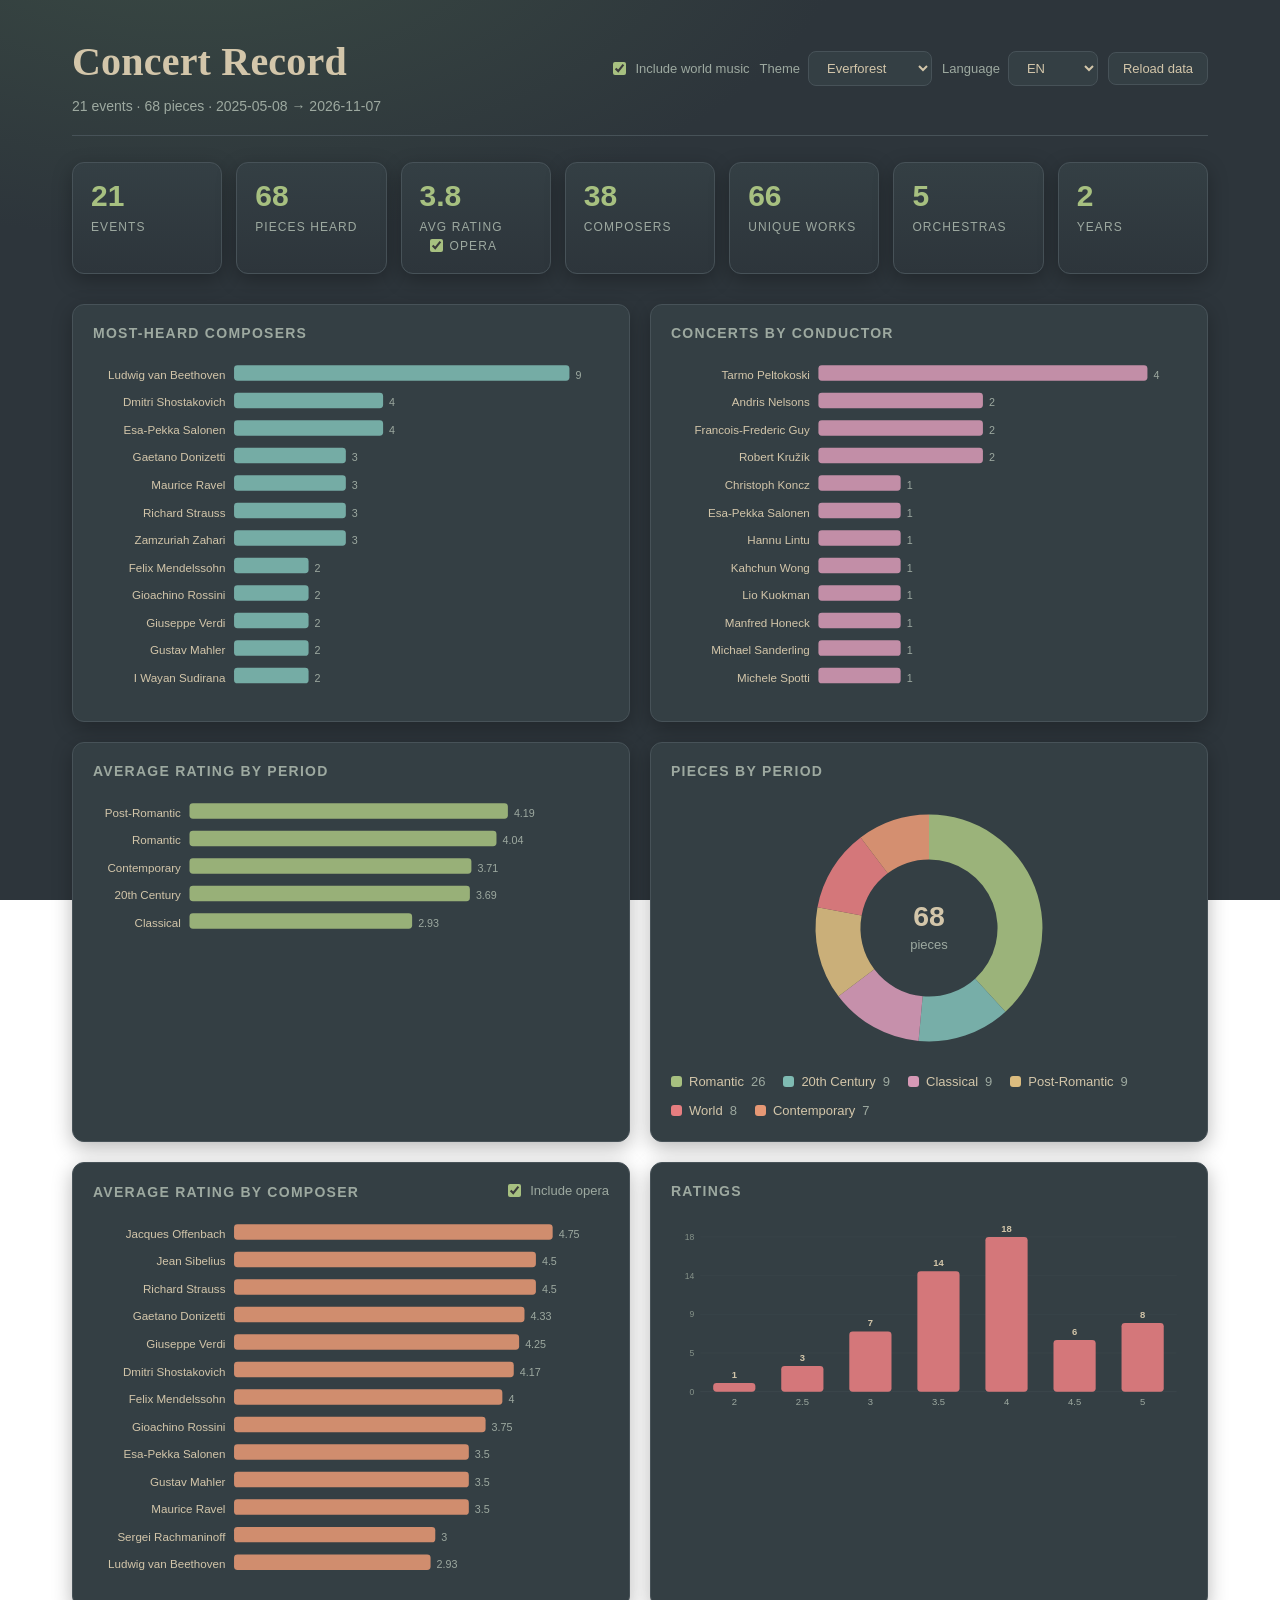
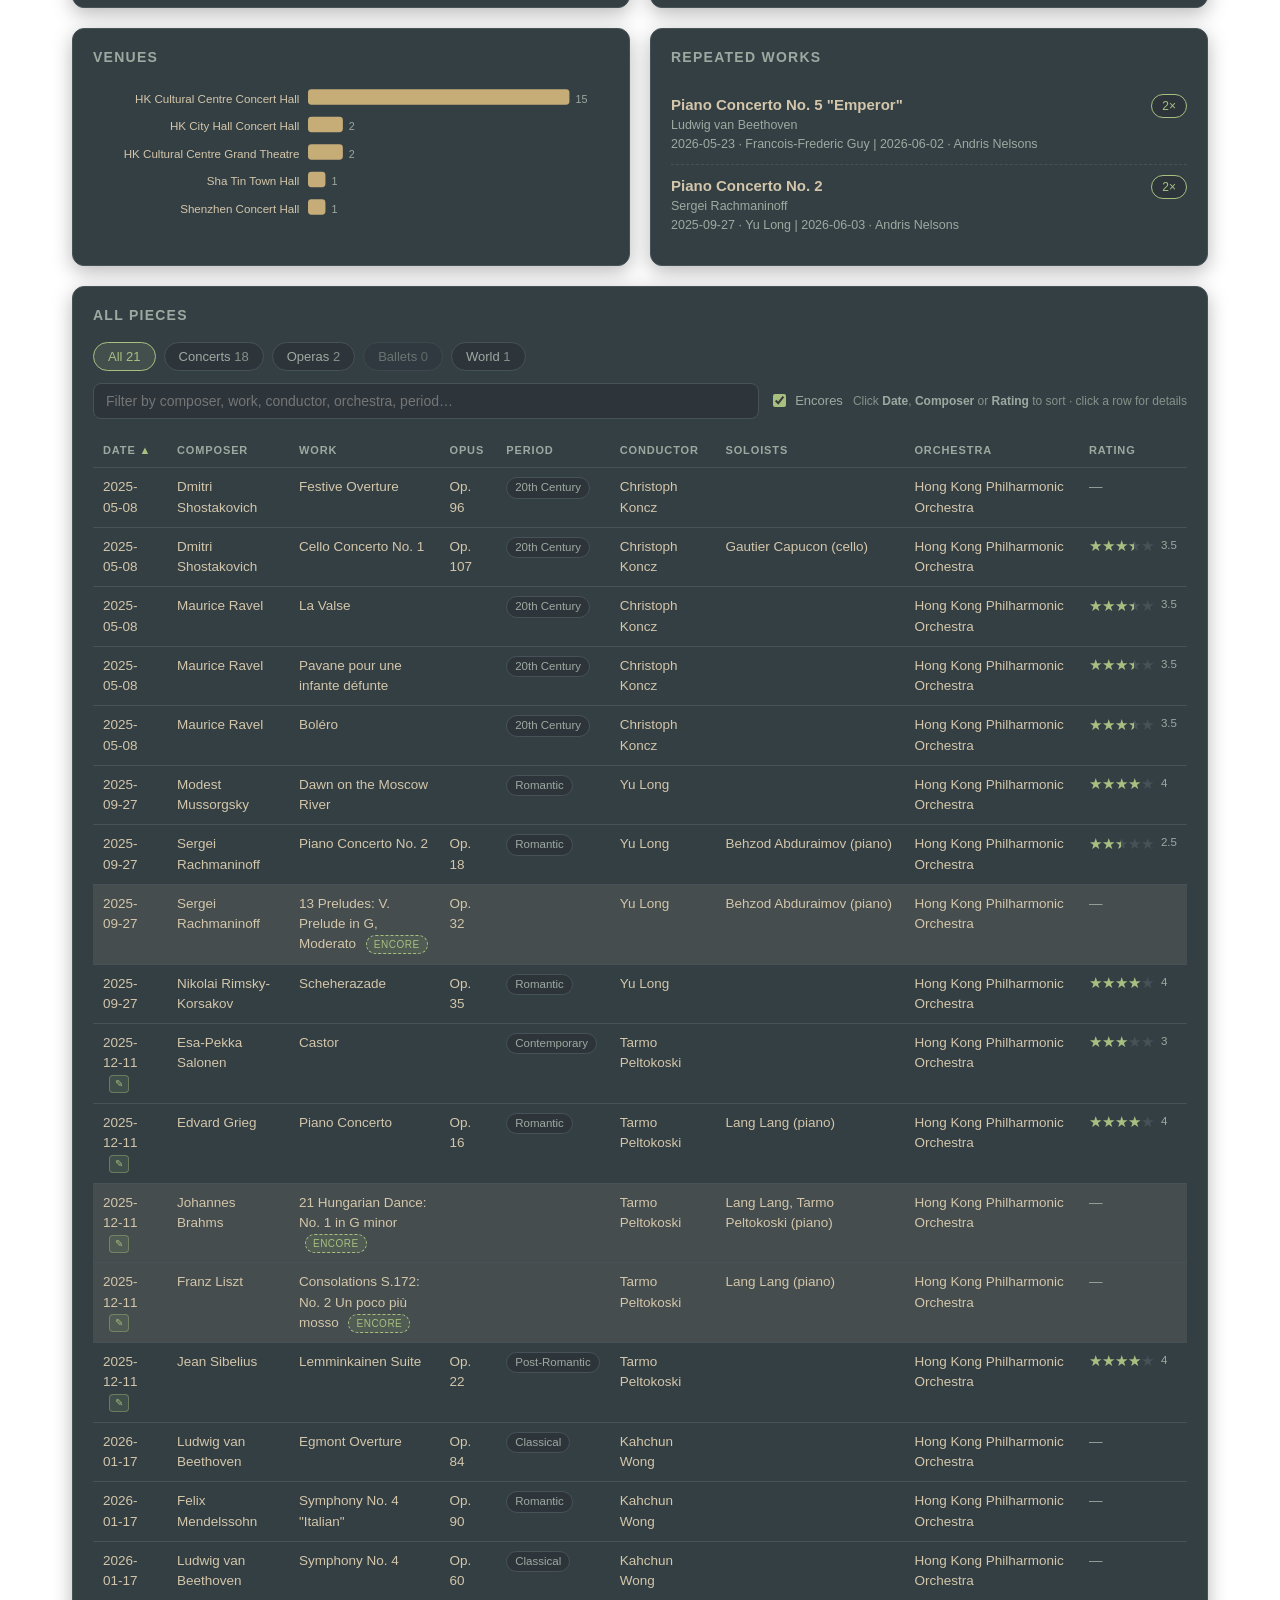
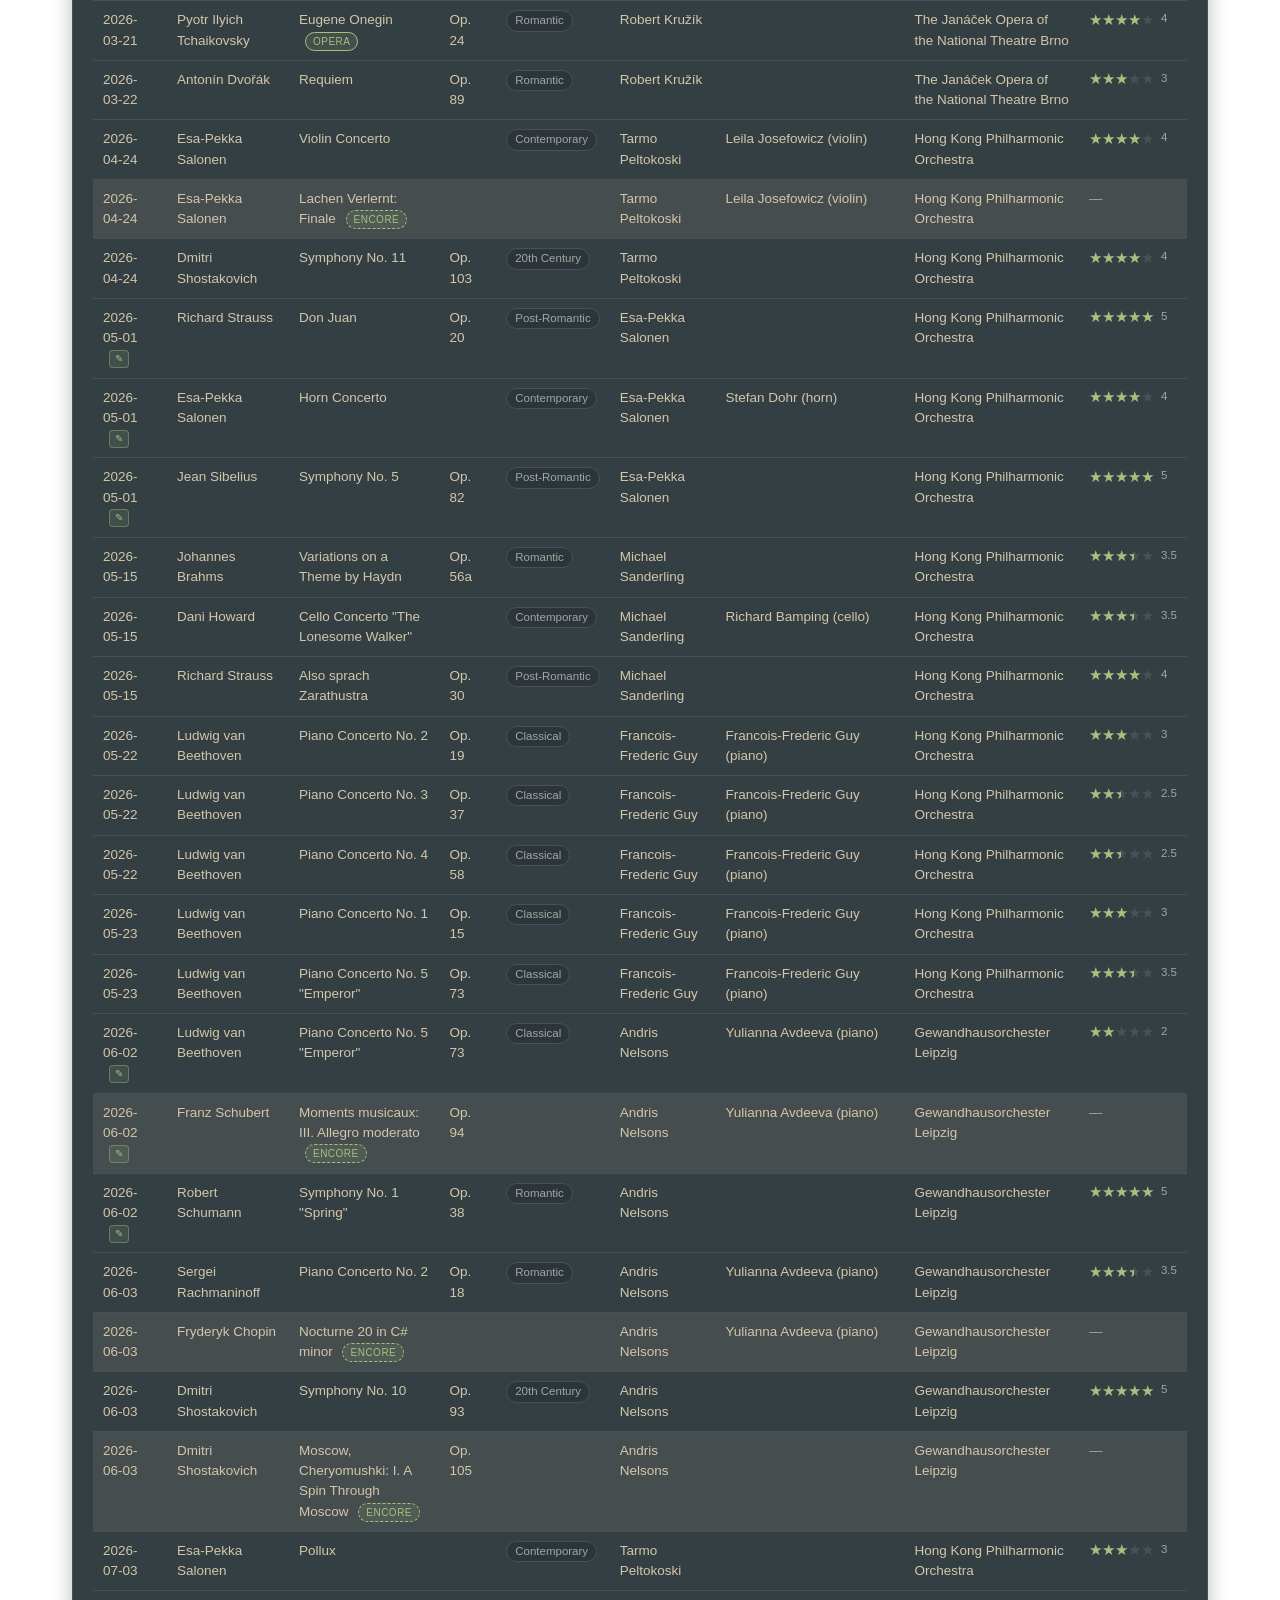
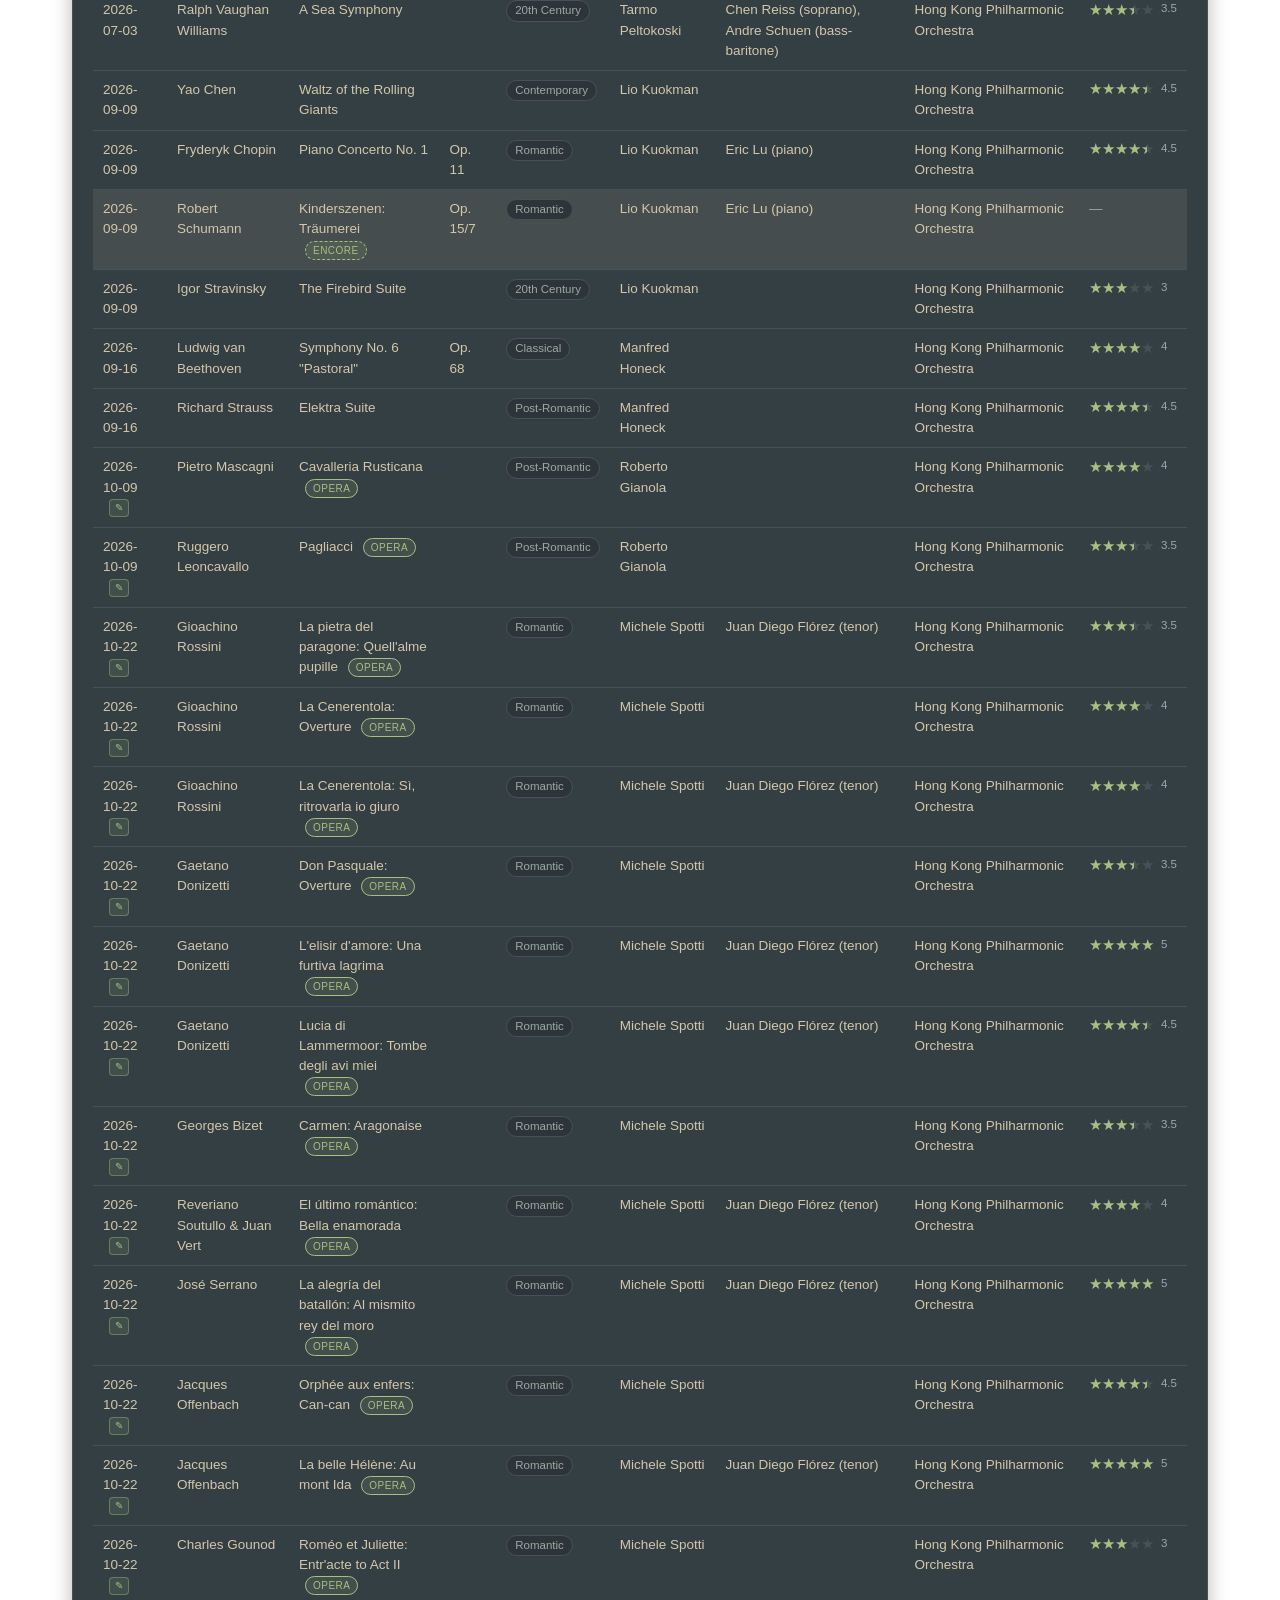
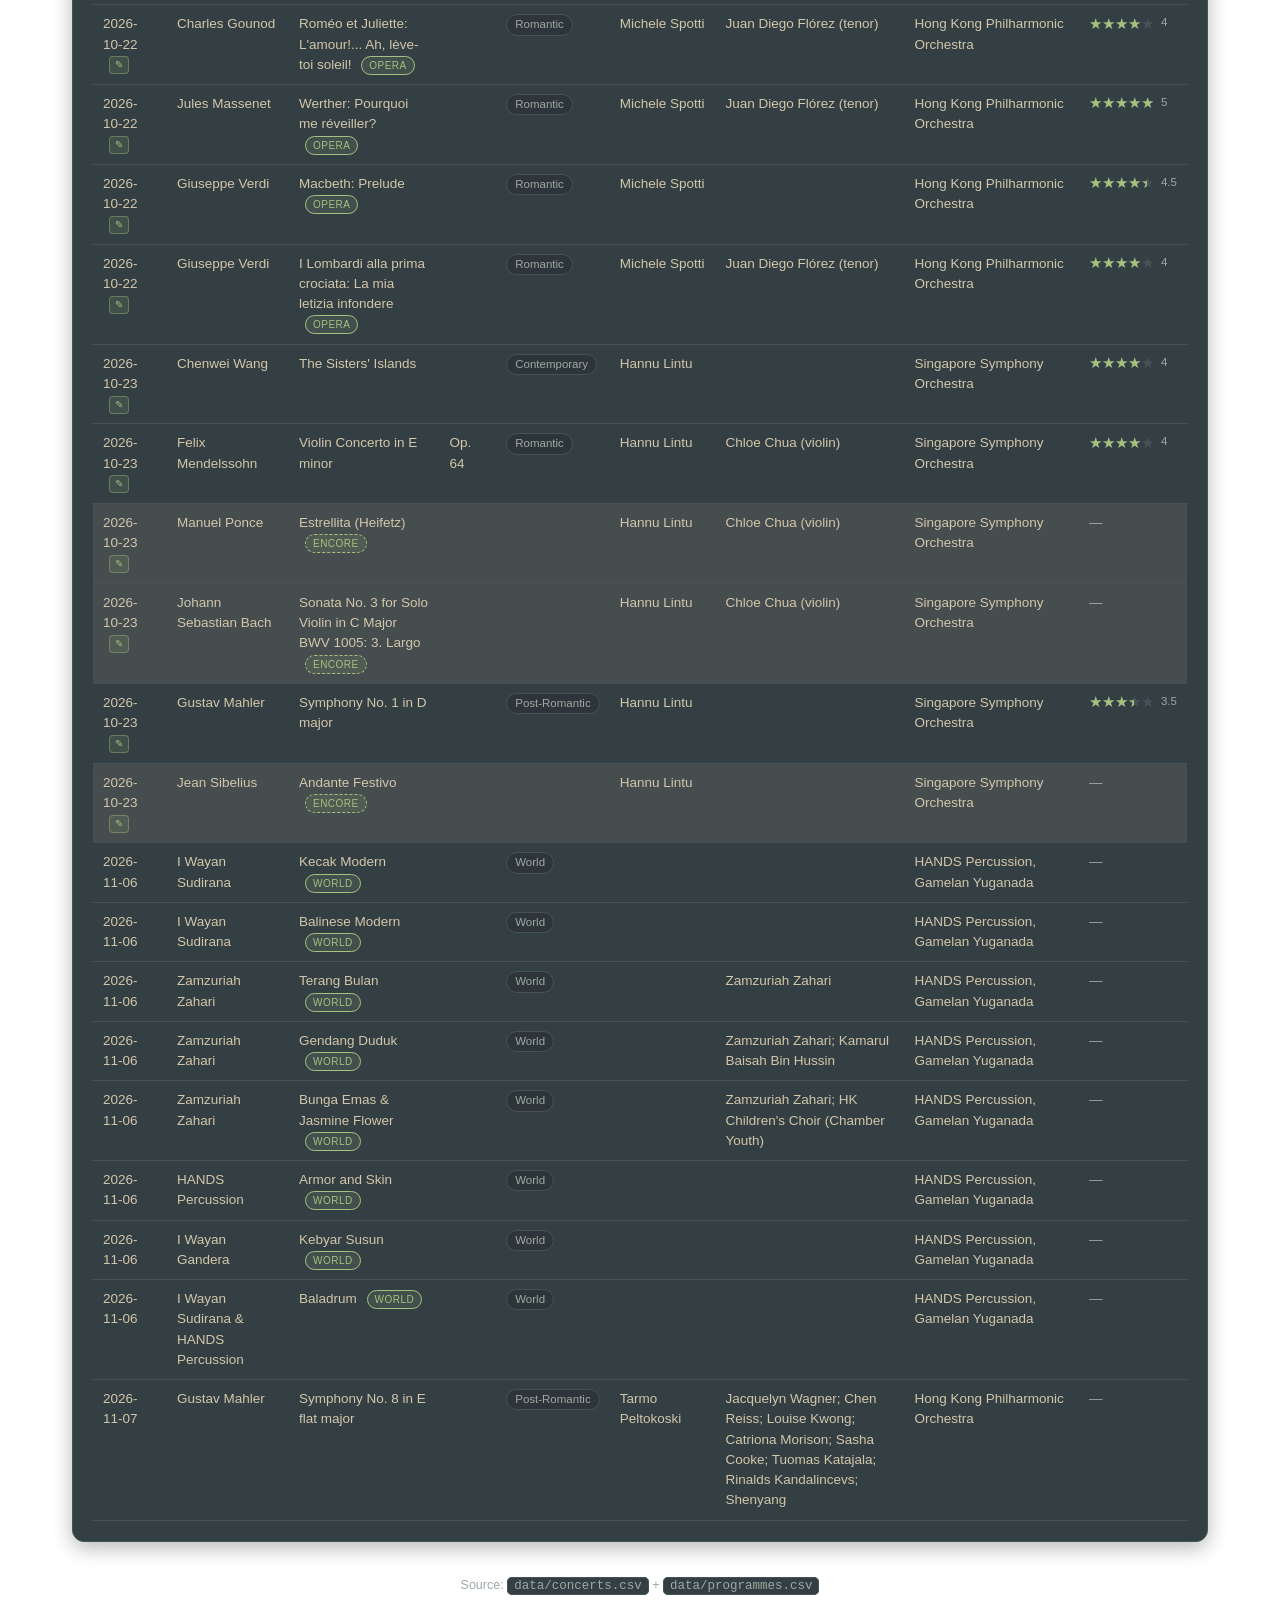
==== docs/index.html @ e2906607 "data: add Mahler 8 (Tarmo Peltokoski) event 21" ====
<!DOCTYPE html>
<html lang="en" data-theme="everforest">
<head>
<meta charset="UTF-8">
<meta name="viewport" content="width=device-width, initial-scale=1.0">
<meta http-equiv="Cache-Control" content="no-cache, no-store, must-revalidate">
<meta http-equiv="Pragma" content="no-cache">
<meta http-equiv="Expires" content="0">
<title>Concert Record</title>
<link rel="stylesheet" href="css/themes.css?v=20261107a">
<link rel="stylesheet" href="css/styles.css?v=20261107a">
</head>
<body>
<div class="wrap">
  <header class="top">
    <div>
      <h1 data-i18n="app.title">Concert Record</h1>
      <div class="sub" id="subtitle" data-i18n="sub.loading">Loading data&hellip;</div>
    </div>
    <div class="toolbar">
      <label class="encore-toggle" data-i18n-title="title.includeWorld" title="Include world-music events in the table and statistics">
        <input type="checkbox" id="includeWorld" checked>
        <span data-i18n="toggle.includeWorld">Include world music</span>
      </label>
      <label class="themebtn">
        <span data-i18n="theme.label">Theme</span>
        <select id="themeSelect" aria-label="Theme">
          <option value="everforest">Everforest</option>
          <option value="light">Light</option>
          <option value="dark">Dark</option>
          <option value="nord">Nord</option>
          <option value="gruvbox">Gruvbox</option>
        </select>
      </label>
      <label class="themebtn">
        <span data-i18n="lang.label">Language</span>
        <select id="langSelect" aria-label="Language">
          <option value="en">EN</option>
          <option value="zh">&#20013;&#25991;</option>
        </select>
      </label>
      <button id="reloadBtn" data-i18n="btn.reload" data-i18n-title="title.reload" title="Re-fetch the dataset">Reload data</button>
    </div>
  </header>

  <section class="stats" id="stats"></section>

  <div class="grid">
    <div class="card reveal"><h2 data-i18n="chart.composers">Most-Heard Composers</h2><div id="chartComposer"></div></div>
    <div class="card reveal"><h2 data-i18n="chart.conductors">Concerts by Conductor</h2><div id="chartConductor"></div></div>
  </div>

  <div class="grid">
    <div class="card reveal"><h2 data-i18n="chart.periodRating">Average Rating by Period</h2><div id="chartPeriodRating"></div></div>
    <div class="card reveal"><h2 data-i18n="chart.period">Pieces by Period</h2><div id="chartPeriod"></div></div>
  </div>

  <div class="grid">
    <div class="card reveal">
      <div class="cardhead">
        <h2 data-i18n="chart.composerRating">Average Rating by Composer</h2>
        <label class="encore-toggle" data-i18n-title="title.includeOpera" title="Include opera works in this calculation"><input type="checkbox" id="composerOpera" checked> <span data-i18n="toggle.includeOpera">Include opera</span></label>
      </div>
      <div id="chartComposerRating"></div>
    </div>
    <div class="card reveal"><h2 data-i18n="chart.ratings">Ratings</h2><div id="chartRating"></div></div>
  </div>

  <div class="grid">
    <div class="card reveal"><h2 data-i18n="chart.venues">Venues</h2><div id="chartVenue"></div></div>
    <div class="card reveal"><h2 data-i18n="chart.repeated">Repeated Works</h2><div id="repeat"></div></div>
  </div>

  <div class="grid wide">
    <div class="card tablecard reveal">
      <h2 data-i18n="chart.allPieces">All Pieces</h2>
      <div class="filters" id="filters"></div>
      <div class="searchrow">
        <input id="search" type="search" data-i18n-placeholder="search.placeholder" placeholder="Filter by composer, work, conductor, orchestra, period&hellip;">
        <label class="encore-toggle" data-i18n-title="title.encores" title="Show or hide encore pieces"><input type="checkbox" id="showEncores" checked> <span data-i18n="toggle.encores">Encores</span></label>
        <span class="sorthint" data-i18n-html="sort.hint">Click <b>Date</b>, <b>Composer</b> or <b>Rating</b> to sort</span>
      </div>
      <div class="tablewrap">
        <table>
          <thead>
            <tr>
              <th data-sort="date" class="sortable" data-i18n="th.date">Date</th>
              <th data-sort="composer" class="sortable" data-i18n="th.composer">Composer</th>
              <th data-i18n="th.work">Work</th><th data-i18n="th.opus">Opus</th>
              <th data-i18n="th.period">Period</th><th data-i18n="th.conductor">Conductor</th><th data-i18n="th.soloists">Soloists</th><th data-i18n="th.orchestra">Orchestra</th>
              <th data-sort="rating" class="sortable" data-i18n="th.rating">Rating</th>
            </tr>
          </thead>
          <tbody id="tbody"></tbody>
        </table>
      </div>
    </div>
  </div>

  <footer>
    <span data-i18n="footer.source">Source</span>: <code>data/concerts.csv</code> + <code>data/programmes.csv</code>
  </footer>
</div>

<div class="overlay" id="overlay">
  <div class="dropbox" id="dropbox">
    <h3 data-i18n="overlay.title">Couldn&rsquo;t load the concert data</h3>
    <p id="overlayMsg" data-i18n="overlay.msg">The dataset could not be fetched.</p>
    <button id="retryBtn" data-i18n="overlay.retry">Retry</button>
    <div class="hint" data-i18n-html="overlay.hint">Start the backend with <code>node server.js</code> (or <code>serve.cmd</code>) and open the URL it prints (usually <code>http://localhost:3000</code>).</div>
  </div>
</div>

<div class="modal" id="detailModal" aria-hidden="true">
  <div class="modal-backdrop" data-close="detail"></div>
  <div class="modal-panel" role="dialog" aria-modal="true">
    <button class="modal-close" id="detailClose" data-i18n-title="detail.close" data-i18n-aria="detail.close" title="Close" aria-label="Close">&times;</button>
    <div id="detailBody"></div>
  </div>
</div>

<script src="js/charts.js?v=20261107a"></script>
<script src="js/i18n.js?v=20261107a"></script>
<script src="js/i18n-data.js?v=20261107a"></script>
<script src="js/app.js?v=20261107a"></script>
</body>
</html>
---- docs/css/themes.css ----
/* =====================================================================
   THEMES
   ---------------------------------------------------------------------
   Each theme is a block of CSS custom properties. To add a new theme:
     1. Copy an existing block below.
     2. Rename the selector, e.g. [data-theme="mytheme"] { ... }
     3. Change the values.
     4. Add an <option value="mytheme">My Theme</option> in index.html.

   Semantic variables used by styles.css:
     --bg-page      page background (solid color or gradient)
     --bg-card      card / panel background
     --bg-card-2    secondary card background (gradients)
     --bg-input     input field background
     --bg-hover     hover background
     --text         primary text
     --text-muted   secondary text
     --text-faint   tertiary text / axis labels
     --accent       primary accent (numbers, links, highlights)
     --accent-soft  translucent accent for hovers / pills
     --border       borders and dividers
     --shadow       card shadow
     --grid-line    chart gridline color
     --font-body    body font stack
     --font-heading heading font stack
     --chart-1..8   chart color palette
   ===================================================================== */

:root {
  --radius: 12px;
}

/* ---------------------------------------------------------------------
   Everforest (default) — original dark design
   --------------------------------------------------------------------- */
:root,
[data-theme="everforest"] {
  --bg-page: radial-gradient(1200px 600px at 15% -10%, #3a4a44 0%, #2d353b 55%);
  --bg-card: #343f44;
  --bg-card-2: #2d353b;
  --bg-input: #2d353b;
  --bg-hover: #3d484d;
  --text: #d3c6aa;
  --text-muted: #9da9a0;
  --text-faint: #859289;
  --accent: #a7c080;
  --accent-soft: rgba(167, 192, 128, 0.12);
  --border: #475258;
  --shadow: 0 6px 20px rgba(0, 0, 0, 0.28);
  --grid-line: #475258;
  --font-body: -apple-system, BlinkMacSystemFont, "Segoe UI", Roboto, Helvetica, Arial, sans-serif;
  --font-heading: "Iowan Old Style", "Palatino Linotype", Palatino, Georgia, serif;

  --chart-1: #a7c080;
  --chart-2: #7fbbb3;
  --chart-3: #d699b6;
  --chart-4: #dbbc7f;
  --chart-5: #e67e80;
  --chart-6: #e69875;
  --chart-7: #83c092;
  --chart-8: #859289;
}

/* ---------------------------------------------------------------------
   Light — clean minimal
   --------------------------------------------------------------------- */
[data-theme="light"] {
  --bg-page: #f7f8fa;
  --bg-card: #ffffff;
  --bg-card-2: #ffffff;
  --bg-input: #ffffff;
  --bg-hover: #f2f4f7;
  --text: #1f2933;
  --text-muted: #6b7280;
  --text-faint: #9aa5b1;
  --accent: #3b82f6;
  --accent-soft: rgba(59, 130, 246, 0.10);
  --border: #e5e7eb;
  --shadow: 0 1px 3px rgba(16, 24, 40, 0.06), 0 1px 2px rgba(16, 24, 40, 0.04);
  --grid-line: #e5e7eb;
  --font-body: "Inter", -apple-system, BlinkMacSystemFont, "Segoe UI", Roboto, sans-serif;
  --font-heading: "Inter", -apple-system, BlinkMacSystemFont, "Segoe UI", Roboto, sans-serif;

  --chart-1: #3b82f6;
  --chart-2: #6366f1;
  --chart-3: #0ea5e9;
  --chart-4: #14b8a6;
  --chart-5: #8b5cf6;
  --chart-6: #f59e0b;
  --chart-7: #ef4444;
  --chart-8: #10b981;
}

/* ---------------------------------------------------------------------
   Dark — neutral slate
   --------------------------------------------------------------------- */
[data-theme="dark"] {
  --bg-page: #0f172a;
  --bg-card: #1e293b;
  --bg-card-2: #1e293b;
  --bg-input: #0f172a;
  --bg-hover: #273449;
  --text: #e2e8f0;
  --text-muted: #94a3b8;
  --text-faint: #64748b;
  --accent: #60a5fa;
  --accent-soft: rgba(96, 165, 250, 0.14);
  --border: #334155;
  --shadow: 0 2px 10px rgba(0, 0, 0, 0.35);
  --grid-line: #334155;
  --font-body: "Inter", -apple-system, BlinkMacSystemFont, "Segoe UI", Roboto, sans-serif;
  --font-heading: "Inter", -apple-system, BlinkMacSystemFont, "Segoe UI", Roboto, sans-serif;

  --chart-1: #60a5fa;
  --chart-2: #818cf8;
  --chart-3: #38bdf8;
  --chart-4: #2dd4bf;
  --chart-5: #a78bfa;
  --chart-6: #fbbf24;
  --chart-7: #f87171;
  --chart-8: #34d399;
}

/* ---------------------------------------------------------------------
   Nord
   --------------------------------------------------------------------- */
[data-theme="nord"] {
  --bg-page: #2e3440;
  --bg-card: #3b4252;
  --bg-card-2: #2e3440;
  --bg-input: #2e3440;
  --bg-hover: #434c5e;
  --text: #eceff4;
  --text-muted: #d8dee9;
  --text-faint: #81a1c1;
  --accent: #88c0d0;
  --accent-soft: rgba(136, 192, 208, 0.14);
  --border: #4c566a;
  --shadow: 0 6px 20px rgba(0, 0, 0, 0.30);
  --grid-line: #4c566a;
  --font-body: -apple-system, BlinkMacSystemFont, "Segoe UI", Roboto, Helvetica, Arial, sans-serif;
  --font-heading: "Iowan Old Style", "Palatino Linotype", Palatino, Georgia, serif;

  --chart-1: #88c0d0;
  --chart-2: #81a1c1;
  --chart-3: #5e81ac;
  --chart-4: #a3be8c;
  --chart-5: #ebcb8b;
  --chart-6: #d08770;
  --chart-7: #bf616a;
  --chart-8: #b48ead;
}

/* ---------------------------------------------------------------------
   Gruvbox
   --------------------------------------------------------------------- */
[data-theme="gruvbox"] {
  --bg-page: radial-gradient(1200px 600px at 15% -10%, #3c3836 0%, #282828 55%);
  --bg-card: #32302f;
  --bg-card-2: #282828;
  --bg-input: #282828;
  --bg-hover: #3c3836;
  --text: #ebdbb2;
  --text-muted: #a89984;
  --text-faint: #928374;
  --accent: #b8bb26;
  --accent-soft: rgba(184, 187, 38, 0.14);
  --border: #504945;
  --shadow: 0 6px 20px rgba(0, 0, 0, 0.32);
  --grid-line: #504945;
  --font-body: -apple-system, BlinkMacSystemFont, "Segoe UI", Roboto, Helvetica, Arial, sans-serif;
  --font-heading: "Iowan Old Style", "Palatino Linotype", Palatino, Georgia, serif;

  --chart-1: #b8bb26;
  --chart-2: #83a598;
  --chart-3: #d3869b;
  --chart-4: #fabd2f;
  --chart-5: #fb4934;
  --chart-6: #fe8019;
  --chart-7: #8ec07c;
  --chart-8: #928374;
}
---- docs/css/styles.css ----
/* =====================================================================
   LAYOUT & COMPONENTS
   All colors/fonts come from themes.css. Nothing hardcoded here.
   ===================================================================== */

* { box-sizing: border-box; }

html, body { margin: 0; padding: 0; }

body {
  background: var(--bg-page);
  background-attachment: fixed;
  color: var(--text);
  font-family: var(--font-body);
  font-size: 15px;
  line-height: 1.5;
  -webkit-font-smoothing: antialiased;
  transition: background 0.25s ease, color 0.25s ease;
}

.wrap { max-width: 1180px; margin: 0 auto; padding: 32px 22px 64px; }

/* ---------------- header ---------------- */
header.top {
  display: flex;
  flex-wrap: wrap;
  align-items: baseline;
  justify-content: space-between;
  gap: 12px;
  padding-bottom: 18px;
  border-bottom: 1px solid var(--border);
  margin-bottom: 26px;
}

header.top h1 {
  font-family: var(--font-heading);
  font-size: clamp(26px, 4vw, 40px);
  font-weight: 600;
  letter-spacing: 0.2px;
  margin: 0;
  color: var(--text);
}

header.top .sub { color: var(--text-muted); font-size: 14px; margin-top: 4px; }

.toolbar { display: flex; gap: 10px; align-items: center; flex-wrap: wrap; }

button, .filebtn, select {
  background: var(--bg-card);
  color: var(--text);
  border: 1px solid var(--border);
  border-radius: 8px;
  padding: 8px 14px;
  font-family: inherit;
  font-size: 13px;
  cursor: pointer;
  transition: background 0.15s ease, border-color 0.15s ease, transform 0.05s ease;
}
button:hover, .filebtn:hover, select:hover {
  background: var(--bg-hover);
  border-color: var(--accent);
}
button:active, .filebtn:active { transform: translateY(1px); }

select { padding-right: 28px; }

.themebtn {
  display: inline-flex;
  align-items: center;
  gap: 8px;
  font-size: 13px;
  color: var(--text-muted);
}

/* ---------------- stats ---------------- */
.stats {
  display: grid;
  grid-template-columns: repeat(auto-fit, minmax(150px, 1fr));
  gap: 14px;
  margin-bottom: 30px;
}

.stat {
  background: linear-gradient(180deg, var(--bg-card), var(--bg-card-2));
  border: 1px solid var(--border);
  border-radius: var(--radius);
  padding: 16px 18px;
  box-shadow: var(--shadow);
  transition: transform 0.18s ease, border-color 0.18s ease;
}
.stat:hover { transform: translateY(-2px); border-color: var(--accent); }
.stat .n {
  font-size: 30px;
  font-weight: 700;
  line-height: 1.1;
  color: var(--accent);
  font-variant-numeric: tabular-nums;
}
.stat .l {
  font-size: 12px;
  text-transform: uppercase;
  letter-spacing: 0.09em;
  color: var(--text-muted);
  margin-top: 6px;
}
.stat-toggle { display: inline-flex; align-items: center; gap: 4px; margin-left: 6px; cursor: pointer; }
.stat-toggle input { accent-color: var(--accent); }

/* ---------------- cards / grid ---------------- */
.grid {
  display: grid;
  grid-template-columns: repeat(auto-fit, minmax(340px, 1fr));
  gap: 20px;
  margin-bottom: 20px;
}
.grid.wide { grid-template-columns: 1fr; }

.card {
  background: var(--bg-card);
  border: 1px solid var(--border);
  border-radius: var(--radius);
  padding: 18px 20px 20px;
  box-shadow: var(--shadow);
  min-width: 0;
  transition: border-color 0.18s ease;
}
.card:hover { border-color: var(--accent); }
.card h2 {
  font-size: 14px;
  font-weight: 600;
  text-transform: uppercase;
  letter-spacing: 0.09em;
  color: var(--text-muted);
  margin: 0 0 16px;
}
.cardhead {
  display: flex;
  align-items: baseline;
  justify-content: space-between;
  gap: 10px;
  margin-bottom: 16px;
  flex-wrap: wrap;
}
.cardhead h2 { margin: 0; }

/* ---------------- svg charts ---------------- */
svg { display: block; width: 100%; height: auto; overflow: visible; }
svg text { font-family: inherit; }

.gridline { stroke: var(--grid-line); }
.axis-text { fill: var(--text-faint); font-size: 10px; }
.cat-label { fill: var(--text-muted); font-size: 11px; }
.bar-value { fill: var(--text); font-size: 11px; font-weight: 600; }
.row-label { fill: var(--text); font-size: 13.5px; }
.row-value { fill: var(--text-muted); font-size: 12.5px; }
.donut-total { fill: var(--text); font-size: 24px; font-weight: 700; }
.donut-caption { fill: var(--text-muted); font-size: 11px; }

.legend { display: flex; flex-wrap: wrap; gap: 10px 18px; margin-top: 14px; }
.legend .item { display: flex; align-items: center; gap: 7px; font-size: 13px; }
.legend .dot { width: 11px; height: 11px; border-radius: 3px; flex: none; }
.legend .v { color: var(--text-muted); font-variant-numeric: tabular-nums; }

/* ---------------- repeated works ---------------- */
.repeat-list { list-style: none; margin: 0; padding: 0; }
.repeat-list li {
  display: flex;
  justify-content: space-between;
  gap: 12px;
  padding: 10px 0;
  border-bottom: 1px dashed var(--border);
}
.repeat-list li:last-child { border-bottom: none; }
.repeat-list .work { min-width: 0; }
.repeat-list .work b { color: var(--text); font-weight: 600; }
.repeat-list .work span { display: block; color: var(--text-muted); font-size: 12.5px; }
.badge {
  flex: none;
  align-self: flex-start;
  background: var(--bg-card-2);
  border: 1px solid var(--accent);
  color: var(--accent);
  border-radius: 999px;
  padding: 2px 10px;
  font-size: 12px;
  font-variant-numeric: tabular-nums;
}

/* ---------------- table ---------------- */
.tablecard { overflow: hidden; }
.filters { display: flex; flex-wrap: wrap; gap: 8px; margin-bottom: 12px; }
.filter {
  background: var(--bg-card-2);
  color: var(--text-muted);
  border: 1px solid var(--border);
  border-radius: 999px;
  padding: 6px 14px;
  font-size: 13px;
  cursor: pointer;
  transition: background 0.15s ease, border-color 0.15s ease, color 0.15s ease;
}
.filter:hover { border-color: var(--accent); color: var(--text); }
.filter.active { background: var(--accent-soft); border-color: var(--accent); color: var(--accent); }
.filter.empty { opacity: 0.5; }
.filter .count { color: var(--text-faint); font-variant-numeric: tabular-nums; }
.filter.active .count { color: var(--accent); }
.searchrow { display: flex; gap: 10px; margin-bottom: 14px; flex-wrap: wrap; }
input[type="search"] {
  flex: 1;
  min-width: 200px;
  background: var(--bg-input);
  border: 1px solid var(--border);
  border-radius: 8px;
  color: var(--text);
  padding: 9px 12px;
  font-family: inherit;
  font-size: 14px;
}
input[type="search"]:focus { outline: none; border-color: var(--accent); }

.tablewrap { overflow-x: auto; }
table { width: 100%; border-collapse: collapse; font-size: 13.5px; }
thead th {
  text-align: left;
  font-size: 11px;
  text-transform: uppercase;
  letter-spacing: 0.08em;
  color: var(--text-muted);
  padding: 9px 10px;
  border-bottom: 1px solid var(--border);
  white-space: nowrap;
  position: sticky;
  top: 0;
  background: var(--bg-card);
}
th.sortable { cursor: pointer; user-select: none; }
th.sortable:hover { color: var(--accent); }
th.sorted-asc::after { content: " \25b2"; color: var(--accent); }
th.sorted-desc::after { content: " \25bc"; color: var(--accent); }
.sorthint { align-self: center; color: var(--text-faint); font-size: 12px; }
.sorthint b { color: var(--text-muted); font-weight: 600; }
.encore-toggle {
  display: inline-flex;
  align-items: center;
  gap: 6px;
  font-size: 13px;
  color: var(--text-muted);
  cursor: pointer;
  user-select: none;
  white-space: nowrap;
}
.encore-toggle input { accent-color: var(--accent); cursor: pointer; }
tbody td { padding: 9px 10px; border-bottom: 1px solid var(--border); vertical-align: top; }
tbody tr { transition: background 0.12s ease; }
tbody tr:hover { background: var(--accent-soft); }
tbody tr.encore-row { background: color-mix(in srgb, var(--text) 10%, transparent); }
tbody tr.encore-row:hover { background: var(--accent-soft); }
.review-mark {
  display: inline-block;
  margin-left: 6px;
  padding: 0 5px;
  border-radius: 4px;
  font-size: 10px;
  line-height: 16px;
  color: var(--accent);
  background: var(--accent-soft);
  border: 1px solid color-mix(in srgb, var(--accent) 40%, transparent);
  vertical-align: middle;
}
td.num, th.num { text-align: right; font-variant-numeric: tabular-nums; }
.pill {
  display: inline-block;
  padding: 1px 8px;
  border-radius: 999px;
  font-size: 11.5px;
  border: 1px solid var(--border);
  background: var(--bg-card-2);
  color: var(--text-muted);
  white-space: nowrap;
}

/* star rating: two stacked rows of stars, the top one clipped to --pct */
.stars {
  position: relative;
  display: inline-block;
  white-space: nowrap;
  font-size: 15px;
  line-height: 1;
}
.stars-bg { color: var(--border); }
.stars-fg {
  position: absolute;
  left: 0;
  top: 0;
  width: var(--pct);
  overflow: hidden;
  white-space: nowrap;
  color: var(--accent);
}
.rating-cell { display: inline-flex; align-items: center; gap: 7px; }
.rating-num { color: var(--text-muted); font-size: 11.5px; font-variant-numeric: tabular-nums; }

.type-badge {
  display: inline-block;
  margin-left: 6px;
  padding: 1px 7px;
  border-radius: 999px;
  font-size: 10px;
  text-transform: uppercase;
  letter-spacing: 0.05em;
  border: 1px solid var(--accent);
  background: var(--accent-soft);
  color: var(--accent);
  vertical-align: middle;
}
.type-badge.encore-badge { border-style: dashed; }

.muted { color: var(--text-muted); }
footer { margin-top: 34px; color: var(--text-muted); font-size: 12.5px; text-align: center; }
footer code {
  background: var(--bg-card);
  border: 1px solid var(--border);
  padding: 1px 6px;
  border-radius: 5px;
}

/* ---------------- drop overlay ---------------- */
.overlay {
  position: fixed;
  inset: 0;
  background: color-mix(in srgb, var(--bg-card-2) 90%, transparent);
  display: none;
  align-items: center;
  justify-content: center;
  padding: 24px;
  z-index: 50;
}
.overlay.show { display: flex; }
.dropbox {
  max-width: 460px;
  width: 100%;
  text-align: center;
  background: var(--bg-card);
  border: 2px dashed var(--border);
  border-radius: 16px;
  padding: 36px 28px;
  box-shadow: var(--shadow);
}
.dropbox.drag { border-color: var(--accent); background: var(--bg-hover); }
.dropbox h3 { margin: 0 0 8px; font-size: 18px; }
.dropbox p { margin: 0 0 18px; color: var(--text-muted); font-size: 13.5px; }
.dropbox .hint { font-size: 12px; color: var(--text-faint); margin-top: 16px; }

/* ---------------- detail modal ---------------- */
.modal {
  position: fixed;
  inset: 0;
  z-index: 60;
  display: none;
  overflow: auto;
  padding: 24px;
}
.modal.show { display: block; }
.modal-backdrop {
  position: fixed;
  inset: 0;
  background: color-mix(in srgb, var(--bg-card-2) 82%, transparent);
}
.modal-panel {
  position: relative;
  max-width: 720px;
  margin: 0 auto;
  background: var(--bg-card);
  border: 1px solid var(--border);
  border-radius: 14px;
  box-shadow: var(--shadow);
  padding: 24px 26px;
}
.modal-close {
  position: absolute;
  top: 12px;
  right: 12px;
  width: 32px;
  height: 32px;
  padding: 0;
  border-radius: 8px;
  font-size: 20px;
  line-height: 1;
}
.detail-head { display: flex; align-items: center; gap: 10px; margin-bottom: 14px; padding-right: 40px; }
.detail-date { font-size: 18px; font-weight: 600; }
.detail-meta {
  display: grid;
  grid-template-columns: max-content 1fr;
  gap: 6px 16px;
  margin: 0 0 6px;
  font-size: 13.5px;
}
.detail-meta dt { color: var(--text-muted); }
.detail-meta dd { margin: 0; }
.detail-h {
  font-size: 12px;
  font-weight: 600;
  text-transform: uppercase;
  letter-spacing: 0.08em;
  color: var(--text-muted);
  margin: 20px 0 8px;
}
.detail-pieces { list-style: none; margin: 0; padding: 0; }
.detail-pieces li { padding: 9px 0; border-bottom: 1px dashed var(--border); }
.detail-pieces li:last-child { border-bottom: none; }
.dp-work { font-weight: 600; }
.dp-comp, .dp-solo, .dp-notes { display: block; color: var(--text-muted); font-size: 12.5px; }
.dp-rating { display: block; margin-top: 4px; }
.detail-review { margin: 0; line-height: 1.65; font-size: 14.5px; }
.detail-review p { margin: 0 0 0.9em; }
.detail-review p:last-child { margin-bottom: 0; }
body.modal-open { overflow: hidden; }
tbody tr[data-concert-id] { cursor: pointer; }

/* ---------------- motion ---------------- */
.reveal { opacity: 0; transform: translateY(12px); }
.reveal.in { opacity: 1; transform: none; transition: opacity 0.5s ease, transform 0.5s ease; }

@media (prefers-reduced-motion: reduce) {
  .reveal { opacity: 1; transform: none; }
  .stat, .card, tbody tr { transition: none; }
}
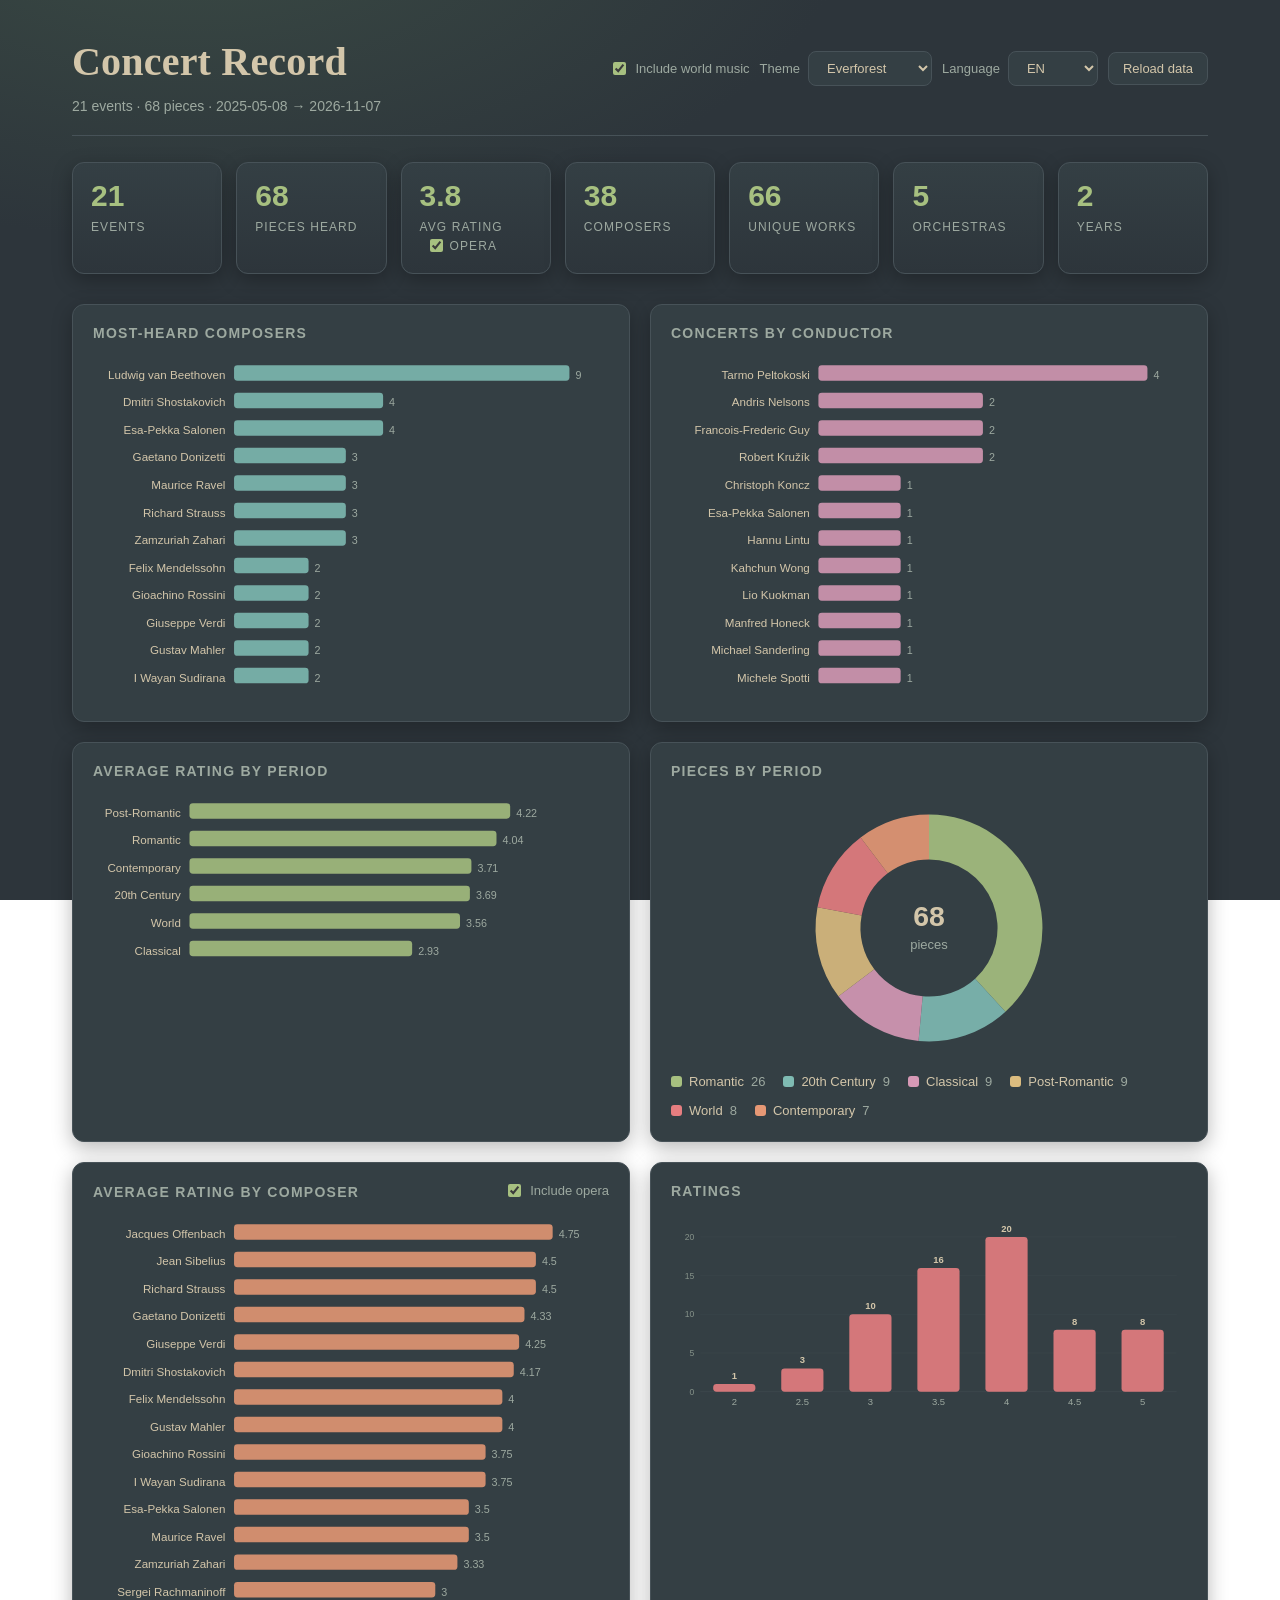
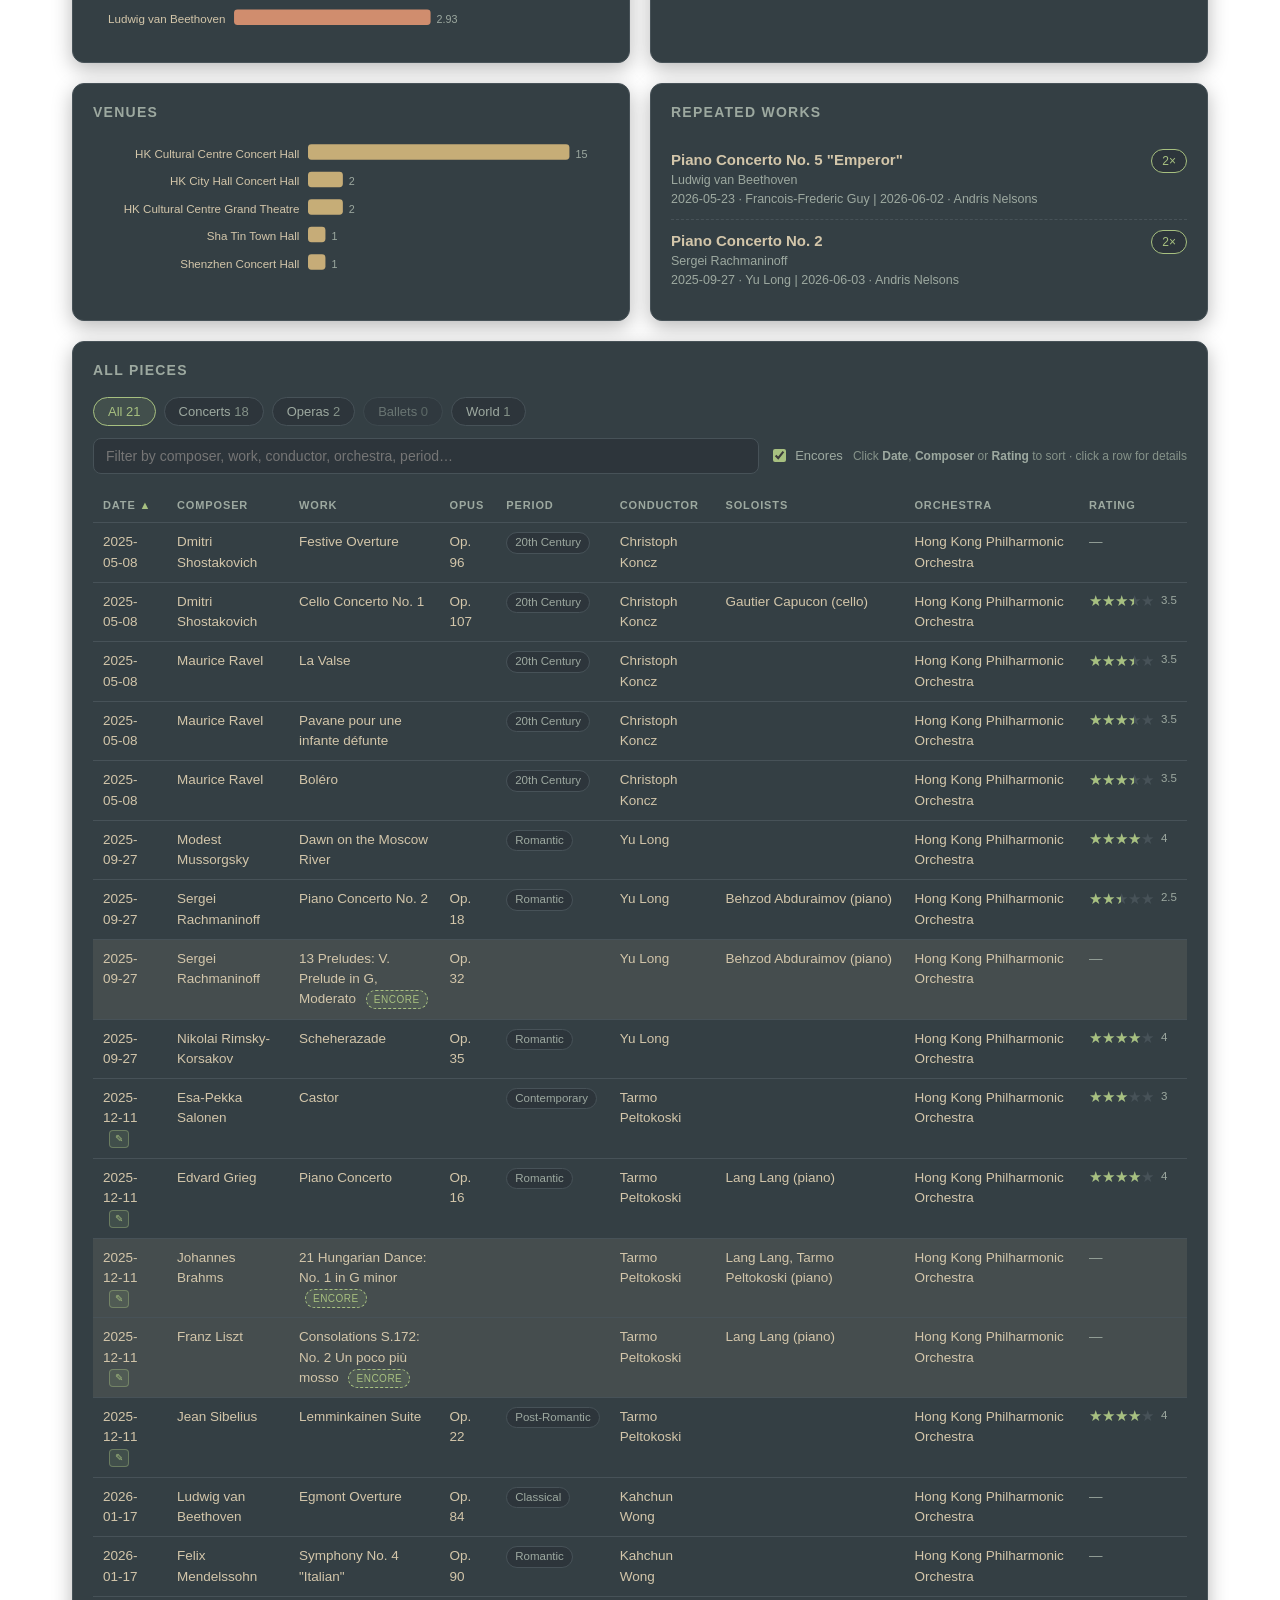
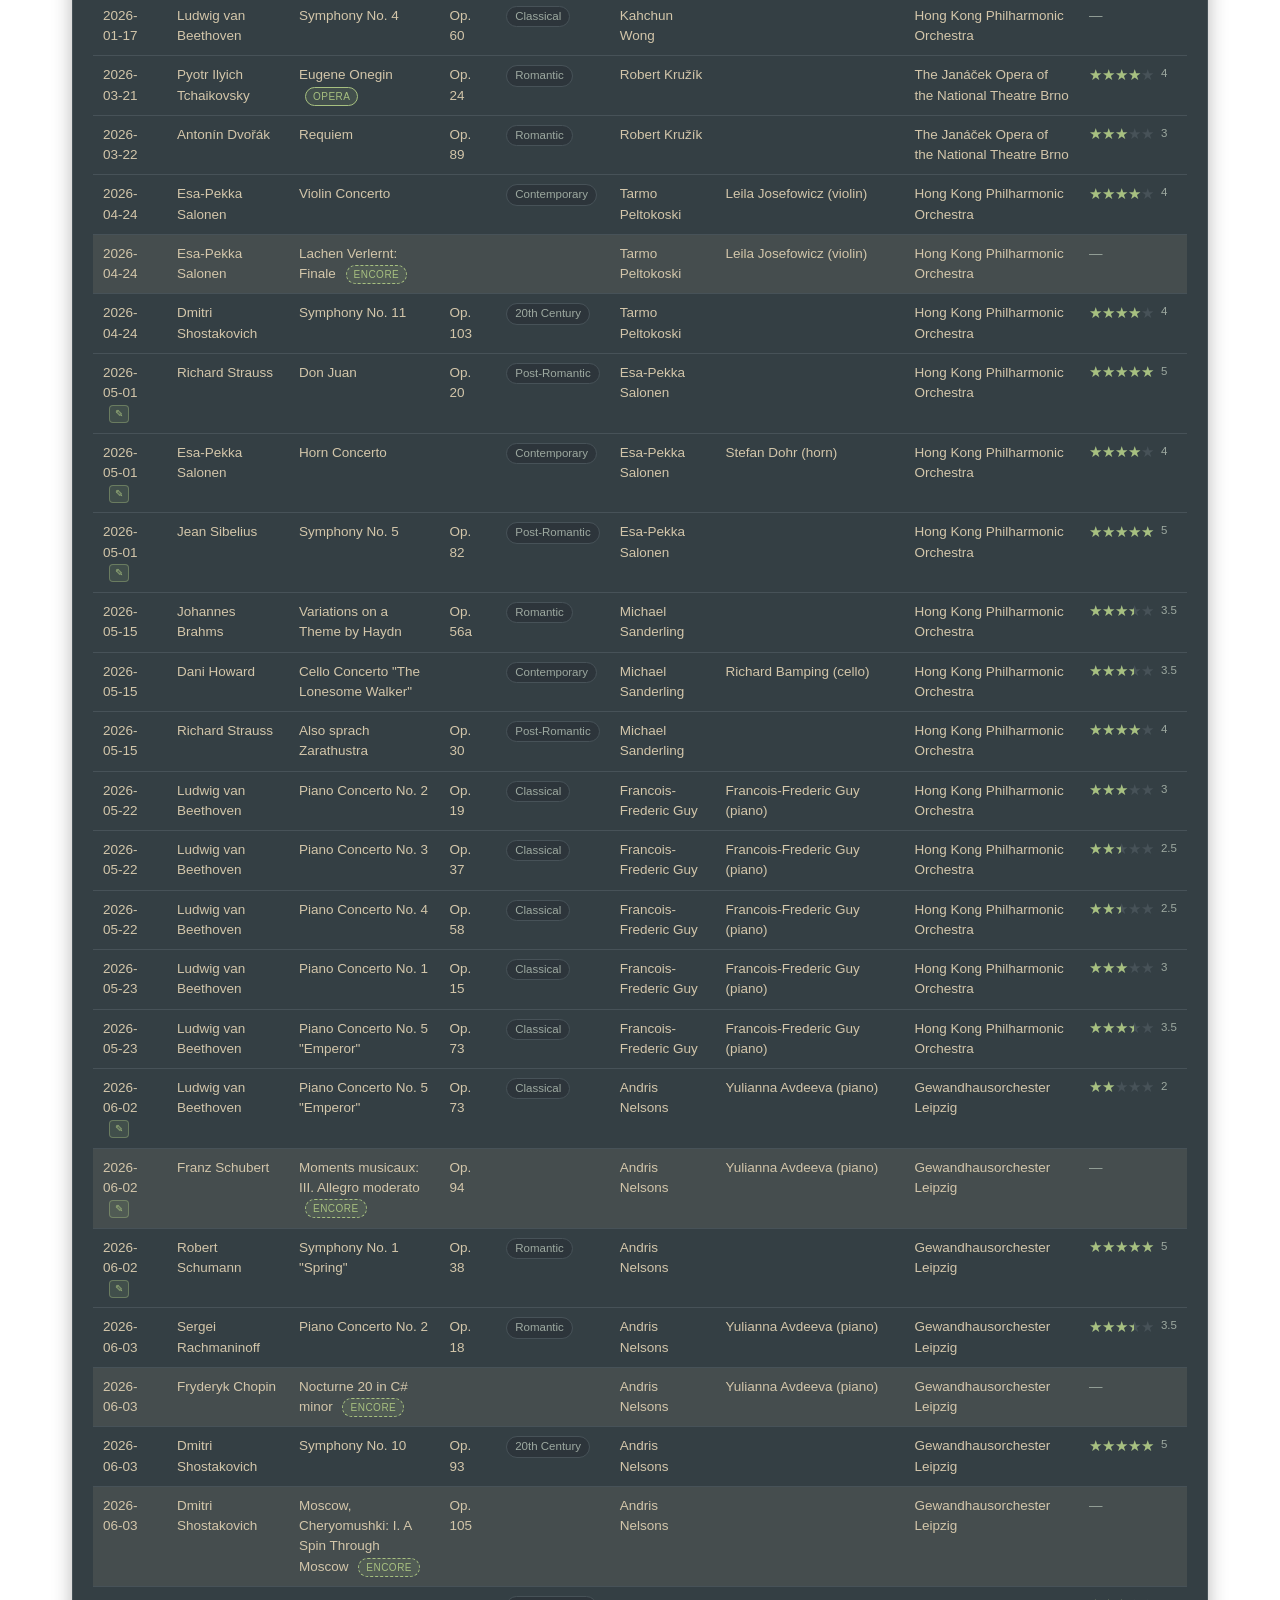
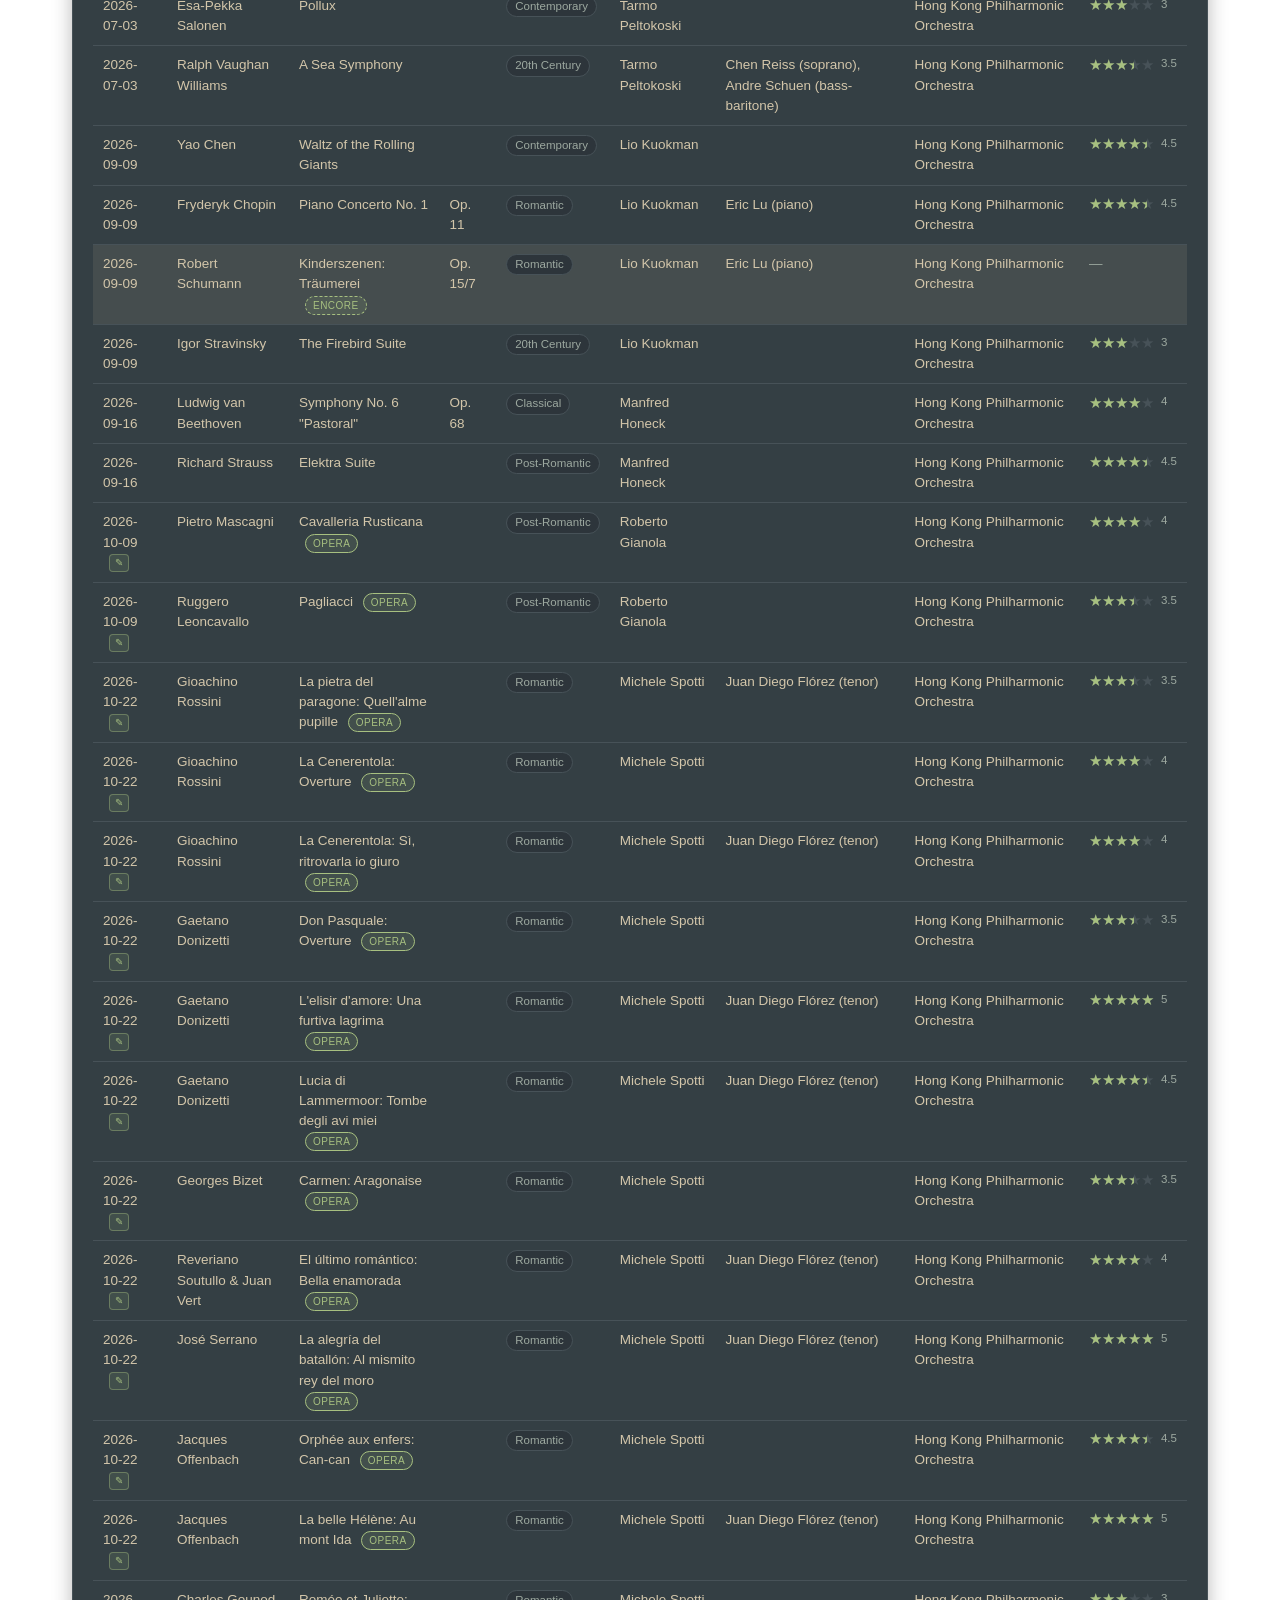
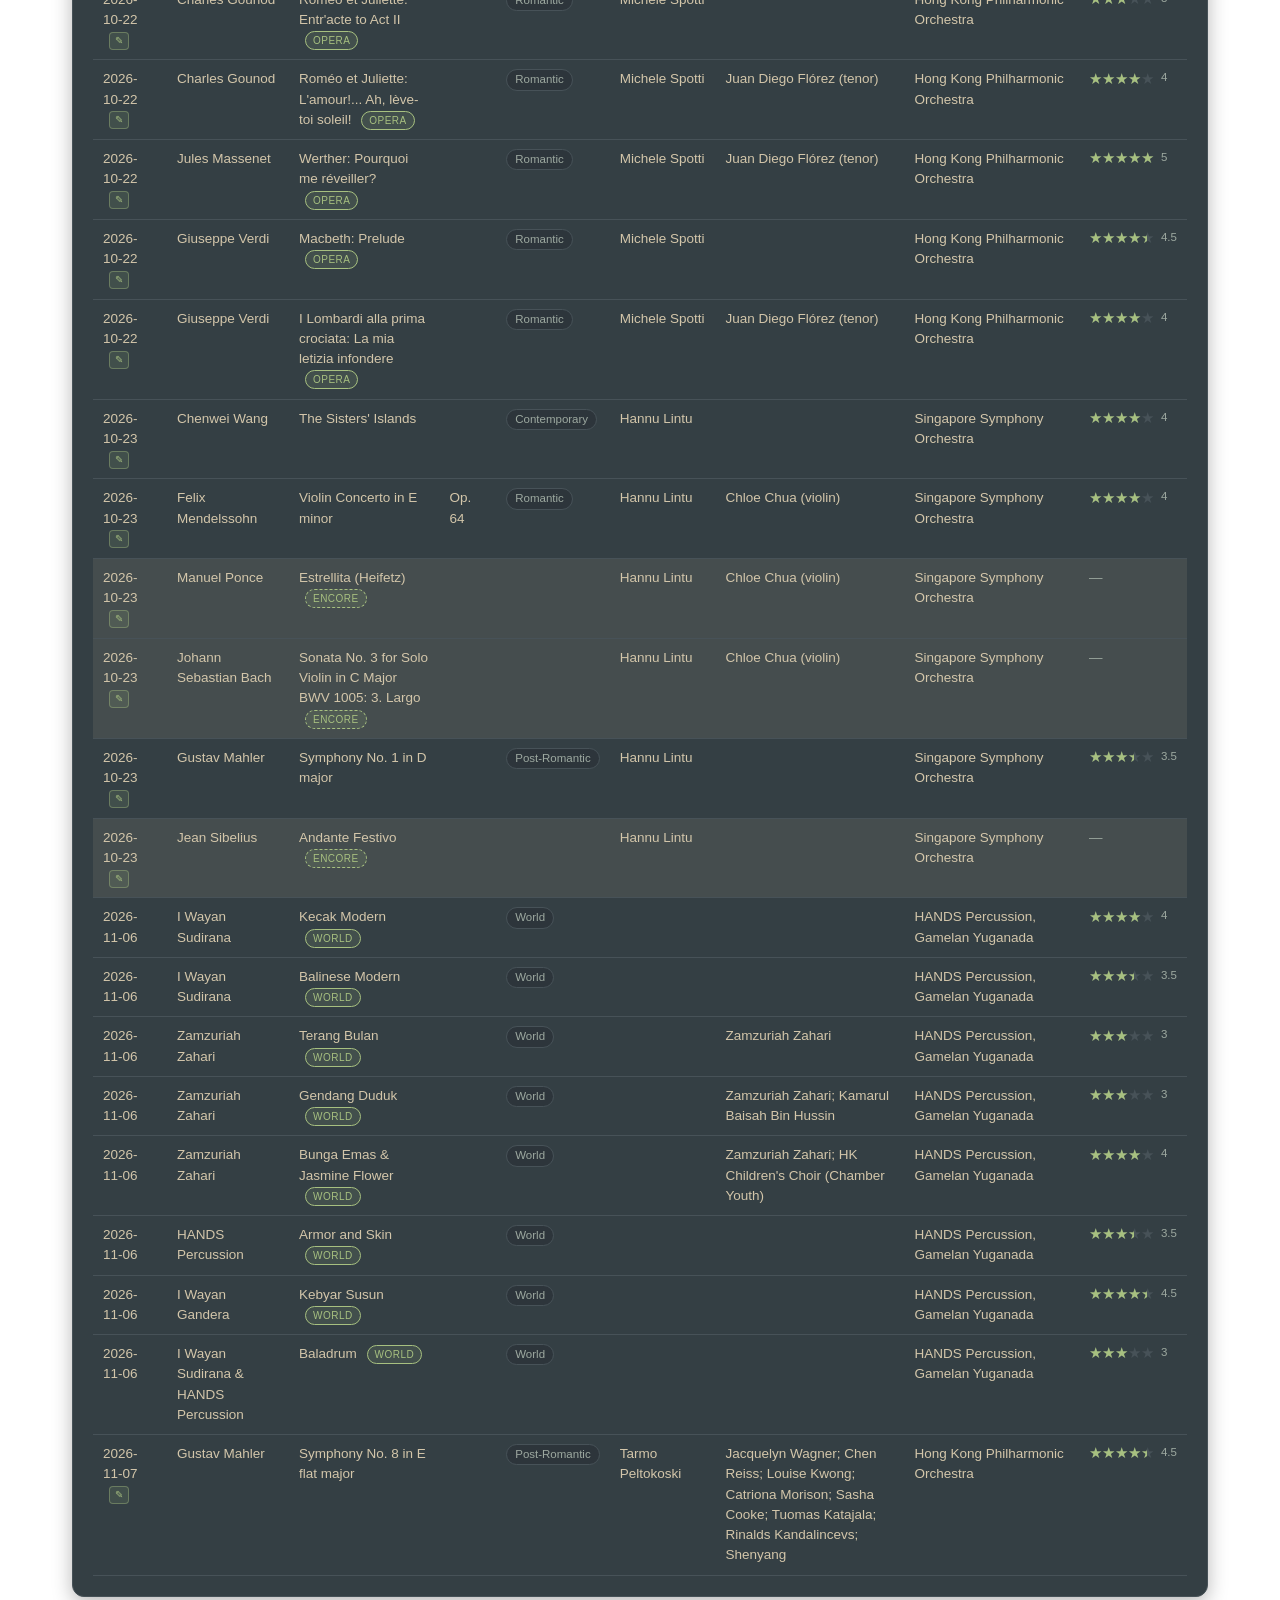
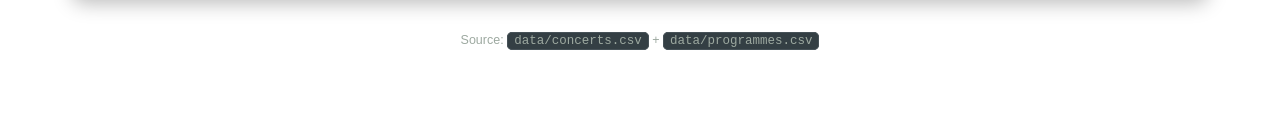
==== commit e9c9de11: "feat: Markdown reviews + admin preview; restore World periods" ====
--- a/docs/index.html
+++ b/docs/index.html
@@ -7,8 +7,8 @@
 <meta http-equiv="Pragma" content="no-cache">
 <meta http-equiv="Expires" content="0">
 <title>Concert Record</title>
-<link rel="stylesheet" href="css/themes.css?v=20261107a">
-<link rel="stylesheet" href="css/styles.css?v=20261107a">
+<link rel="stylesheet" href="css/themes.css?v=20261107b">
+<link rel="stylesheet" href="css/styles.css?v=20261107b">
 </head>
 <body>
 <div class="wrap">
@@ -119,9 +119,10 @@
   </div>
 </div>
 
-<script src="js/charts.js?v=20261107a"></script>
-<script src="js/i18n.js?v=20261107a"></script>
-<script src="js/i18n-data.js?v=20261107a"></script>
-<script src="js/app.js?v=20261107a"></script>
+<script src="js/charts.js?v=20261107b"></script>
+<script src="js/i18n.js?v=20261107b"></script>
+<script src="js/i18n-data.js?v=20261107b"></script>
+<script src="js/markdown.js?v=20261107b"></script>
+<script src="js/app.js?v=20261107b"></script>
 </body>
 </html>
--- a/docs/css/styles.css
+++ b/docs/css/styles.css
@@ -415,6 +415,19 @@
 .detail-review { margin: 0; line-height: 1.65; font-size: 14.5px; }
 .detail-review p { margin: 0 0 0.9em; }
 .detail-review p:last-child { margin-bottom: 0; }
+.detail-review h1, .detail-review h2, .detail-review h3,
+.detail-review h4, .detail-review h5, .detail-review h6 { margin: 1em 0 0.35em; line-height: 1.3; }
+.detail-review h1 { font-size: 1.35em; }
+.detail-review h2 { font-size: 1.2em; }
+.detail-review h3 { font-size: 1.08em; }
+.detail-review ul, .detail-review ol { margin: 0 0 0.9em; padding-left: 1.35em; }
+.detail-review li { margin: 0.15em 0; }
+.detail-review blockquote { margin: 0 0 0.9em; padding: 0.4em 0.9em; border-left: 3px solid var(--accent); background: var(--accent-soft); border-radius: 0 6px 6px 0; }
+.detail-review code { font-family: ui-monospace, SFMono-Regular, Menlo, Consolas, monospace; font-size: 0.92em; background: var(--bg-card-2); border: 1px solid var(--border); border-radius: 4px; padding: 0.05em 0.3em; }
+.detail-review pre { margin: 0 0 0.9em; padding: 0.7em 0.9em; background: var(--bg-card-2); border: 1px solid var(--border); border-radius: 6px; overflow-x: auto; }
+.detail-review pre code { border: 0; background: none; padding: 0; }
+.detail-review a { color: var(--accent); text-decoration: underline; }
+.detail-review hr { border: 0; border-top: 1px solid var(--border); margin: 1em 0; }
 body.modal-open { overflow: hidden; }
 tbody tr[data-concert-id] { cursor: pointer; }
 
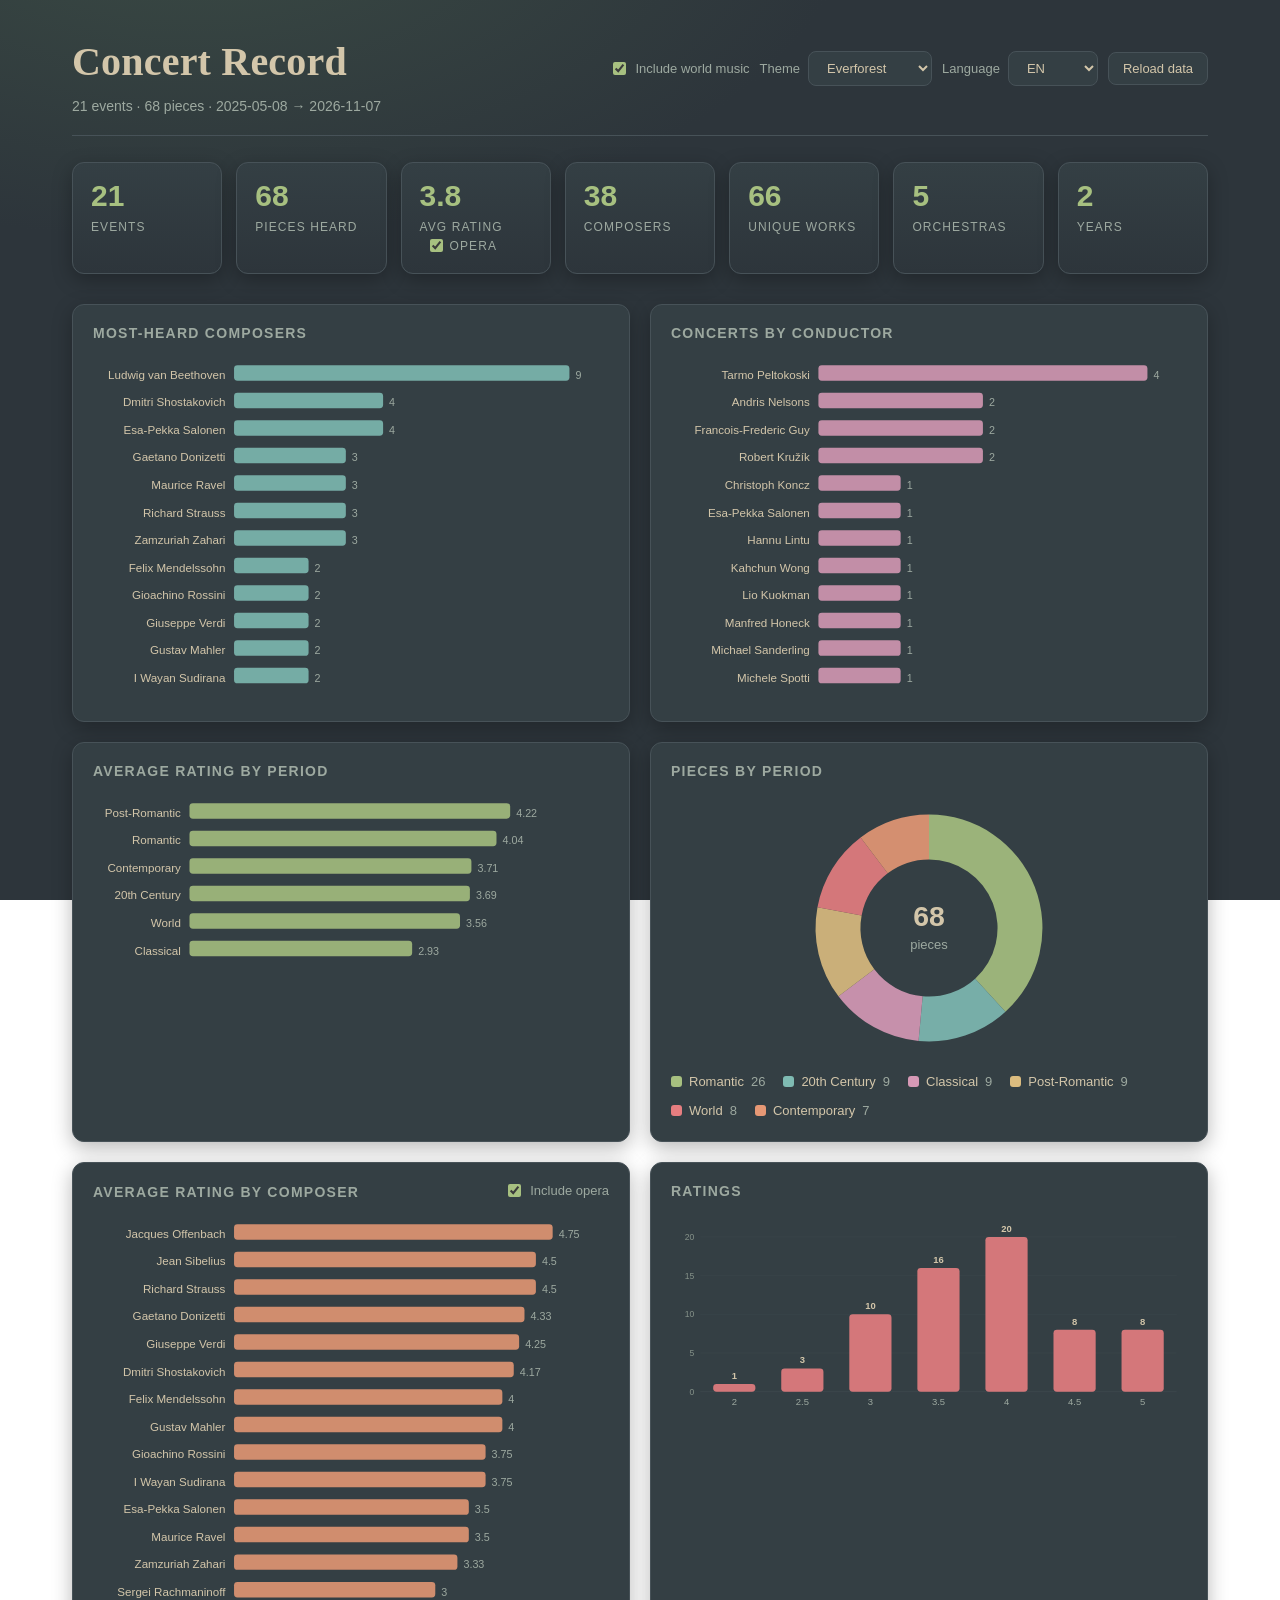
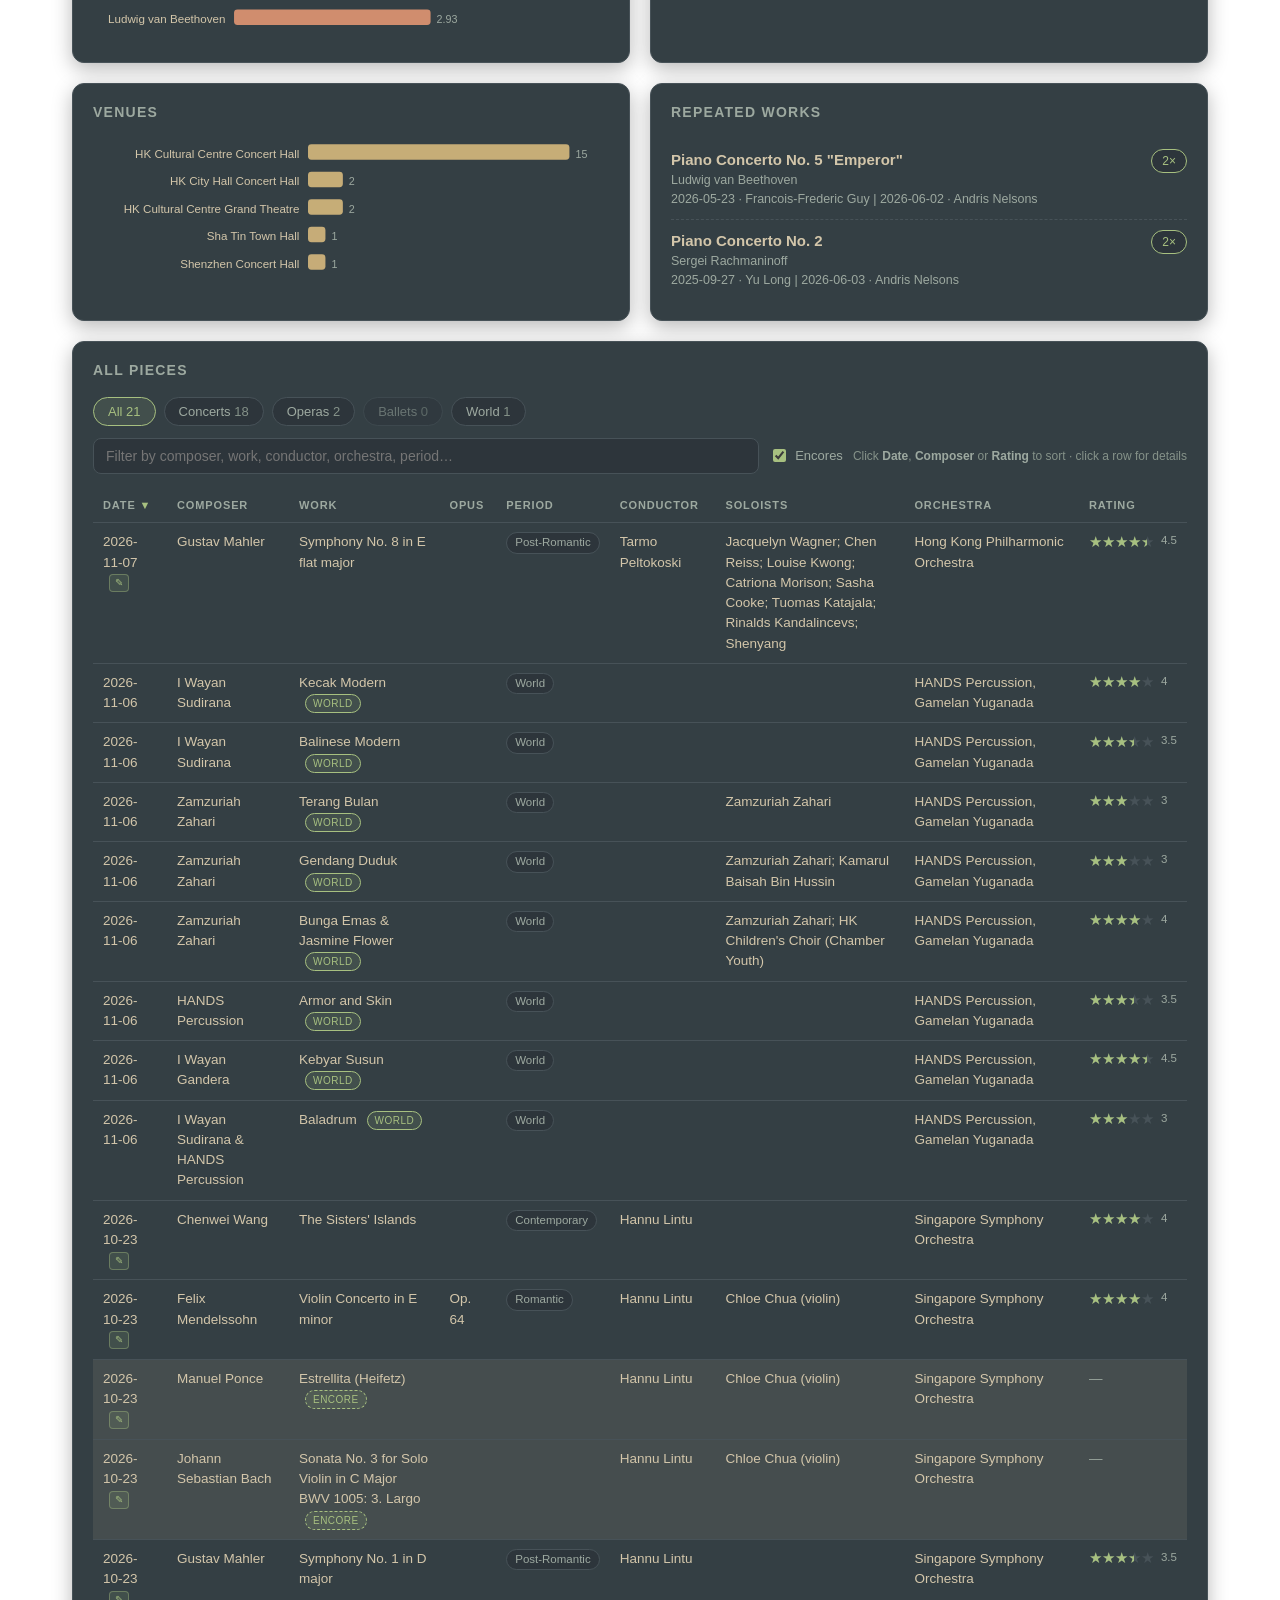
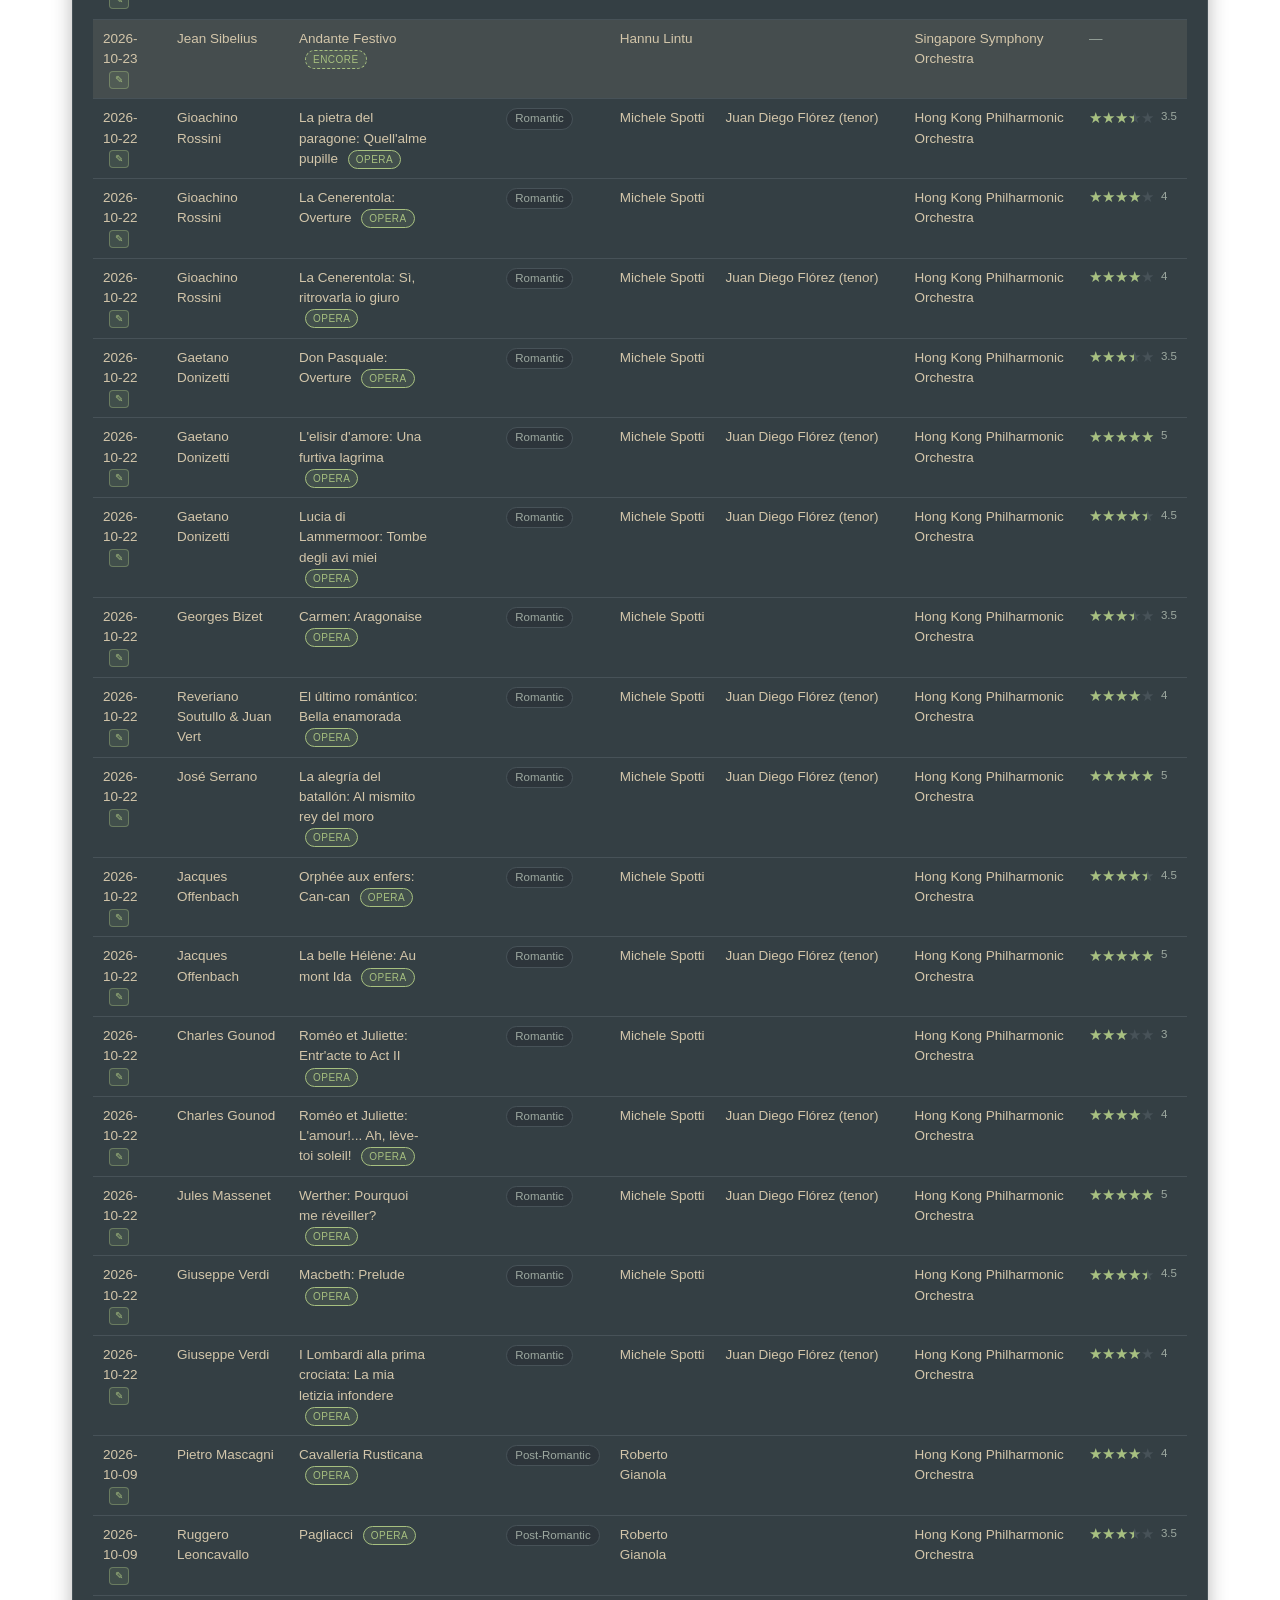
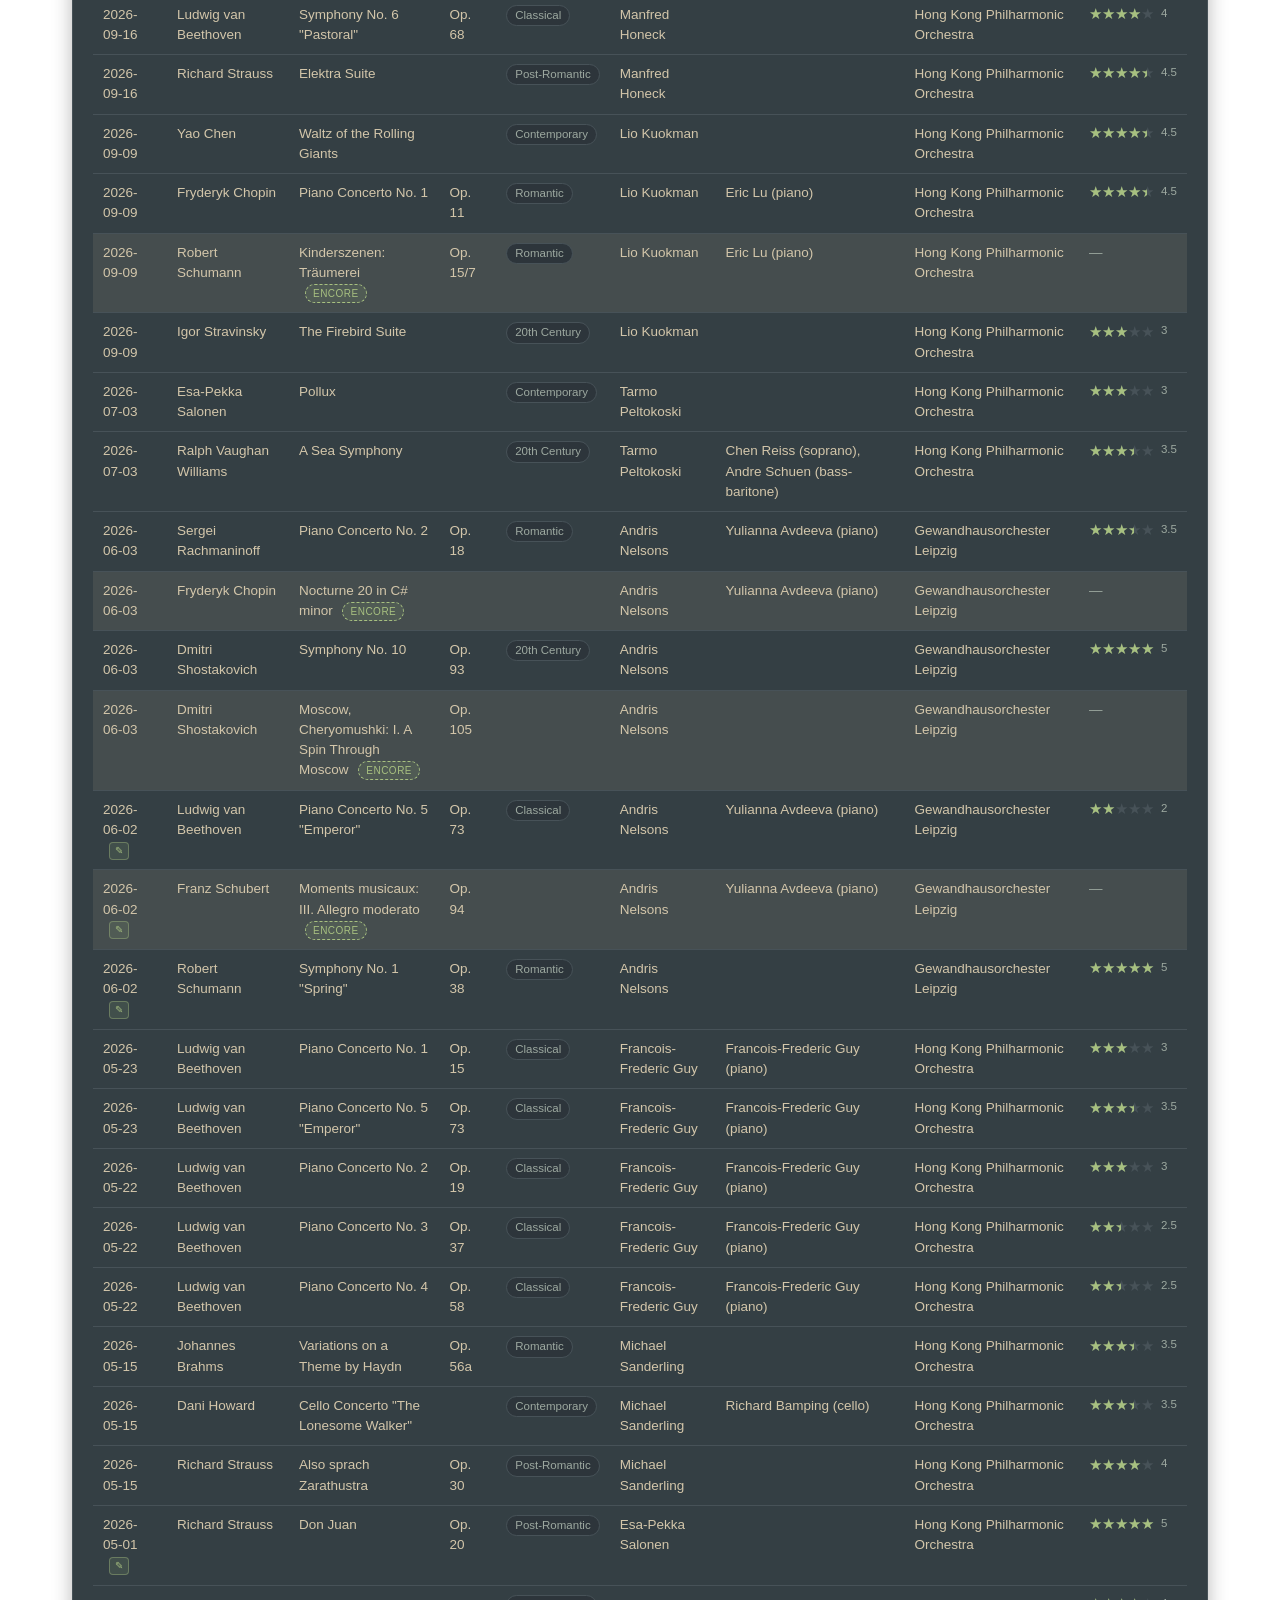
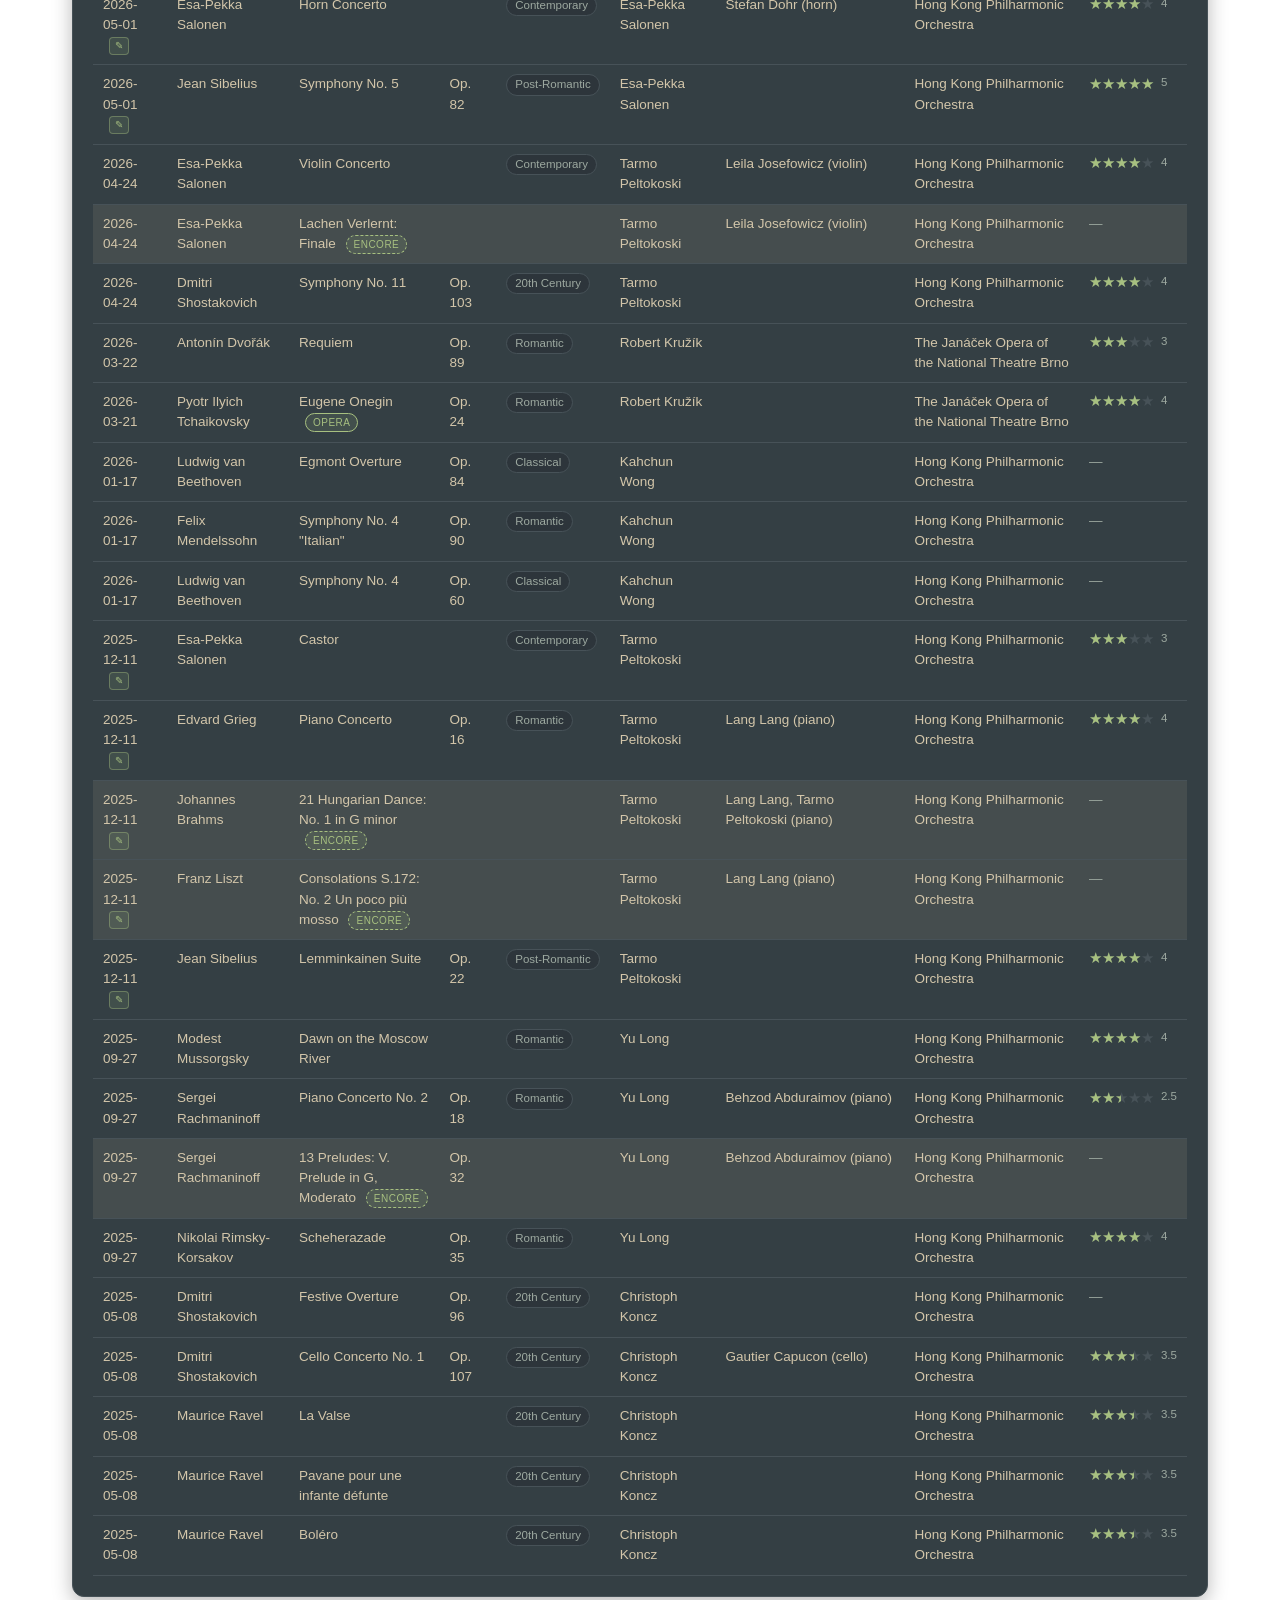
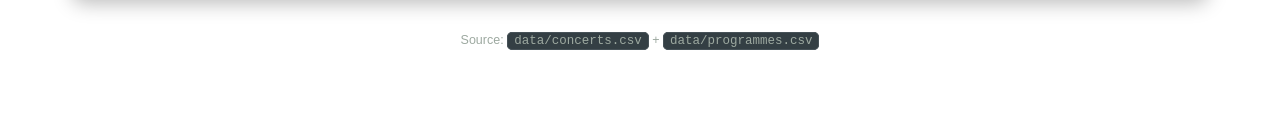
==== commit 262fc522: "feat: default All Pieces order to newest first" ====
--- a/docs/index.html
+++ b/docs/index.html
@@ -7,8 +7,8 @@
 <meta http-equiv="Pragma" content="no-cache">
 <meta http-equiv="Expires" content="0">
 <title>Concert Record</title>
-<link rel="stylesheet" href="css/themes.css?v=20261107b">
-<link rel="stylesheet" href="css/styles.css?v=20261107b">
+<link rel="stylesheet" href="css/themes.css?v=20261107c">
+<link rel="stylesheet" href="css/styles.css?v=20261107c">
 </head>
 <body>
 <div class="wrap">
@@ -119,10 +119,10 @@
   </div>
 </div>
 
-<script src="js/charts.js?v=20261107b"></script>
-<script src="js/i18n.js?v=20261107b"></script>
-<script src="js/i18n-data.js?v=20261107b"></script>
-<script src="js/markdown.js?v=20261107b"></script>
-<script src="js/app.js?v=20261107b"></script>
+<script src="js/charts.js?v=20261107c"></script>
+<script src="js/i18n.js?v=20261107c"></script>
+<script src="js/i18n-data.js?v=20261107c"></script>
+<script src="js/markdown.js?v=20261107c"></script>
+<script src="js/app.js?v=20261107c"></script>
 </body>
 </html>
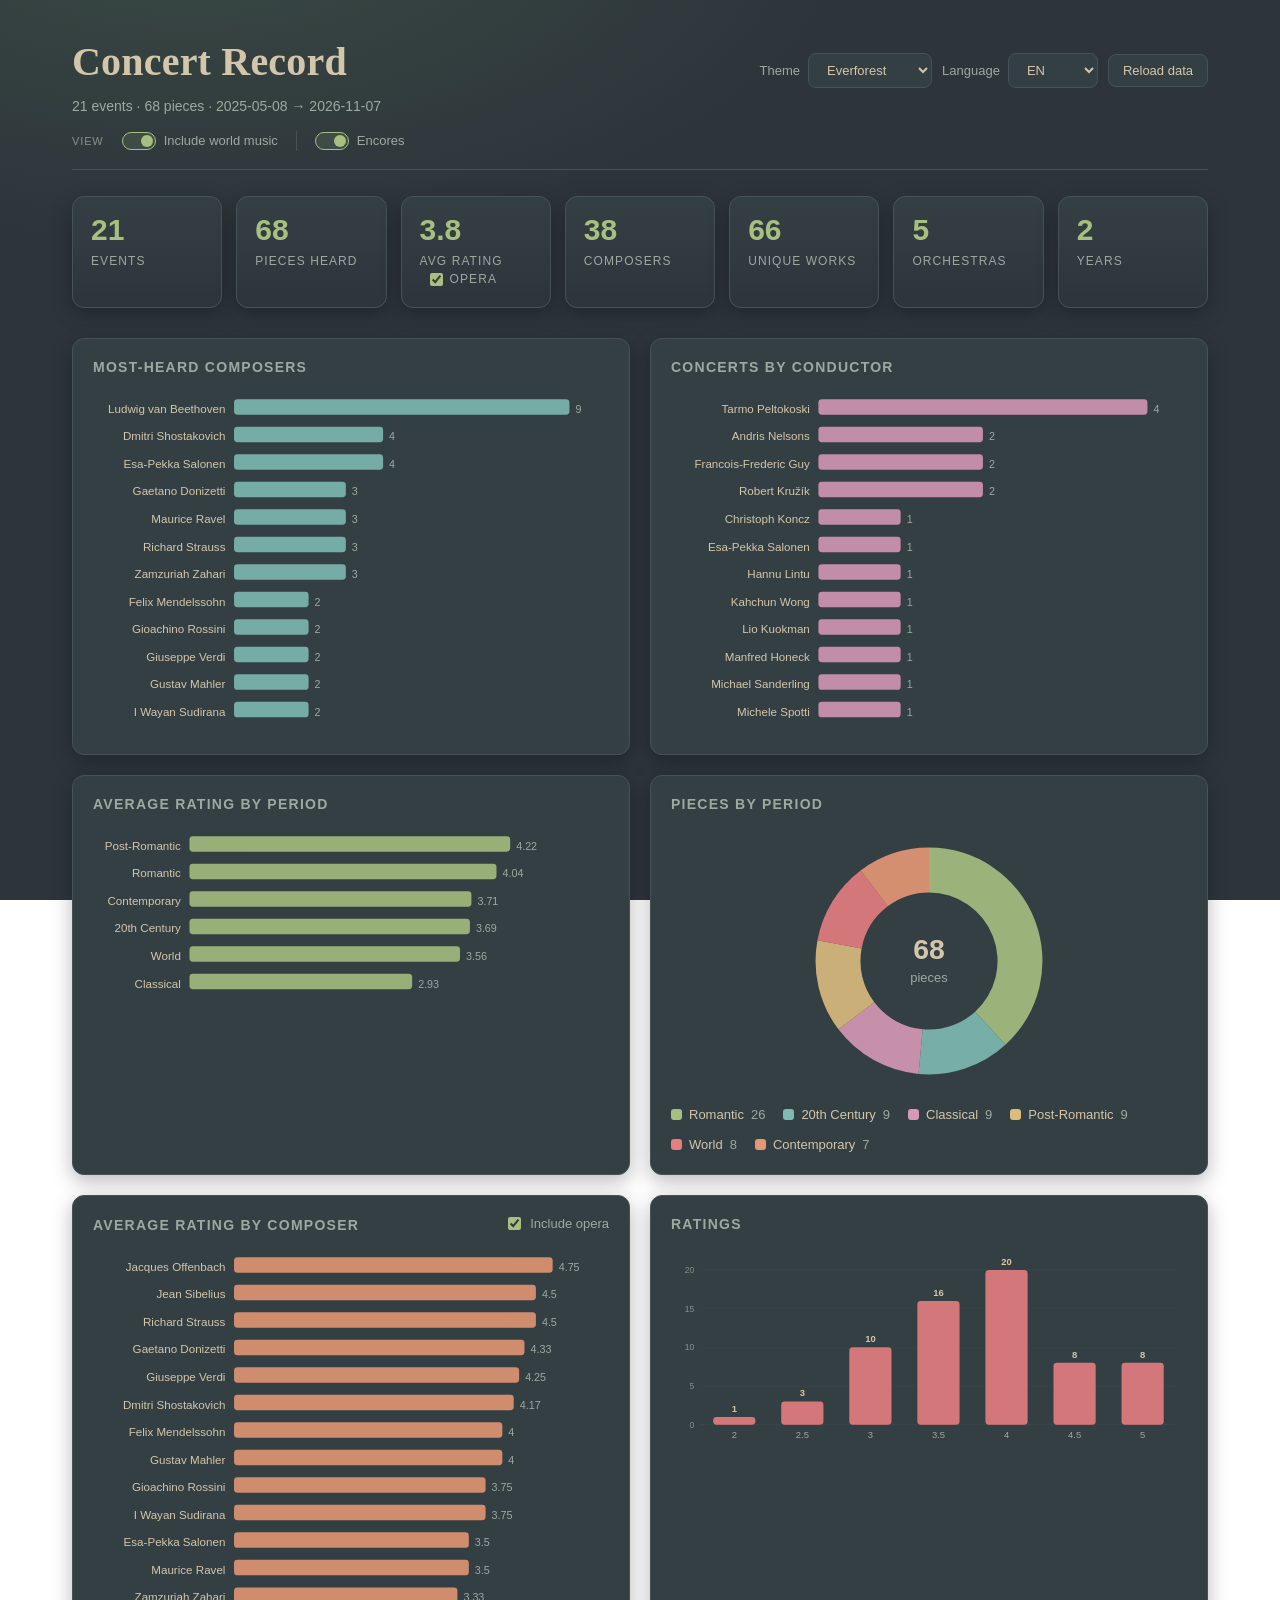
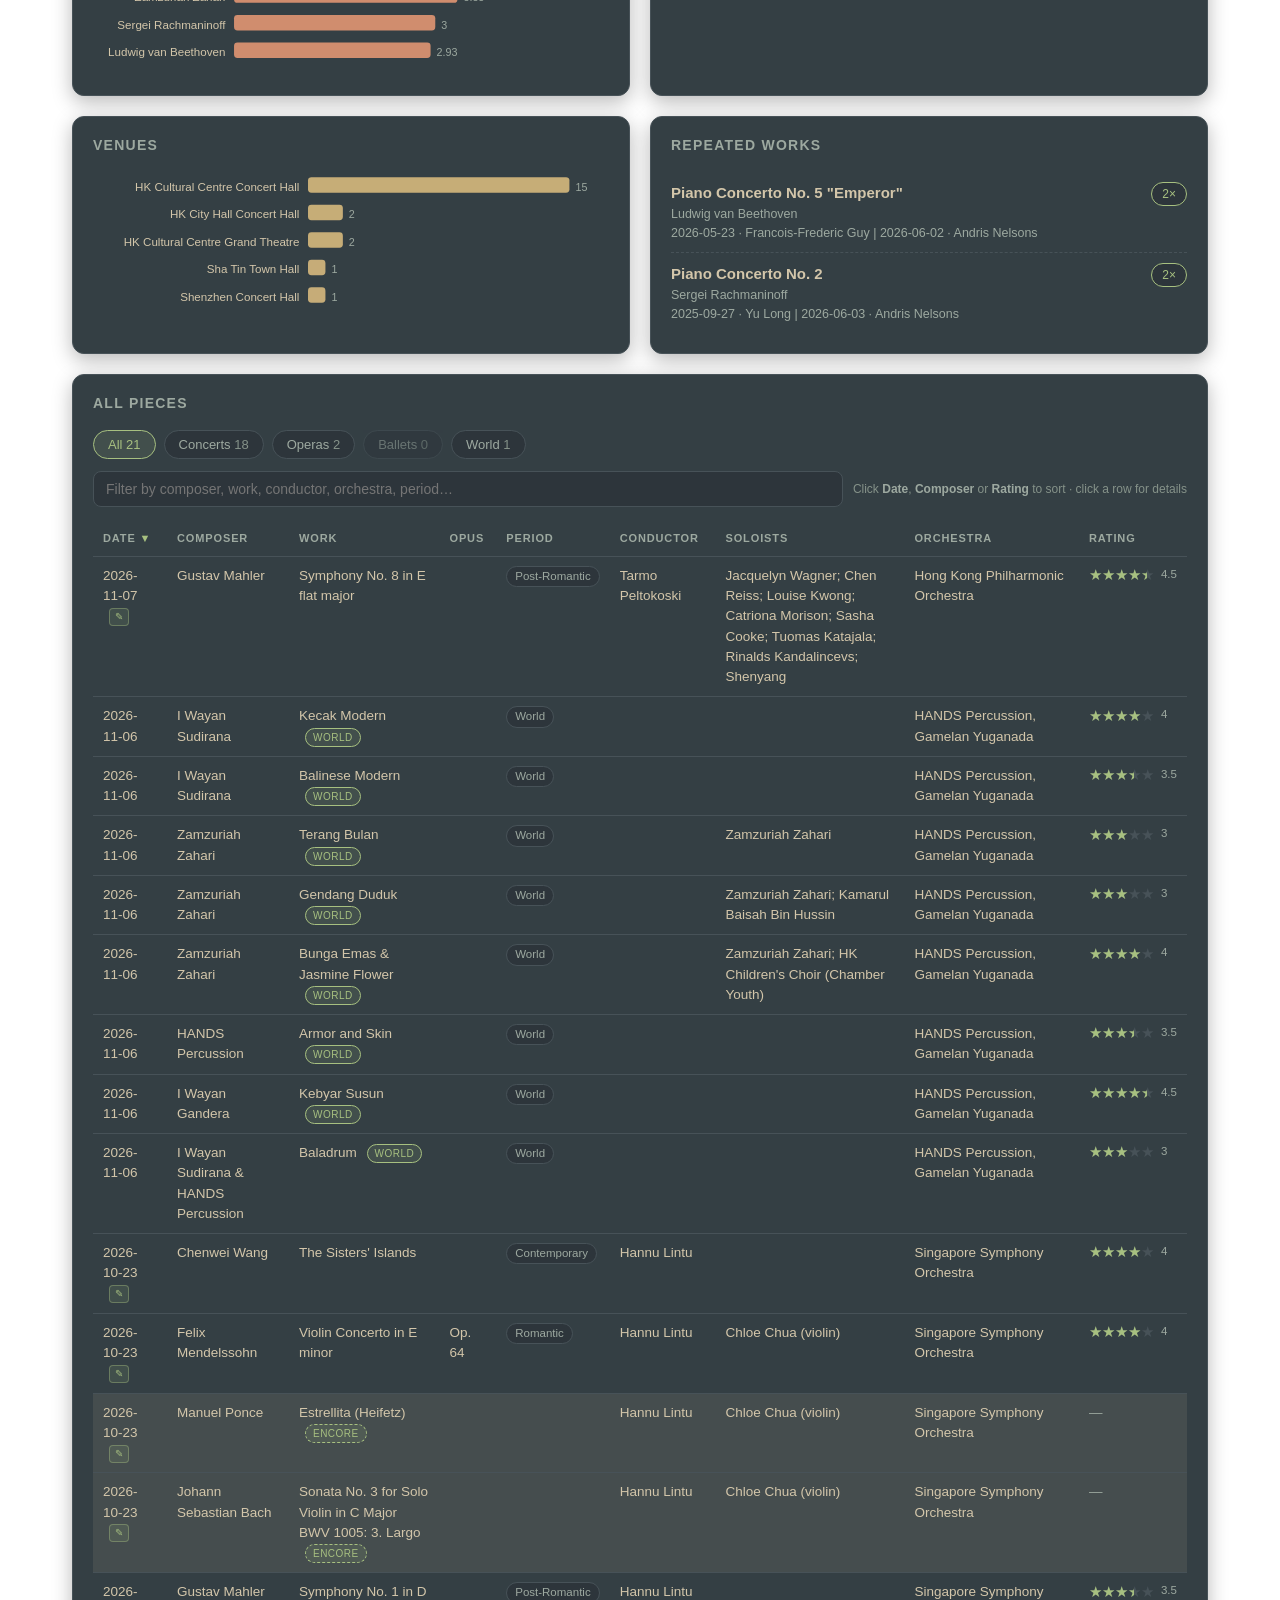
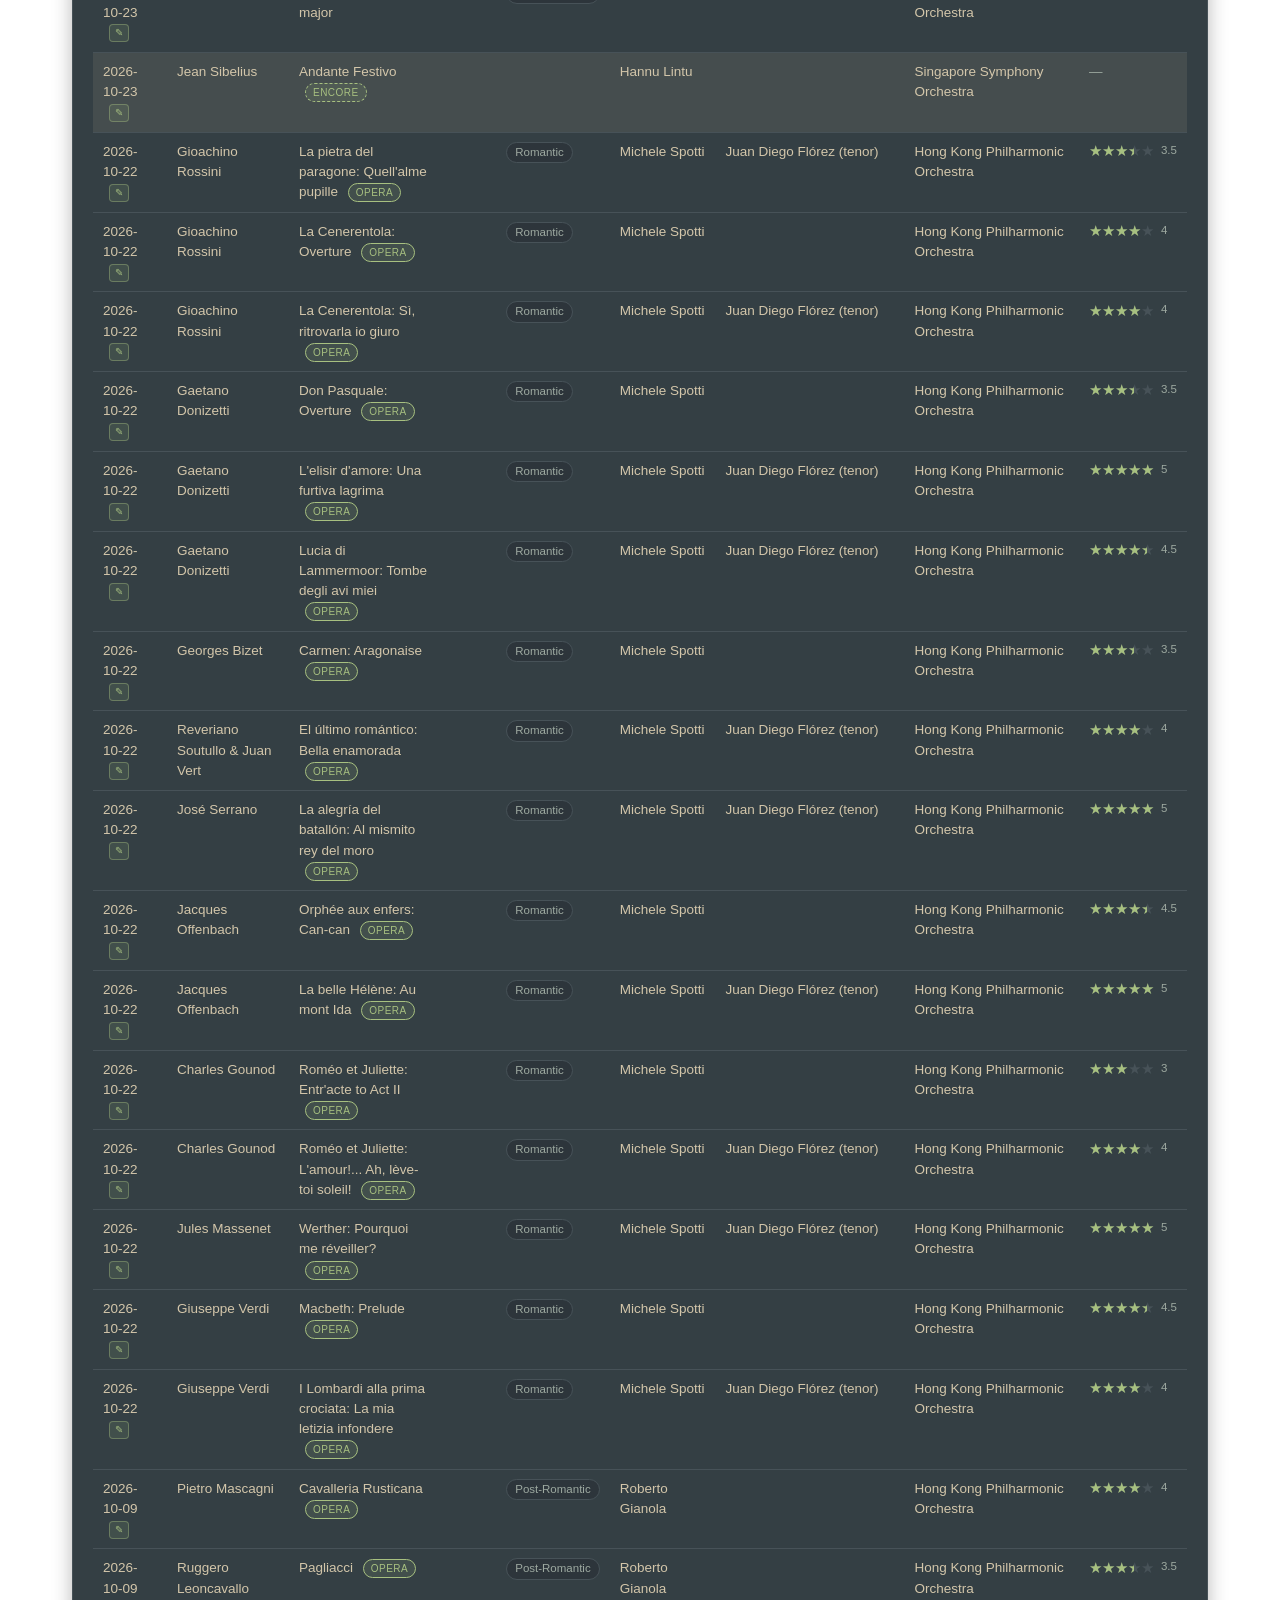
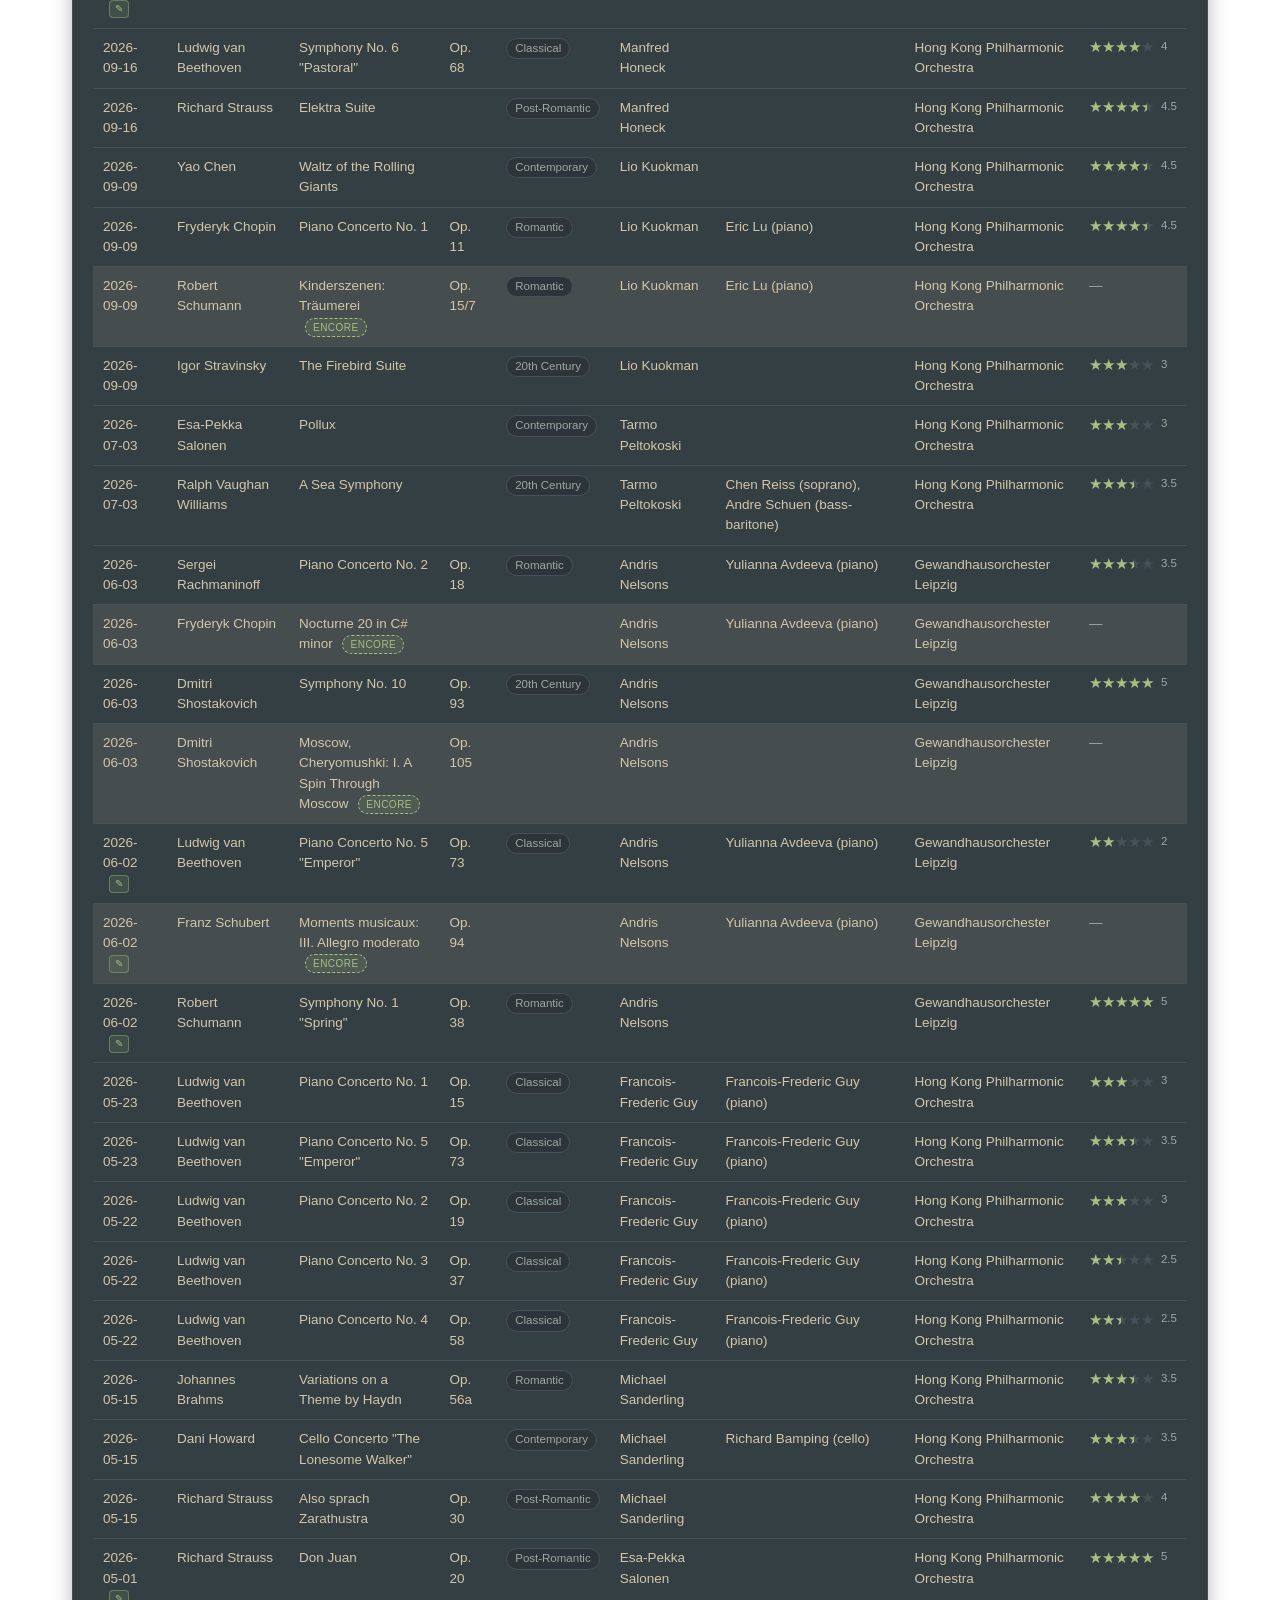
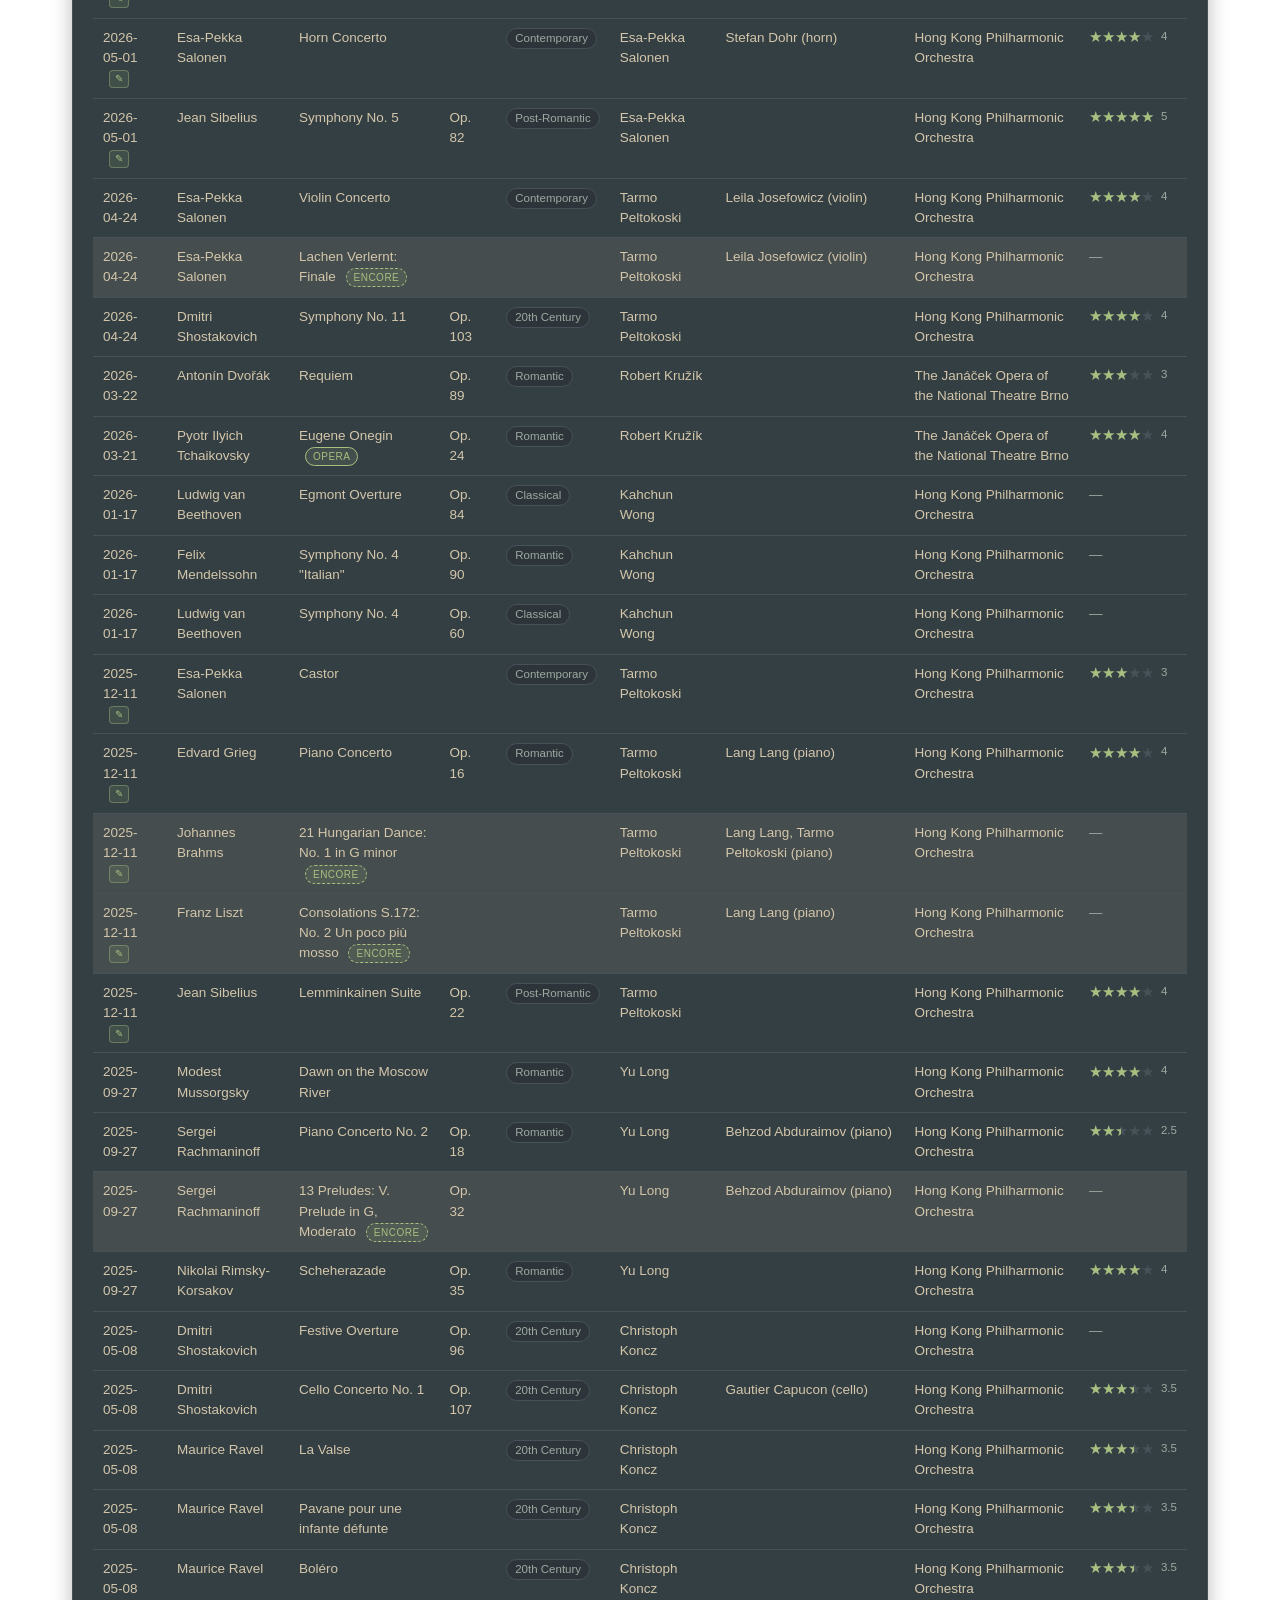
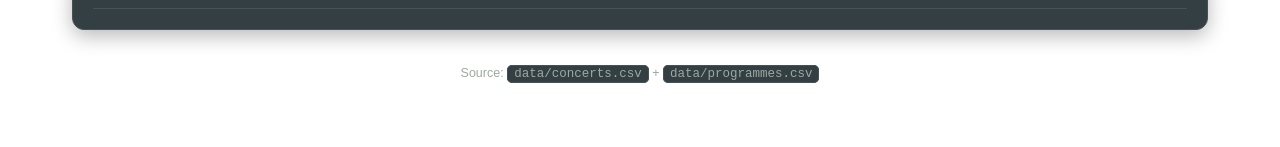
==== commit f04ecff7: "style: group view switches into a View bar" ====
--- a/docs/index.html
+++ b/docs/index.html
@@ -7,8 +7,8 @@
 <meta http-equiv="Pragma" content="no-cache">
 <meta http-equiv="Expires" content="0">
 <title>Concert Record</title>
-<link rel="stylesheet" href="css/themes.css?v=20261107c">
-<link rel="stylesheet" href="css/styles.css?v=20261107c">
+<link rel="stylesheet" href="css/themes.css?v=20261107f">
+<link rel="stylesheet" href="css/styles.css?v=20261107f">
 </head>
 <body>
 <div class="wrap">
@@ -18,10 +18,6 @@
       <div class="sub" id="subtitle" data-i18n="sub.loading">Loading data&hellip;</div>
     </div>
     <div class="toolbar">
-      <label class="encore-toggle" data-i18n-title="title.includeWorld" title="Include world-music events in the table and statistics">
-        <input type="checkbox" id="includeWorld" checked>
-        <span data-i18n="toggle.includeWorld">Include world music</span>
-      </label>
       <label class="themebtn">
         <span data-i18n="theme.label">Theme</span>
         <select id="themeSelect" aria-label="Theme">
@@ -40,6 +36,19 @@
         </select>
       </label>
       <button id="reloadBtn" data-i18n="btn.reload" data-i18n-title="title.reload" title="Re-fetch the dataset">Reload data</button>
+    </div>
+    <div class="viewbar">
+      <span class="viewbar-label" data-i18n="view.label">View</span>
+      <label class="switch" data-i18n-title="title.includeWorld" title="Include world-music events in the table and statistics">
+        <input type="checkbox" id="includeWorld" checked>
+        <span class="switch-track" aria-hidden="true"></span>
+        <span data-i18n="toggle.includeWorld">Include world music</span>
+      </label>
+      <label class="switch" data-i18n-title="title.encores" title="Show or hide encore pieces">
+        <input type="checkbox" id="showEncores" checked>
+        <span class="switch-track" aria-hidden="true"></span>
+        <span data-i18n="toggle.encores">Encores</span>
+      </label>
     </div>
   </header>
 
@@ -77,7 +86,6 @@
       <div class="filters" id="filters"></div>
       <div class="searchrow">
         <input id="search" type="search" data-i18n-placeholder="search.placeholder" placeholder="Filter by composer, work, conductor, orchestra, period&hellip;">
-        <label class="encore-toggle" data-i18n-title="title.encores" title="Show or hide encore pieces"><input type="checkbox" id="showEncores" checked> <span data-i18n="toggle.encores">Encores</span></label>
         <span class="sorthint" data-i18n-html="sort.hint">Click <b>Date</b>, <b>Composer</b> or <b>Rating</b> to sort</span>
       </div>
       <div class="tablewrap">
@@ -119,10 +127,10 @@
   </div>
 </div>
 
-<script src="js/charts.js?v=20261107c"></script>
-<script src="js/i18n.js?v=20261107c"></script>
-<script src="js/i18n-data.js?v=20261107c"></script>
-<script src="js/markdown.js?v=20261107c"></script>
-<script src="js/app.js?v=20261107c"></script>
+<script src="js/charts.js?v=20261107f"></script>
+<script src="js/i18n.js?v=20261107f"></script>
+<script src="js/i18n-data.js?v=20261107f"></script>
+<script src="js/markdown.js?v=20261107f"></script>
+<script src="js/app.js?v=20261107f"></script>
 </body>
 </html>
--- a/docs/css/styles.css
+++ b/docs/css/styles.css
@@ -43,7 +43,7 @@
 
 header.top .sub { color: var(--text-muted); font-size: 14px; margin-top: 4px; }
 
-.toolbar { display: flex; gap: 10px; align-items: center; flex-wrap: wrap; }
+.toolbar { display: flex; gap: 10px; align-items: center; flex-wrap: wrap; max-width: 100%; }
 
 button, .filebtn, select {
   background: var(--bg-card);
@@ -70,6 +70,70 @@
   gap: 8px;
   font-size: 13px;
   color: var(--text-muted);
+}
+
+/* ---------------- view options ---------------- */
+header.top > .viewbar { flex-basis: 100%; align-self: center; margin-top: 2px; }
+.viewbar { display: flex; align-items: center; gap: 10px 18px; flex-wrap: wrap; }
+.viewbar-label {
+  font-size: 11px;
+  letter-spacing: 0.08em;
+  text-transform: uppercase;
+  color: var(--text-faint);
+}
+.switch {
+  display: inline-flex;
+  align-items: center;
+  gap: 8px;
+  font-size: 13px;
+  color: var(--text-muted);
+  cursor: pointer;
+  user-select: none;
+}
+.switch input {
+  position: absolute;
+  opacity: 0;
+  width: 0;
+  height: 0;
+}
+.switch-track {
+  position: relative;
+  flex: none;
+  width: 34px;
+  height: 18px;
+  border-radius: 999px;
+  background: var(--bg-card-2);
+  border: 1px solid var(--border);
+  transition: background 0.15s ease, border-color 0.15s ease;
+}
+.switch-track::after {
+  content: "";
+  position: absolute;
+  top: 2px;
+  left: 2px;
+  width: 12px;
+  height: 12px;
+  border-radius: 50%;
+  background: var(--text-faint);
+  transition: transform 0.15s ease, background 0.15s ease;
+}
+.switch:hover .switch-track { border-color: var(--accent); }
+.switch input:checked + .switch-track {
+  background: var(--accent-soft);
+  border-color: var(--accent);
+}
+.switch input:checked + .switch-track::after {
+  transform: translateX(16px);
+  background: var(--accent);
+}
+.switch input:focus-visible + .switch-track {
+  outline: 2px solid var(--accent);
+  outline-offset: 2px;
+}
+.switch + .switch { padding-left: 18px; border-left: 1px solid var(--border); }
+@media (max-width: 640px) {
+  .switch + .switch { padding-left: 0; border-left: 0; }
+  header.top .toolbar { flex-basis: 100%; }
 }
 
 /* ---------------- stats ---------------- */
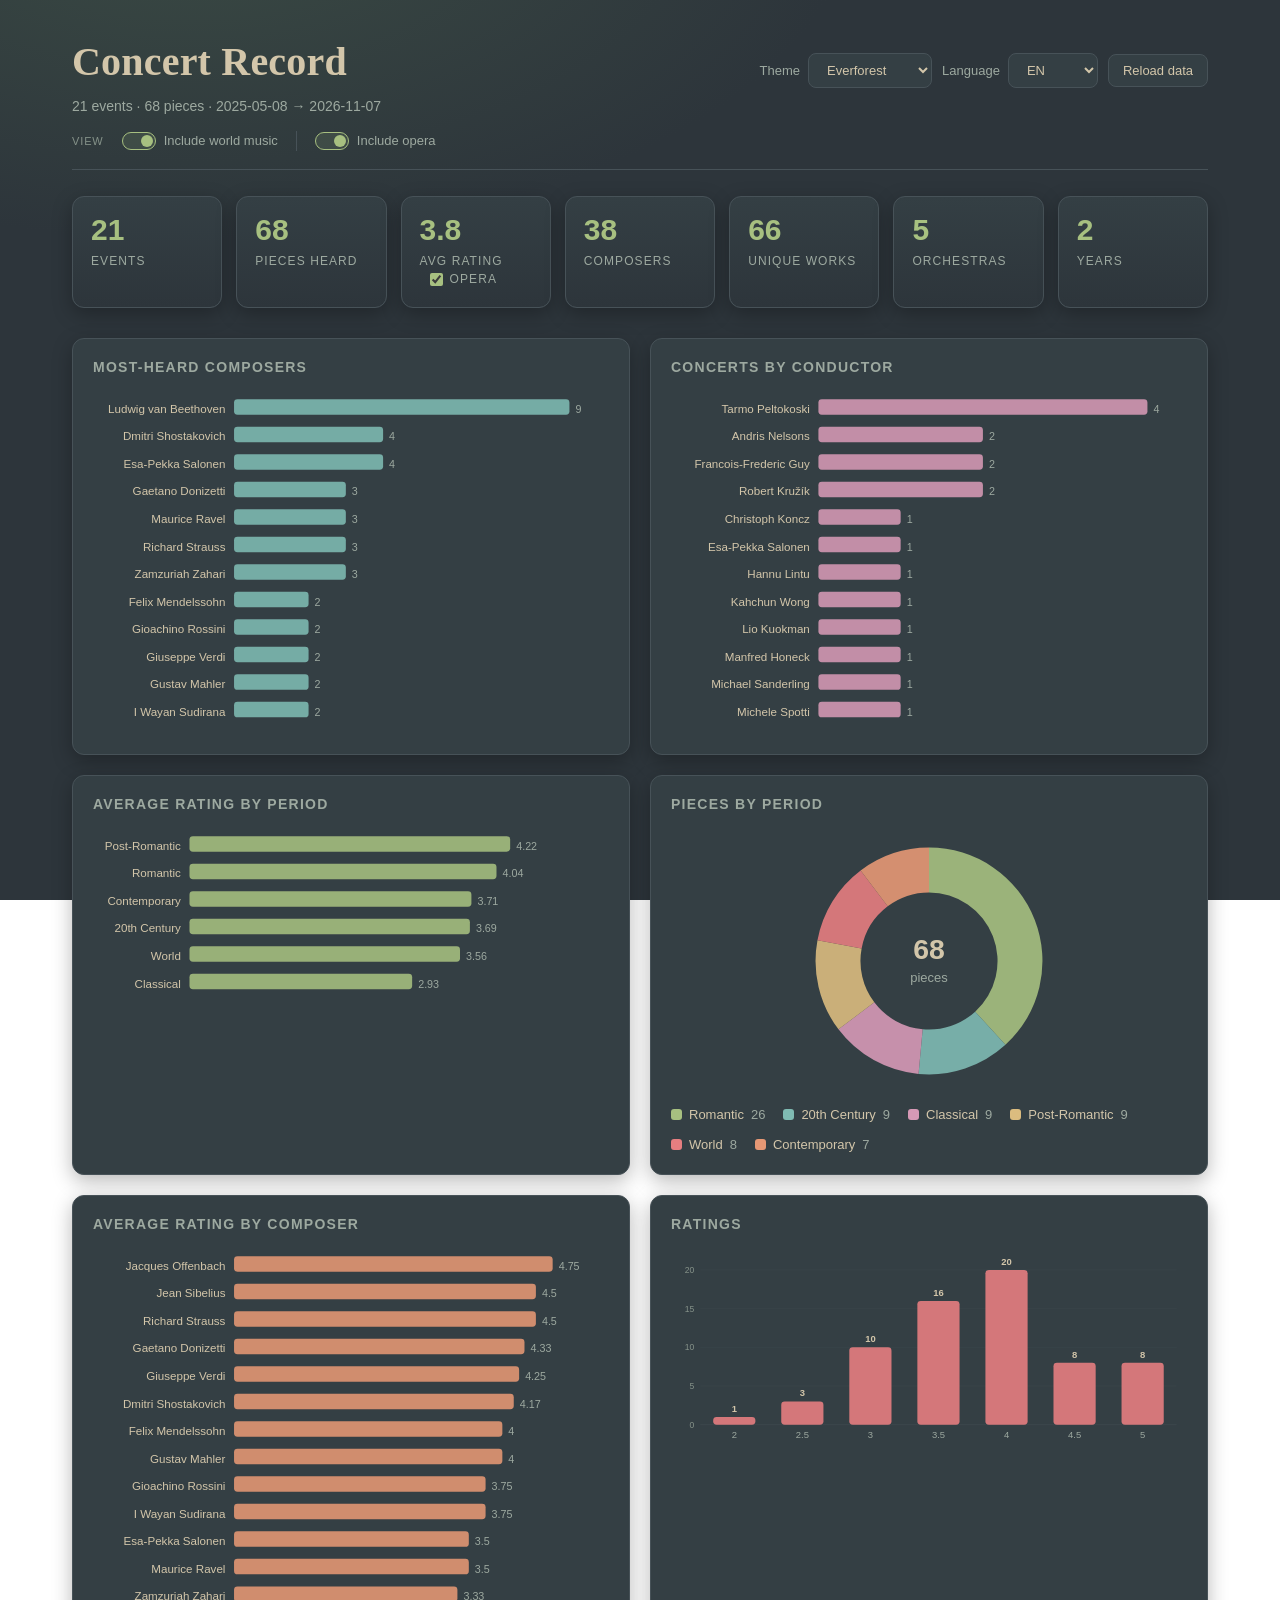
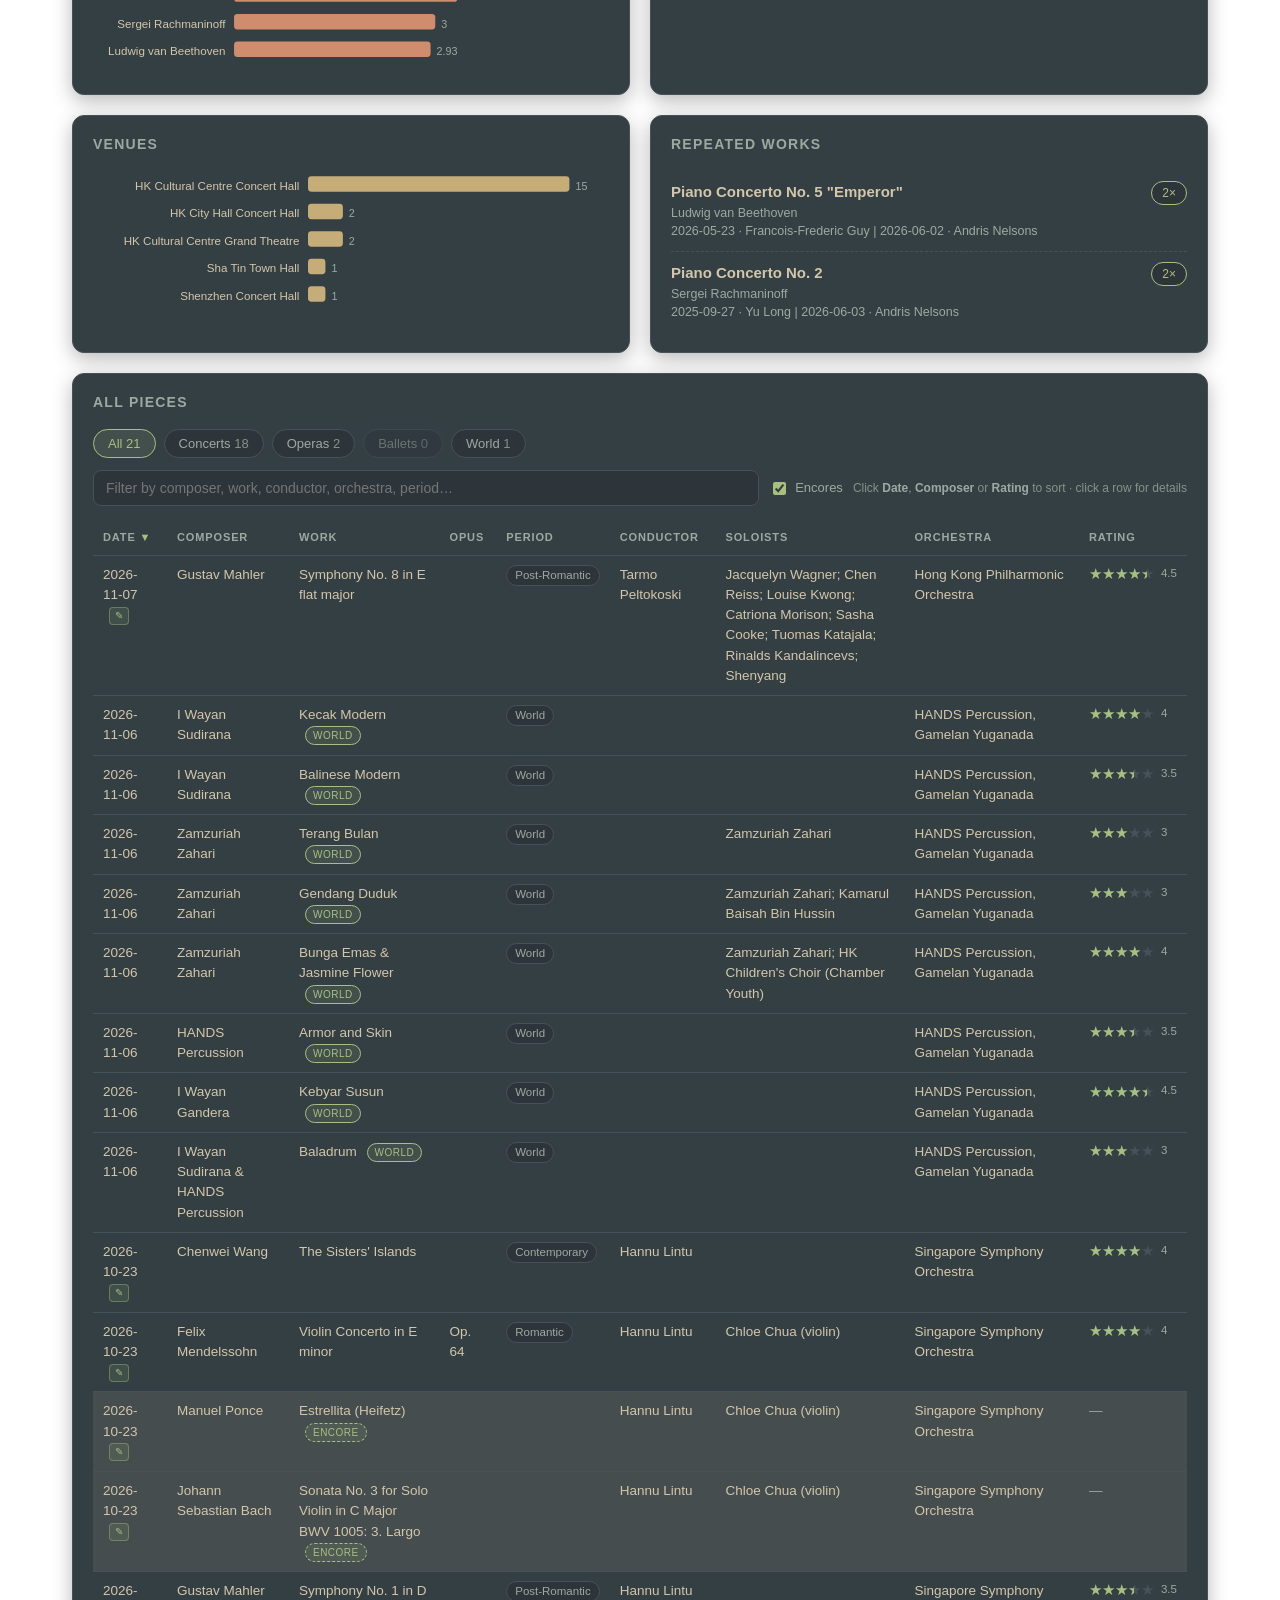
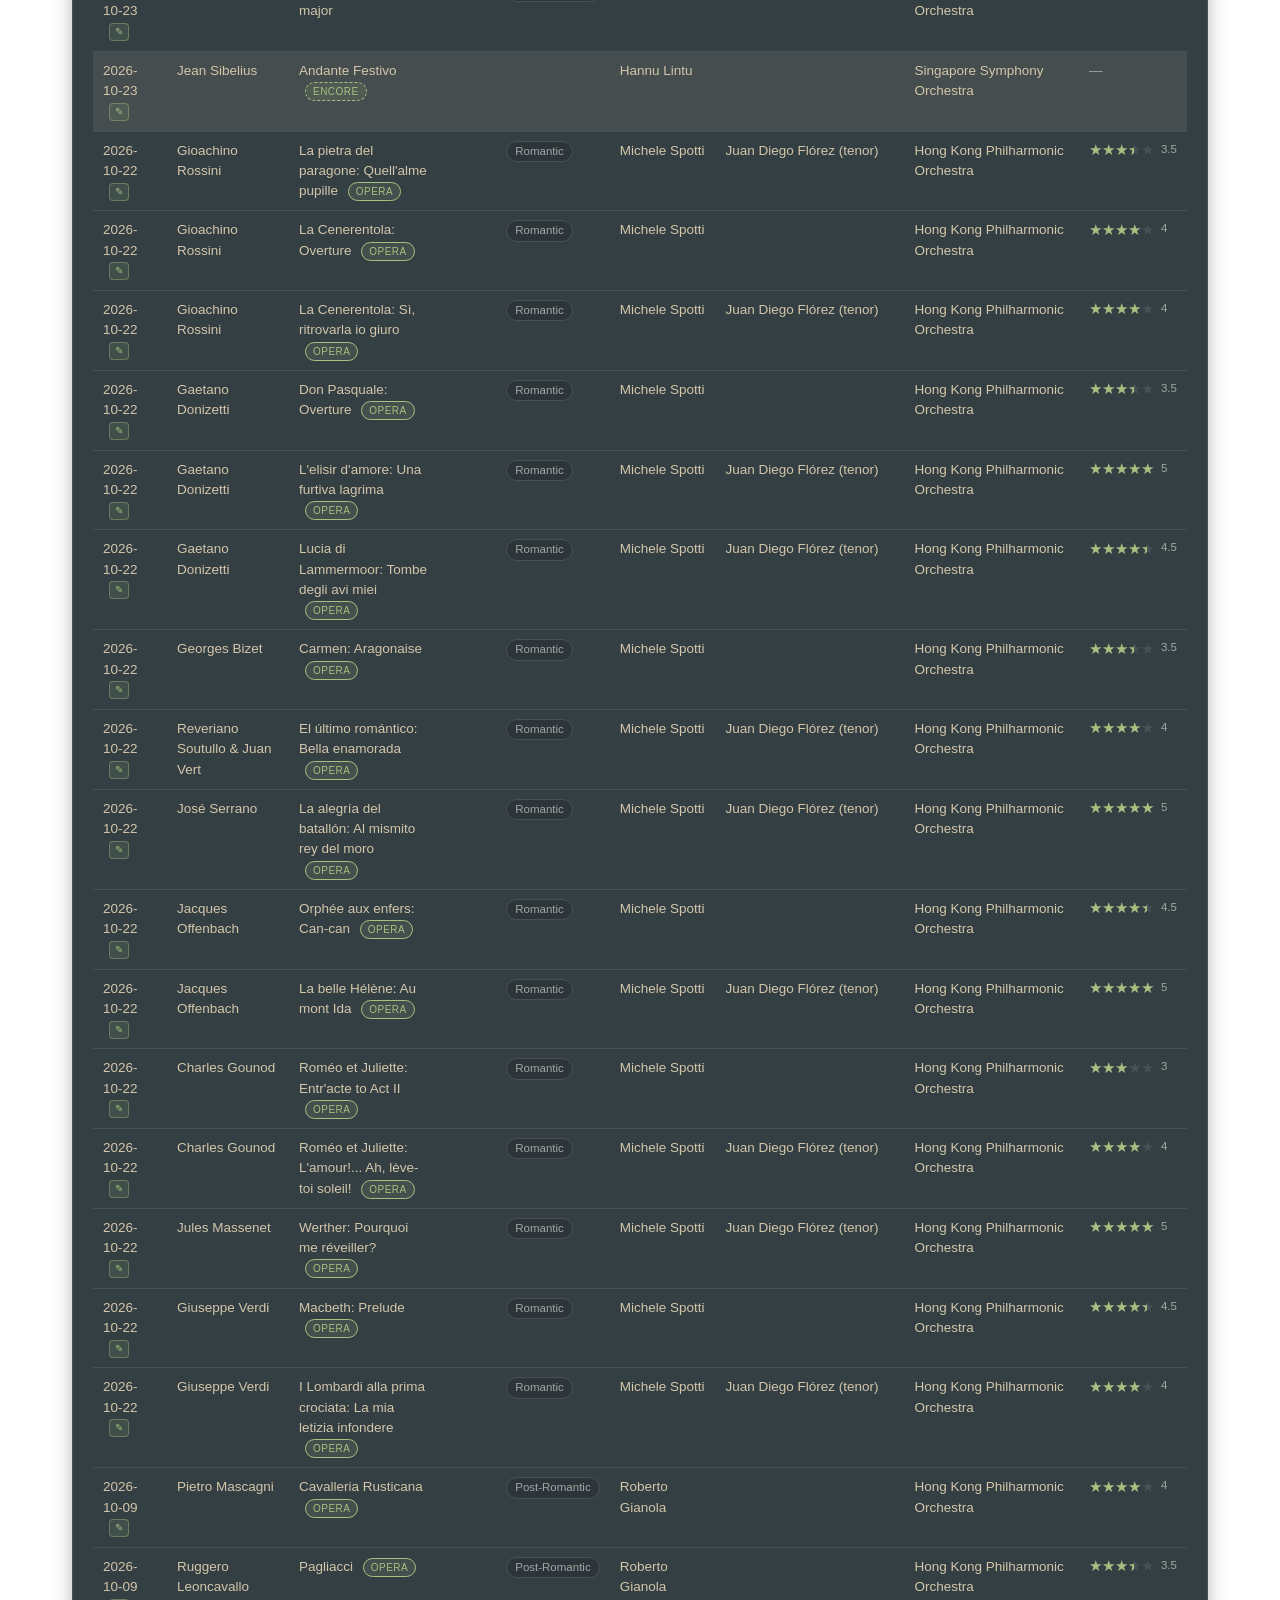
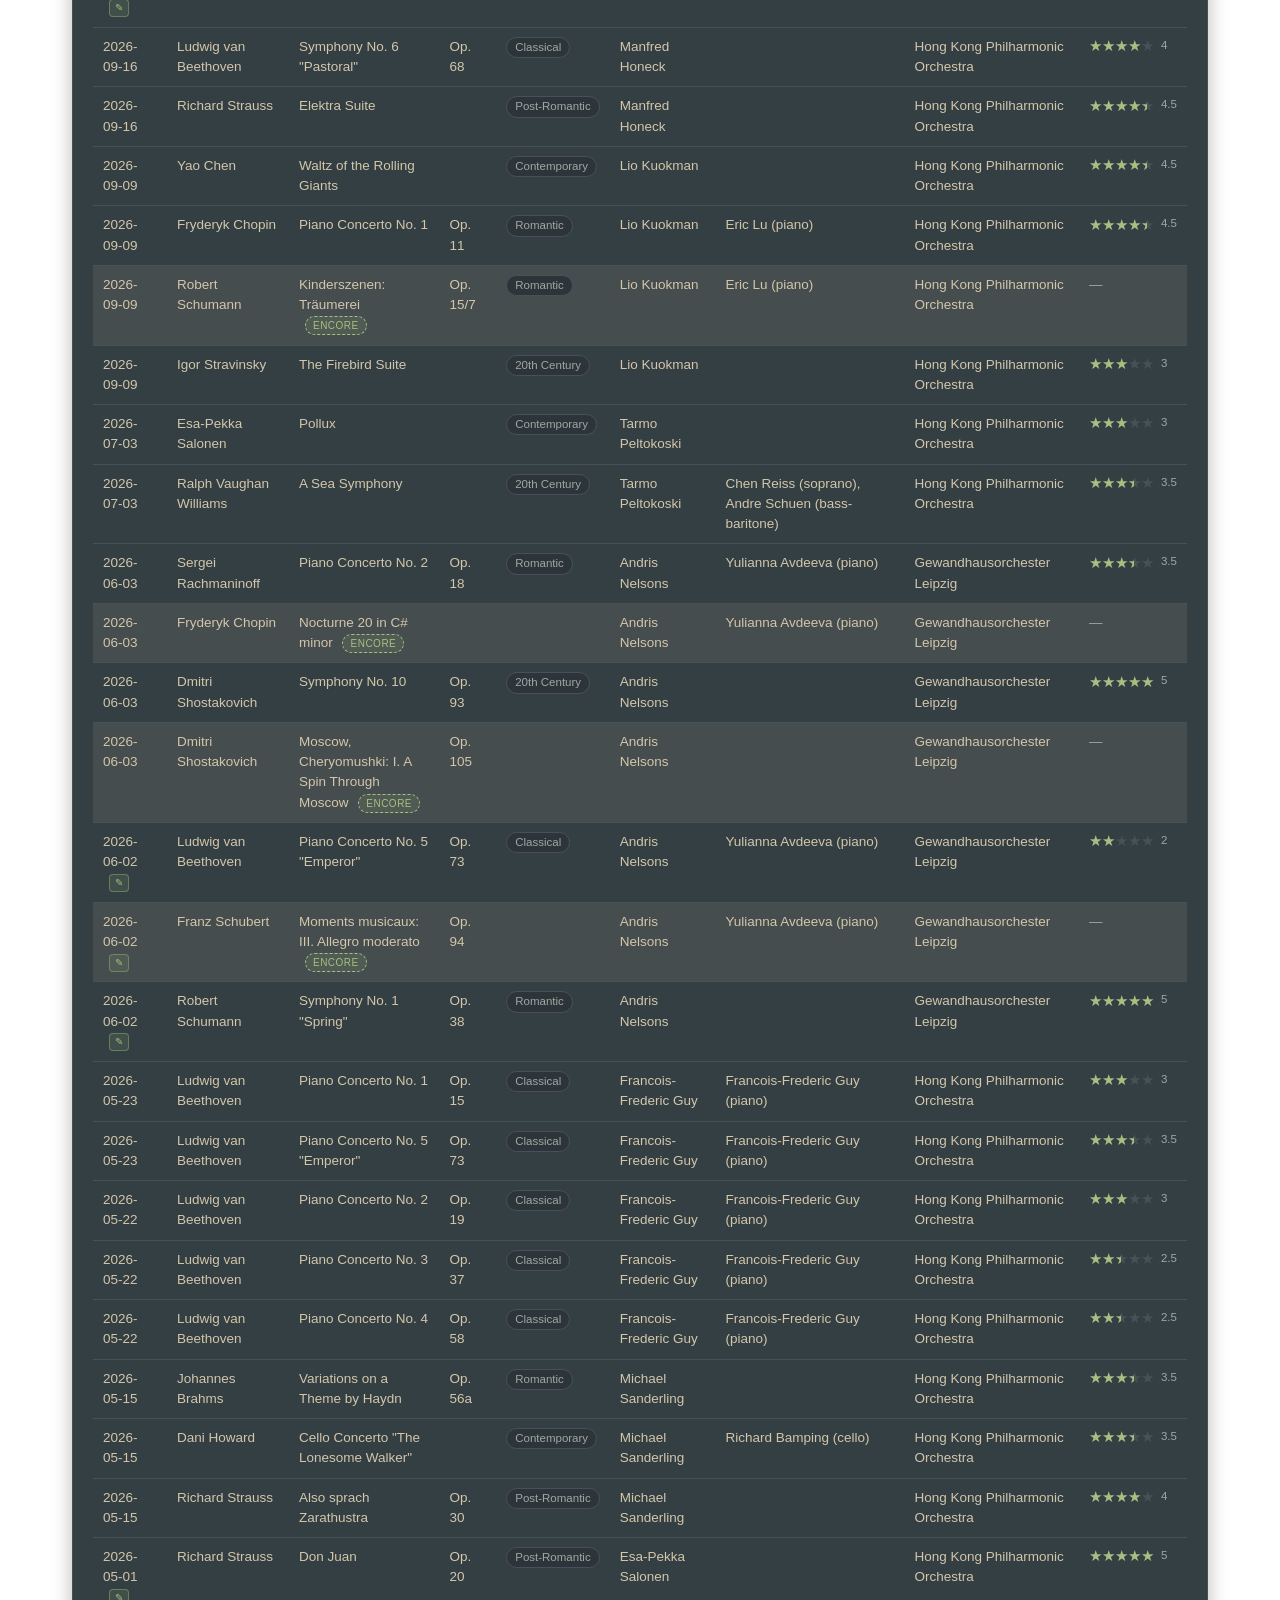
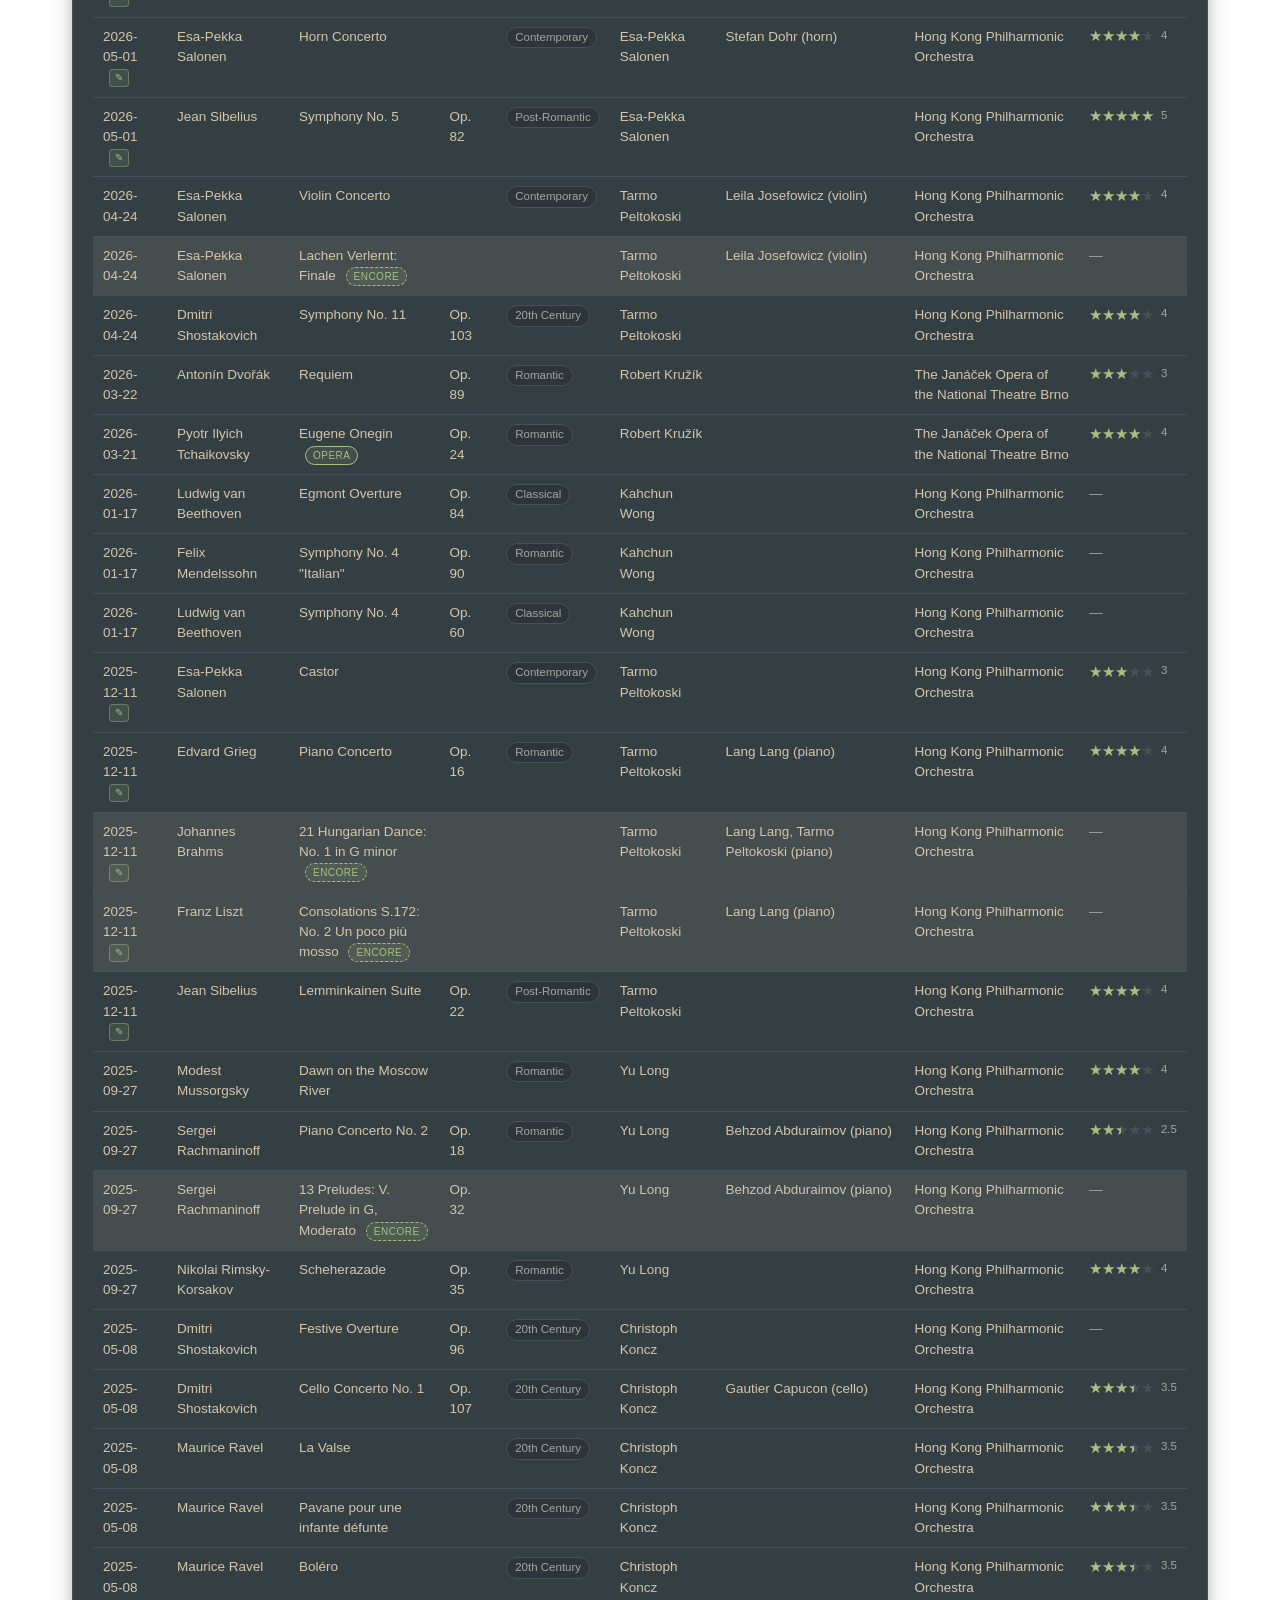
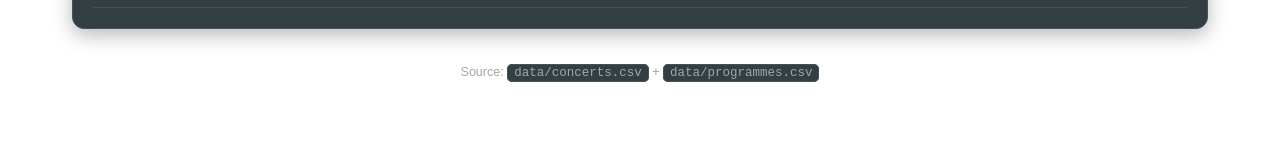
==== commit c3a70d2f: "style: move Include opera into View bar; return Encores to table" ====
--- a/docs/index.html
+++ b/docs/index.html
@@ -7,8 +7,8 @@
 <meta http-equiv="Pragma" content="no-cache">
 <meta http-equiv="Expires" content="0">
 <title>Concert Record</title>
-<link rel="stylesheet" href="css/themes.css?v=20261107f">
-<link rel="stylesheet" href="css/styles.css?v=20261107f">
+<link rel="stylesheet" href="css/themes.css?v=20261107g">
+<link rel="stylesheet" href="css/styles.css?v=20261107g">
 </head>
 <body>
 <div class="wrap">
@@ -44,10 +44,10 @@
         <span class="switch-track" aria-hidden="true"></span>
         <span data-i18n="toggle.includeWorld">Include world music</span>
       </label>
-      <label class="switch" data-i18n-title="title.encores" title="Show or hide encore pieces">
-        <input type="checkbox" id="showEncores" checked>
+      <label class="switch" data-i18n-title="title.includeOpera" title="Include opera works in this calculation">
+        <input type="checkbox" id="composerOpera" checked>
         <span class="switch-track" aria-hidden="true"></span>
-        <span data-i18n="toggle.encores">Encores</span>
+        <span data-i18n="toggle.includeOpera">Include opera</span>
       </label>
     </div>
   </header>
@@ -65,13 +65,7 @@
   </div>
 
   <div class="grid">
-    <div class="card reveal">
-      <div class="cardhead">
-        <h2 data-i18n="chart.composerRating">Average Rating by Composer</h2>
-        <label class="encore-toggle" data-i18n-title="title.includeOpera" title="Include opera works in this calculation"><input type="checkbox" id="composerOpera" checked> <span data-i18n="toggle.includeOpera">Include opera</span></label>
-      </div>
-      <div id="chartComposerRating"></div>
-    </div>
+    <div class="card reveal"><h2 data-i18n="chart.composerRating">Average Rating by Composer</h2><div id="chartComposerRating"></div></div>
     <div class="card reveal"><h2 data-i18n="chart.ratings">Ratings</h2><div id="chartRating"></div></div>
   </div>
 
@@ -86,6 +80,7 @@
       <div class="filters" id="filters"></div>
       <div class="searchrow">
         <input id="search" type="search" data-i18n-placeholder="search.placeholder" placeholder="Filter by composer, work, conductor, orchestra, period&hellip;">
+        <label class="encore-toggle" data-i18n-title="title.encores" title="Show or hide encore pieces"><input type="checkbox" id="showEncores" checked> <span data-i18n="toggle.encores">Encores</span></label>
         <span class="sorthint" data-i18n-html="sort.hint">Click <b>Date</b>, <b>Composer</b> or <b>Rating</b> to sort</span>
       </div>
       <div class="tablewrap">
@@ -127,10 +122,10 @@
   </div>
 </div>
 
-<script src="js/charts.js?v=20261107f"></script>
-<script src="js/i18n.js?v=20261107f"></script>
-<script src="js/i18n-data.js?v=20261107f"></script>
-<script src="js/markdown.js?v=20261107f"></script>
-<script src="js/app.js?v=20261107f"></script>
+<script src="js/charts.js?v=20261107g"></script>
+<script src="js/i18n.js?v=20261107g"></script>
+<script src="js/i18n-data.js?v=20261107g"></script>
+<script src="js/markdown.js?v=20261107g"></script>
+<script src="js/app.js?v=20261107g"></script>
 </body>
 </html>
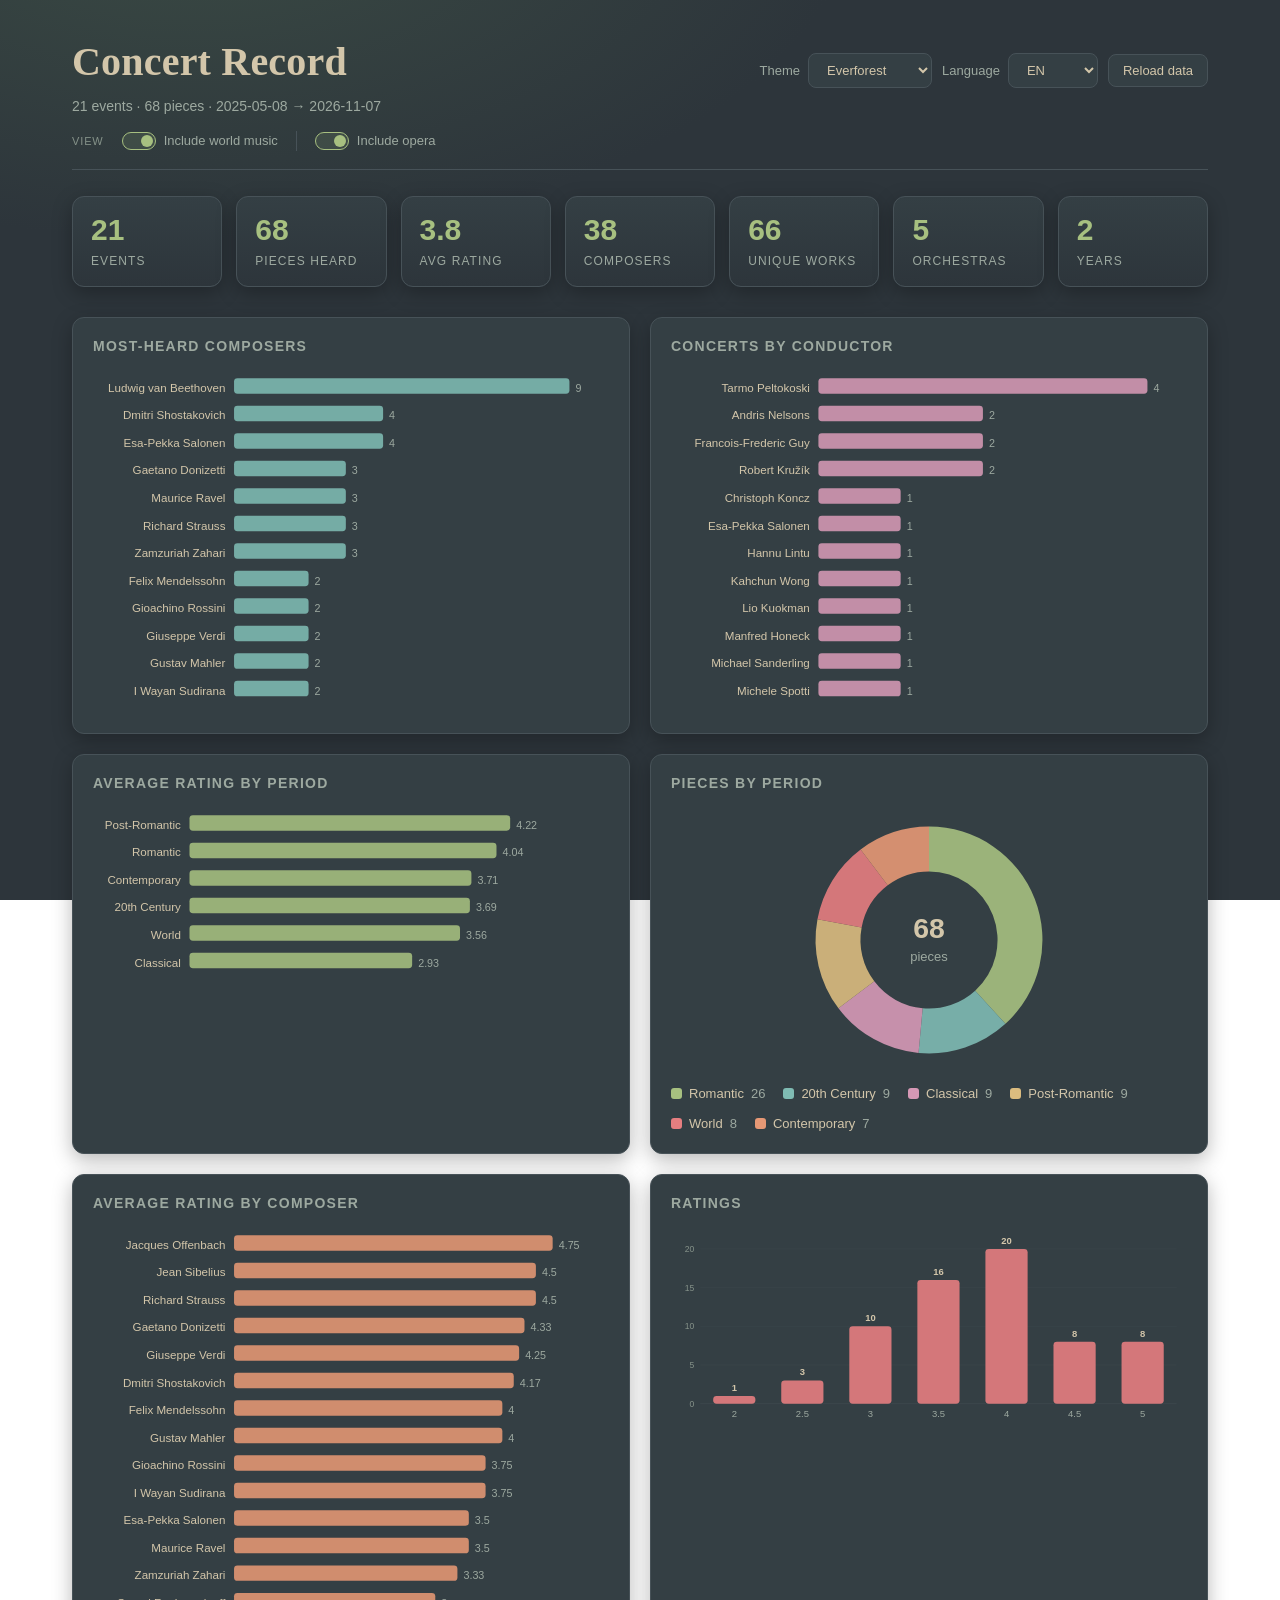
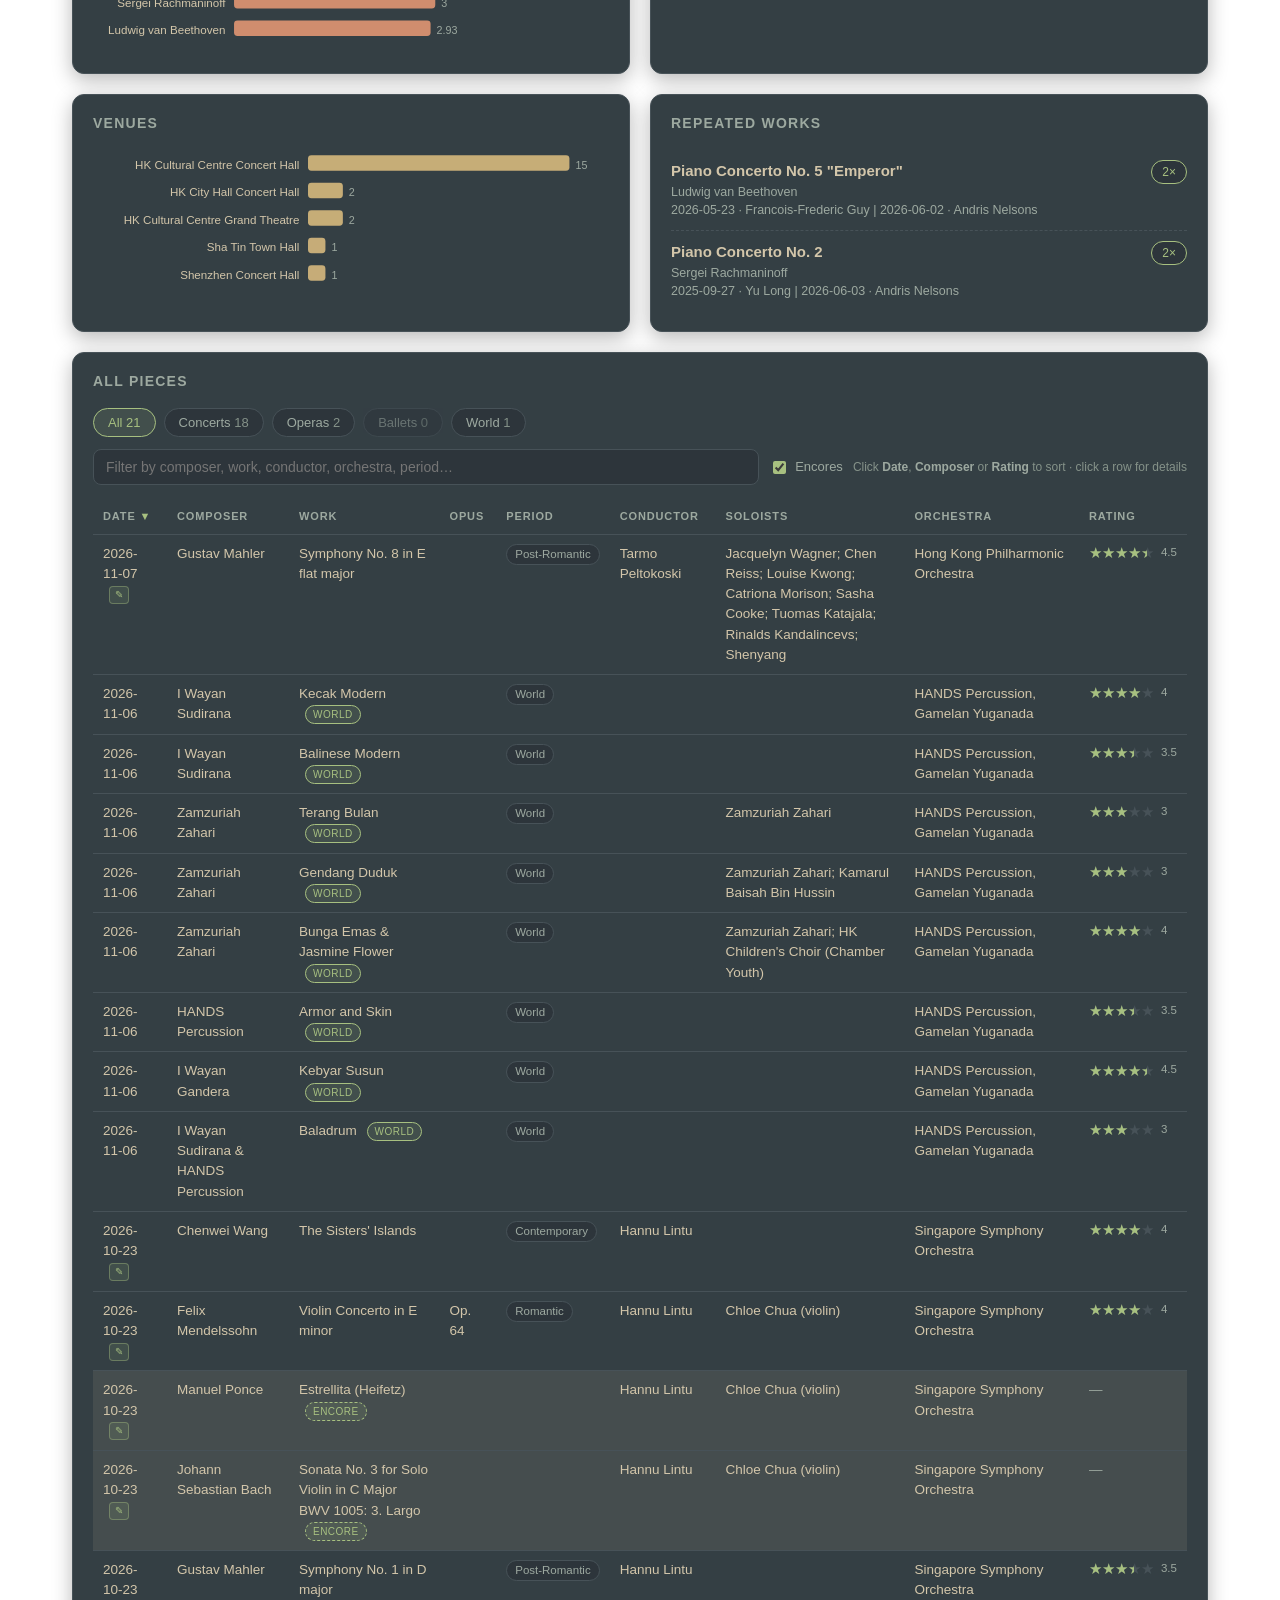
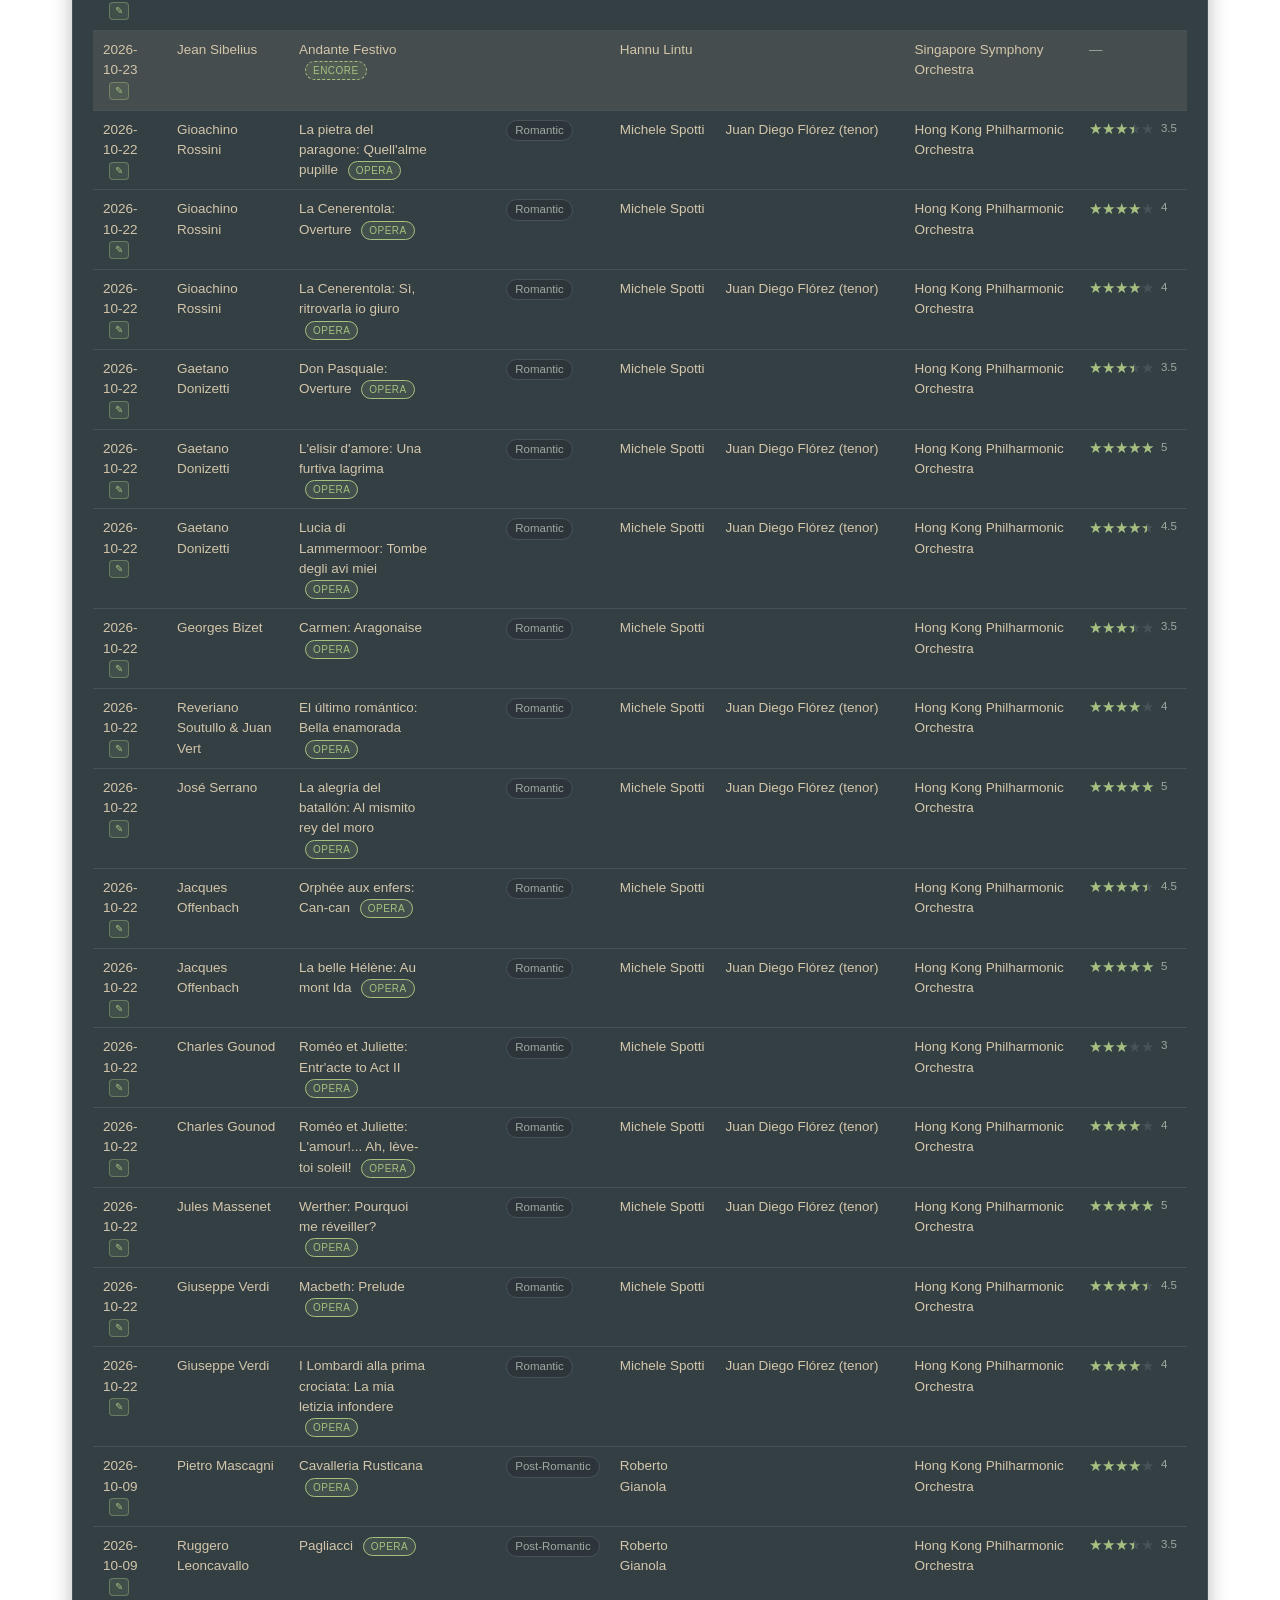
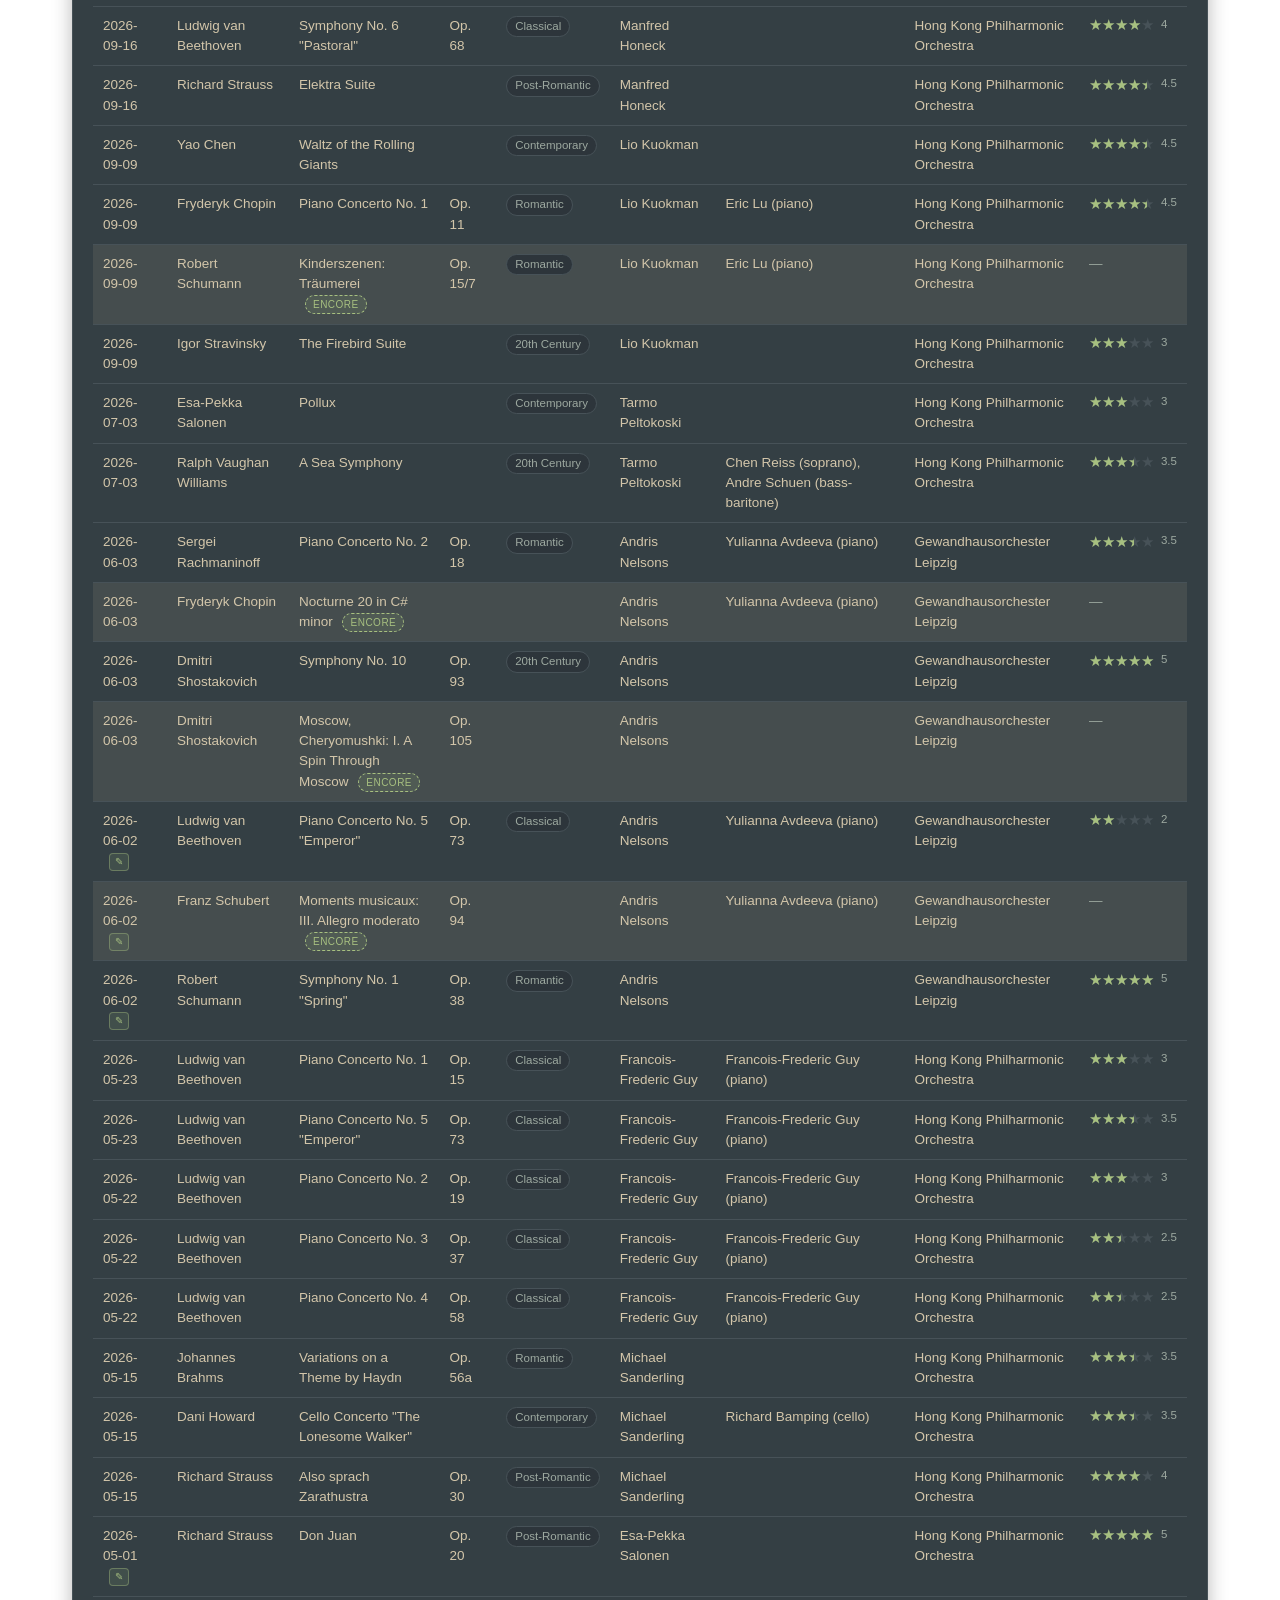
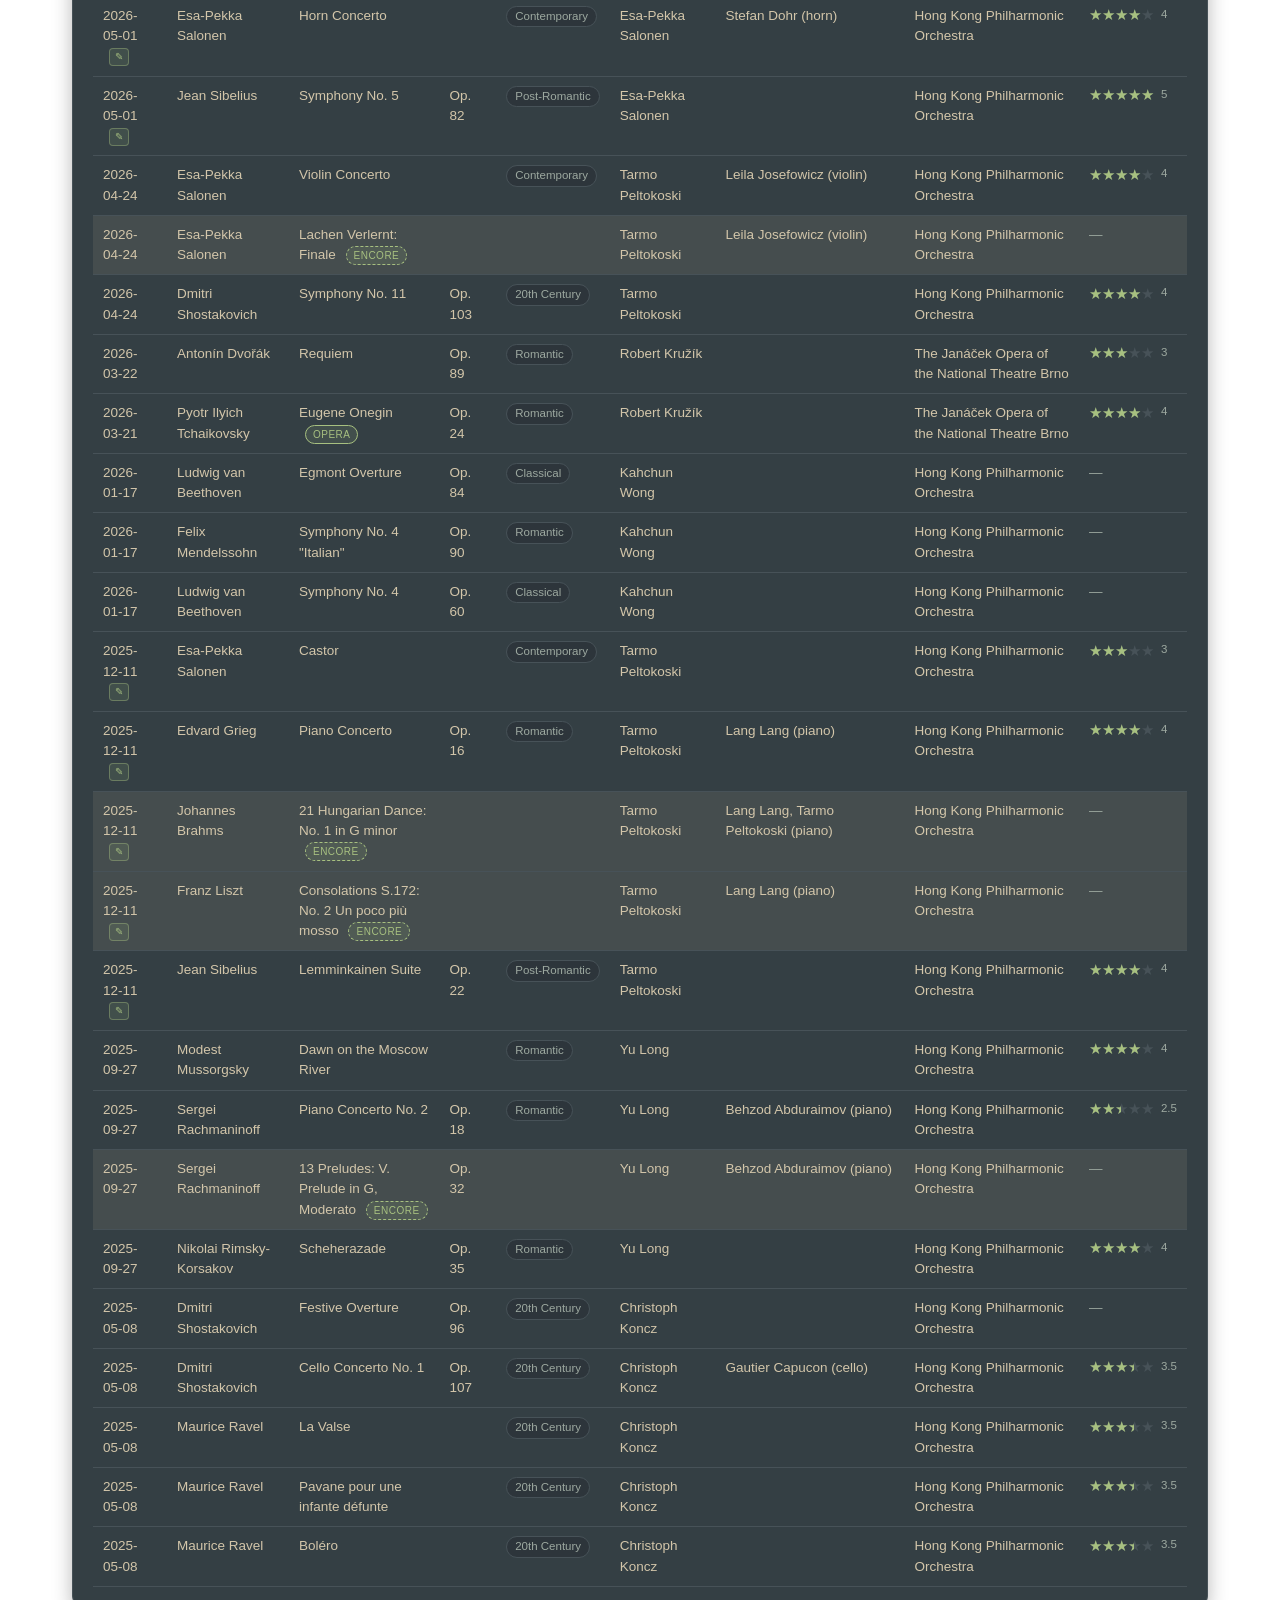
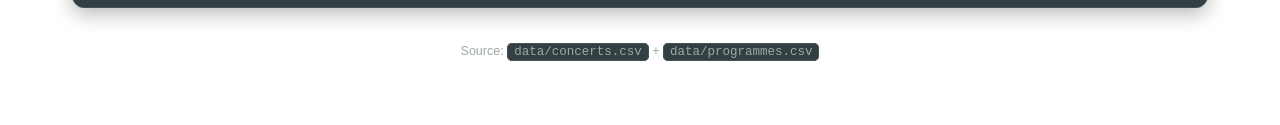
==== commit b9bcfdb0: "style: remove Opera toggle from Avg rating stat" ====
--- a/docs/index.html
+++ b/docs/index.html
@@ -7,8 +7,8 @@
 <meta http-equiv="Pragma" content="no-cache">
 <meta http-equiv="Expires" content="0">
 <title>Concert Record</title>
-<link rel="stylesheet" href="css/themes.css?v=20261107g">
-<link rel="stylesheet" href="css/styles.css?v=20261107g">
+<link rel="stylesheet" href="css/themes.css?v=20261107h">
+<link rel="stylesheet" href="css/styles.css?v=20261107h">
 </head>
 <body>
 <div class="wrap">
@@ -122,10 +122,10 @@
   </div>
 </div>
 
-<script src="js/charts.js?v=20261107g"></script>
-<script src="js/i18n.js?v=20261107g"></script>
-<script src="js/i18n-data.js?v=20261107g"></script>
-<script src="js/markdown.js?v=20261107g"></script>
-<script src="js/app.js?v=20261107g"></script>
+<script src="js/charts.js?v=20261107h"></script>
+<script src="js/i18n.js?v=20261107h"></script>
+<script src="js/i18n-data.js?v=20261107h"></script>
+<script src="js/markdown.js?v=20261107h"></script>
+<script src="js/app.js?v=20261107h"></script>
 </body>
 </html>
--- a/docs/css/styles.css
+++ b/docs/css/styles.css
@@ -167,9 +167,6 @@
   color: var(--text-muted);
   margin-top: 6px;
 }
-.stat-toggle { display: inline-flex; align-items: center; gap: 4px; margin-left: 6px; cursor: pointer; }
-.stat-toggle input { accent-color: var(--accent); }
-
 /* ---------------- cards / grid ---------------- */
 .grid {
   display: grid;
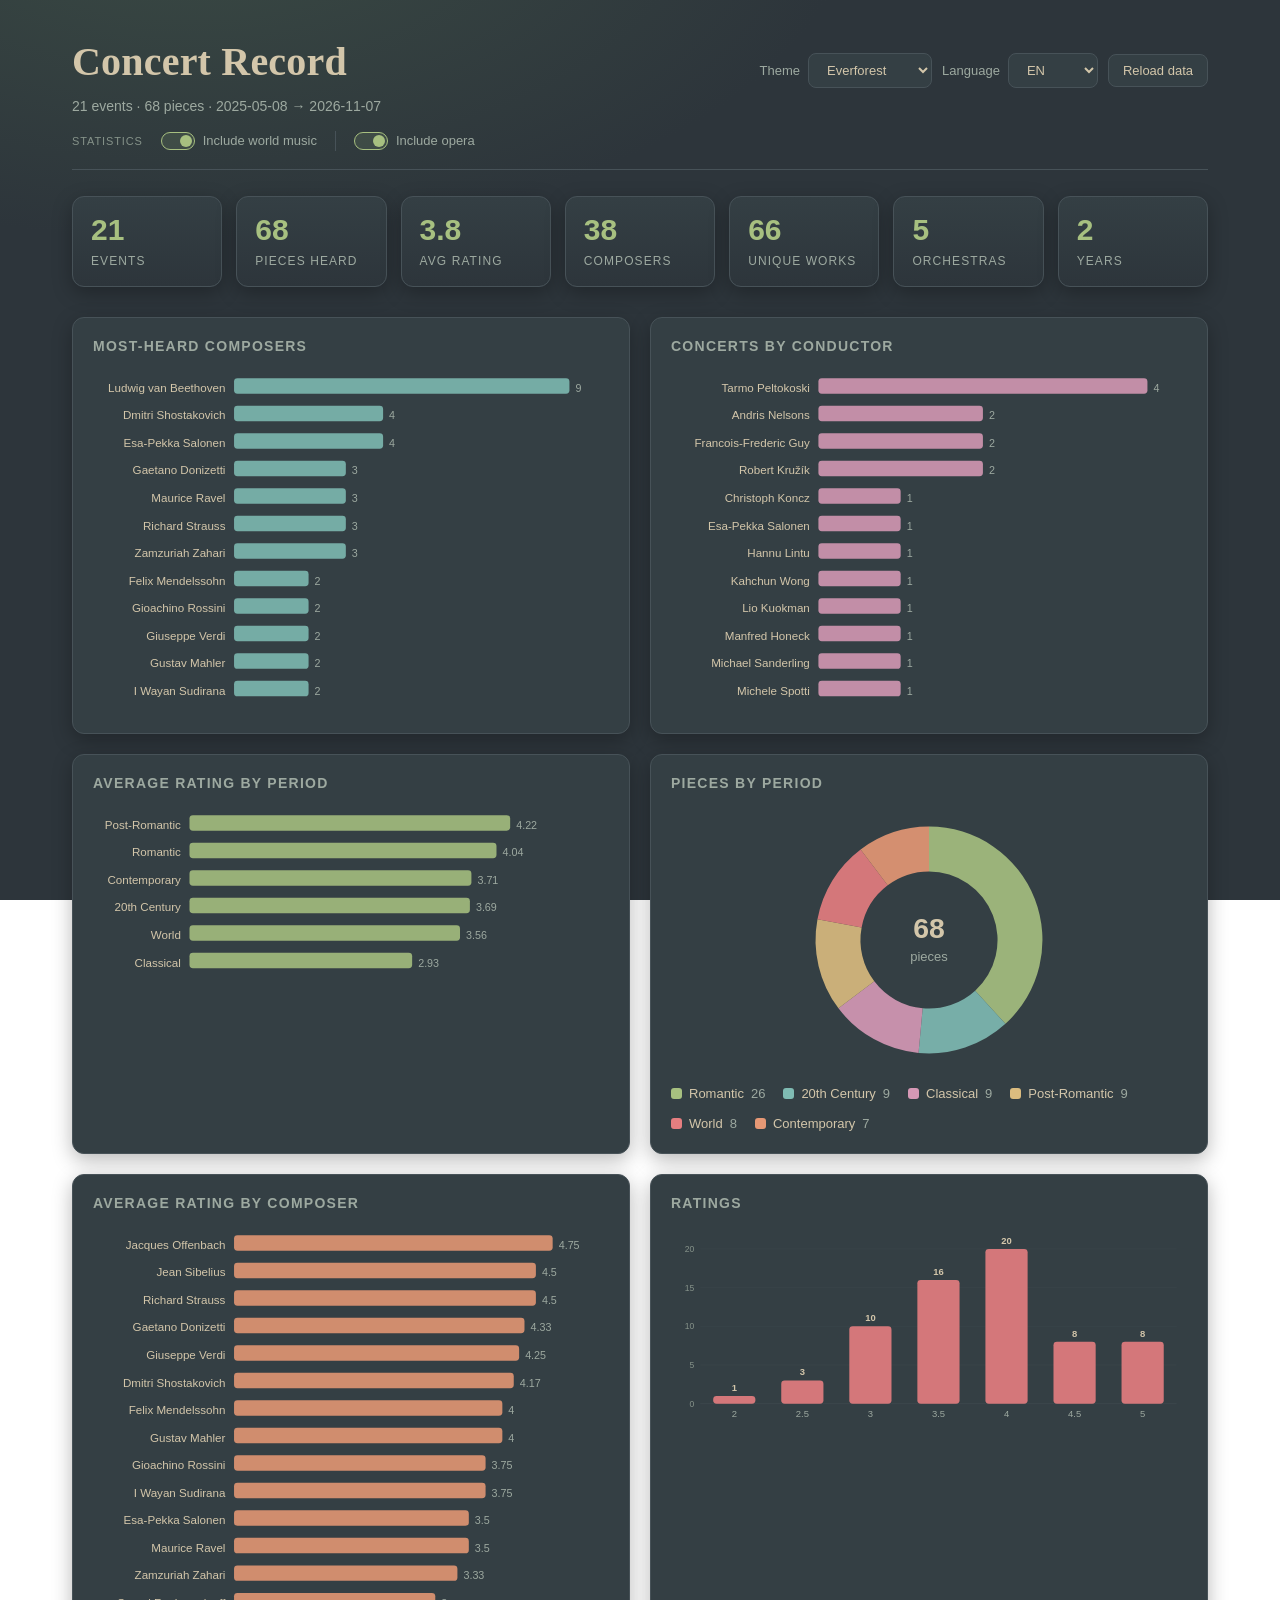
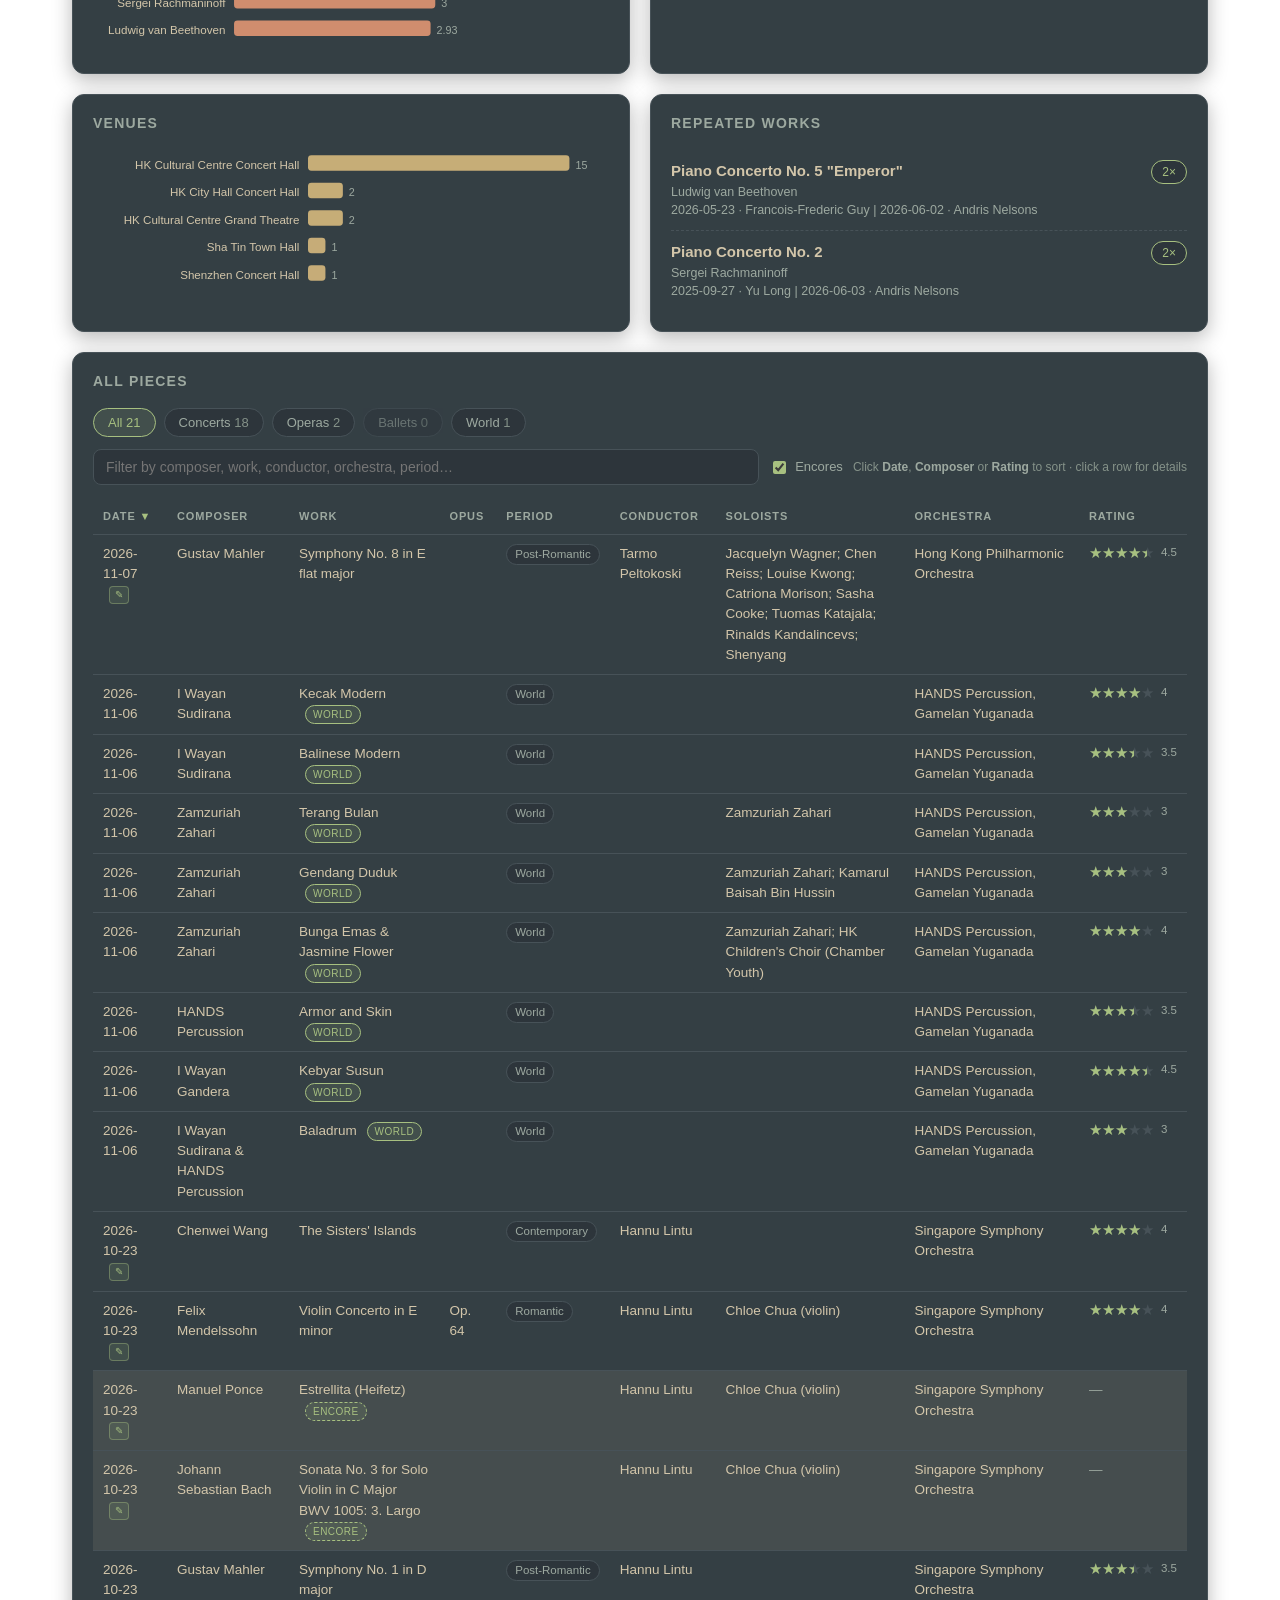
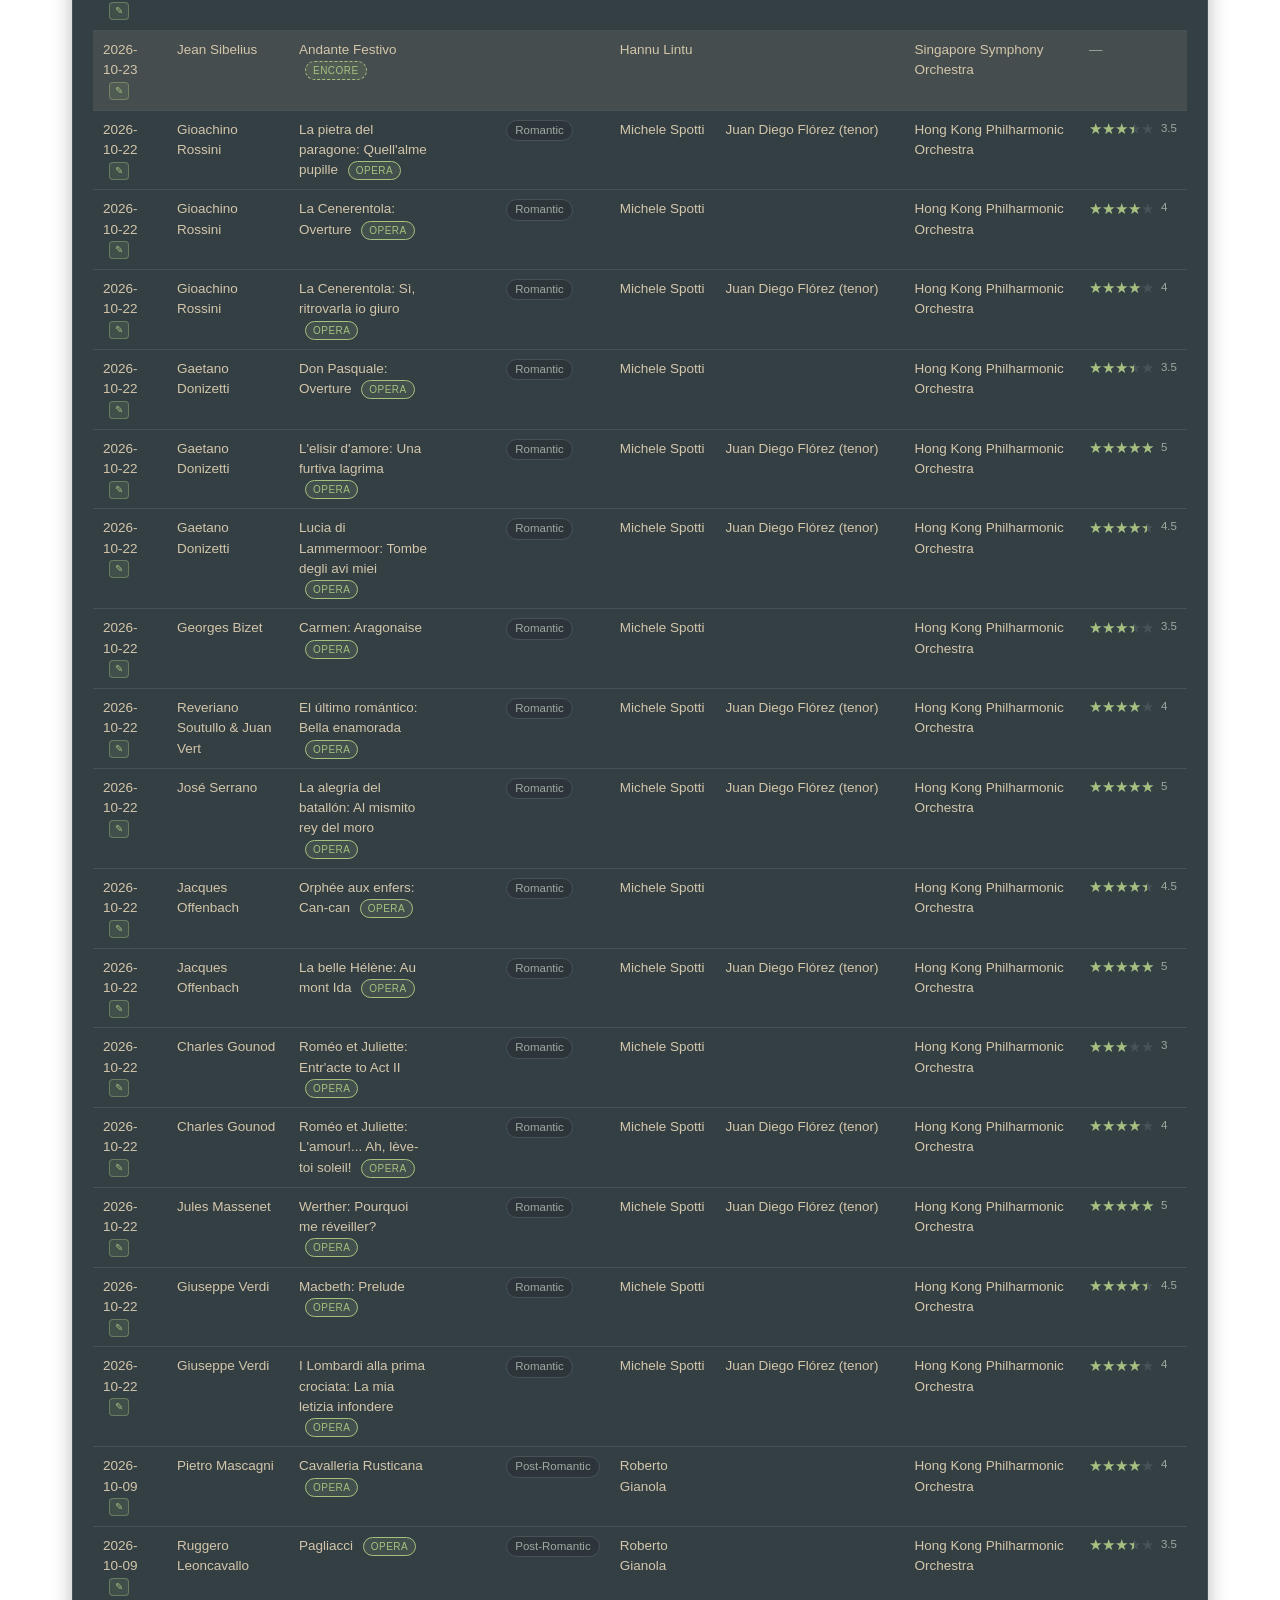
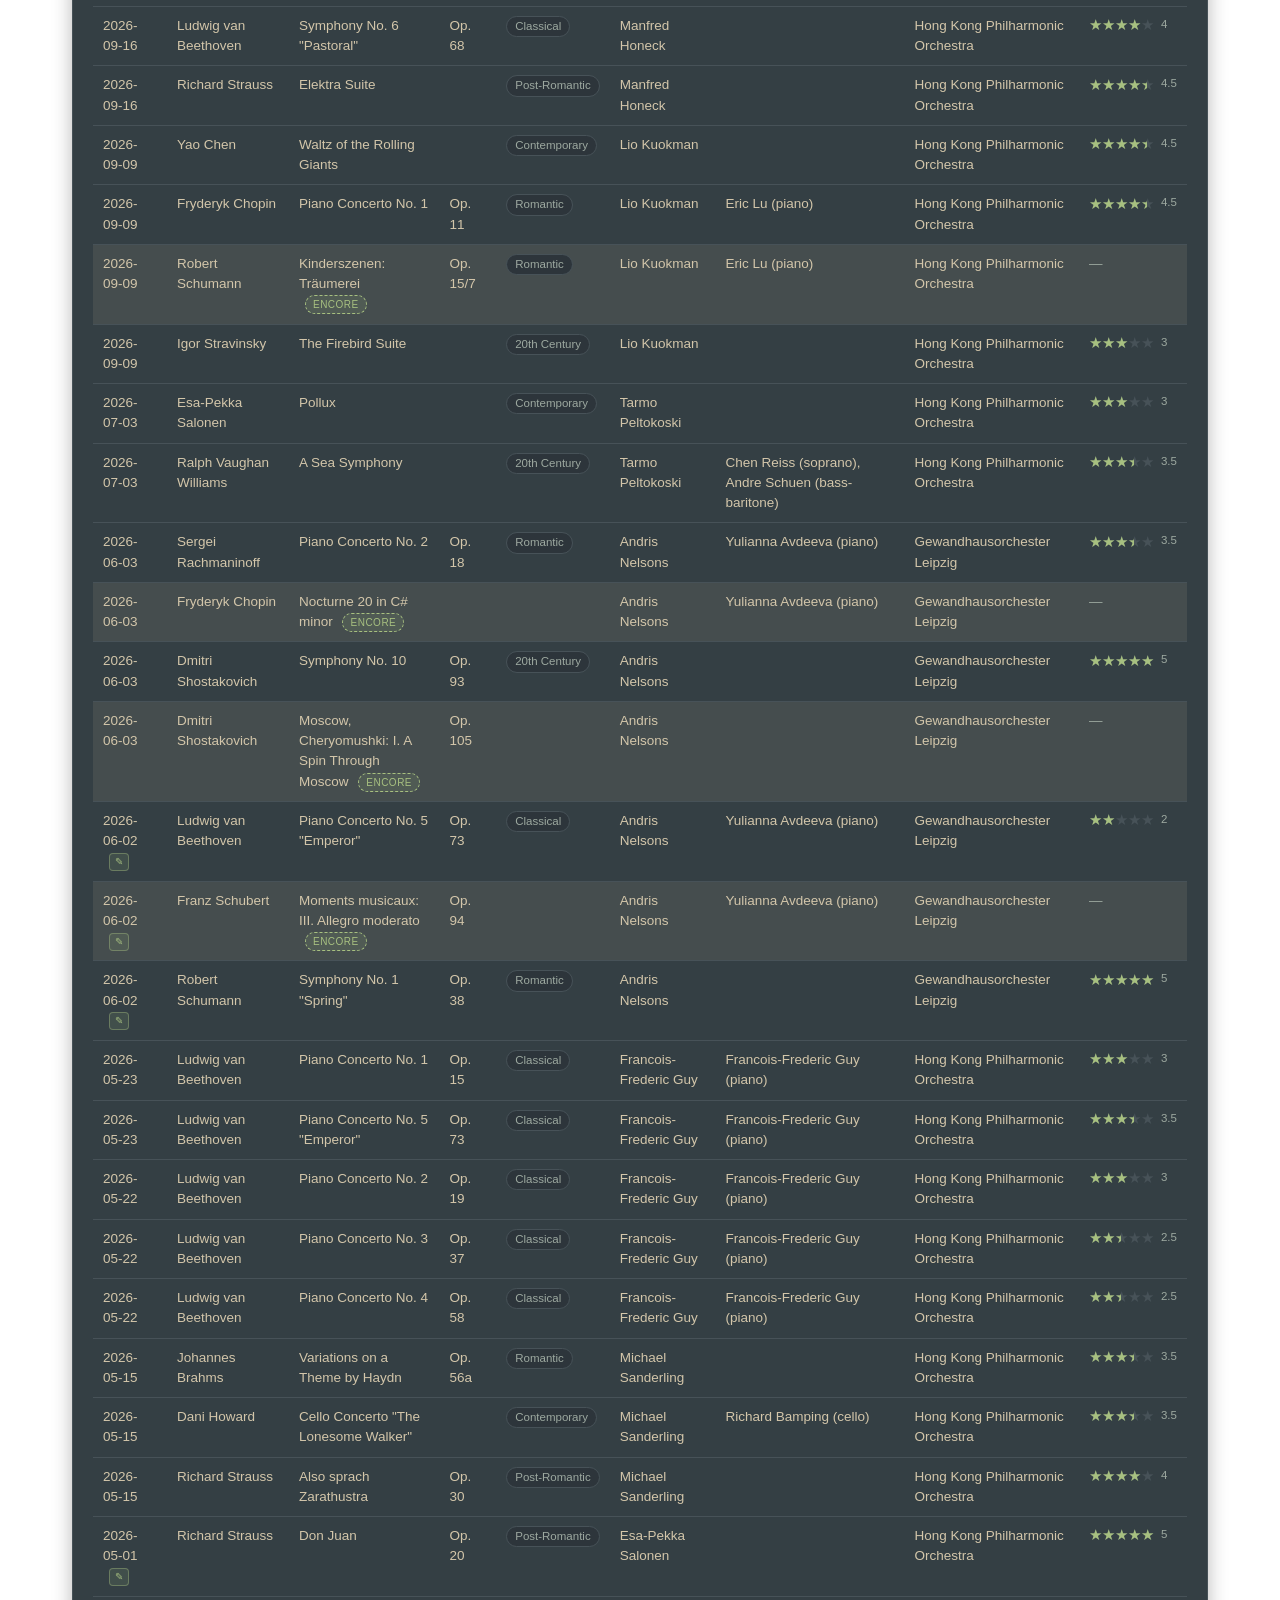
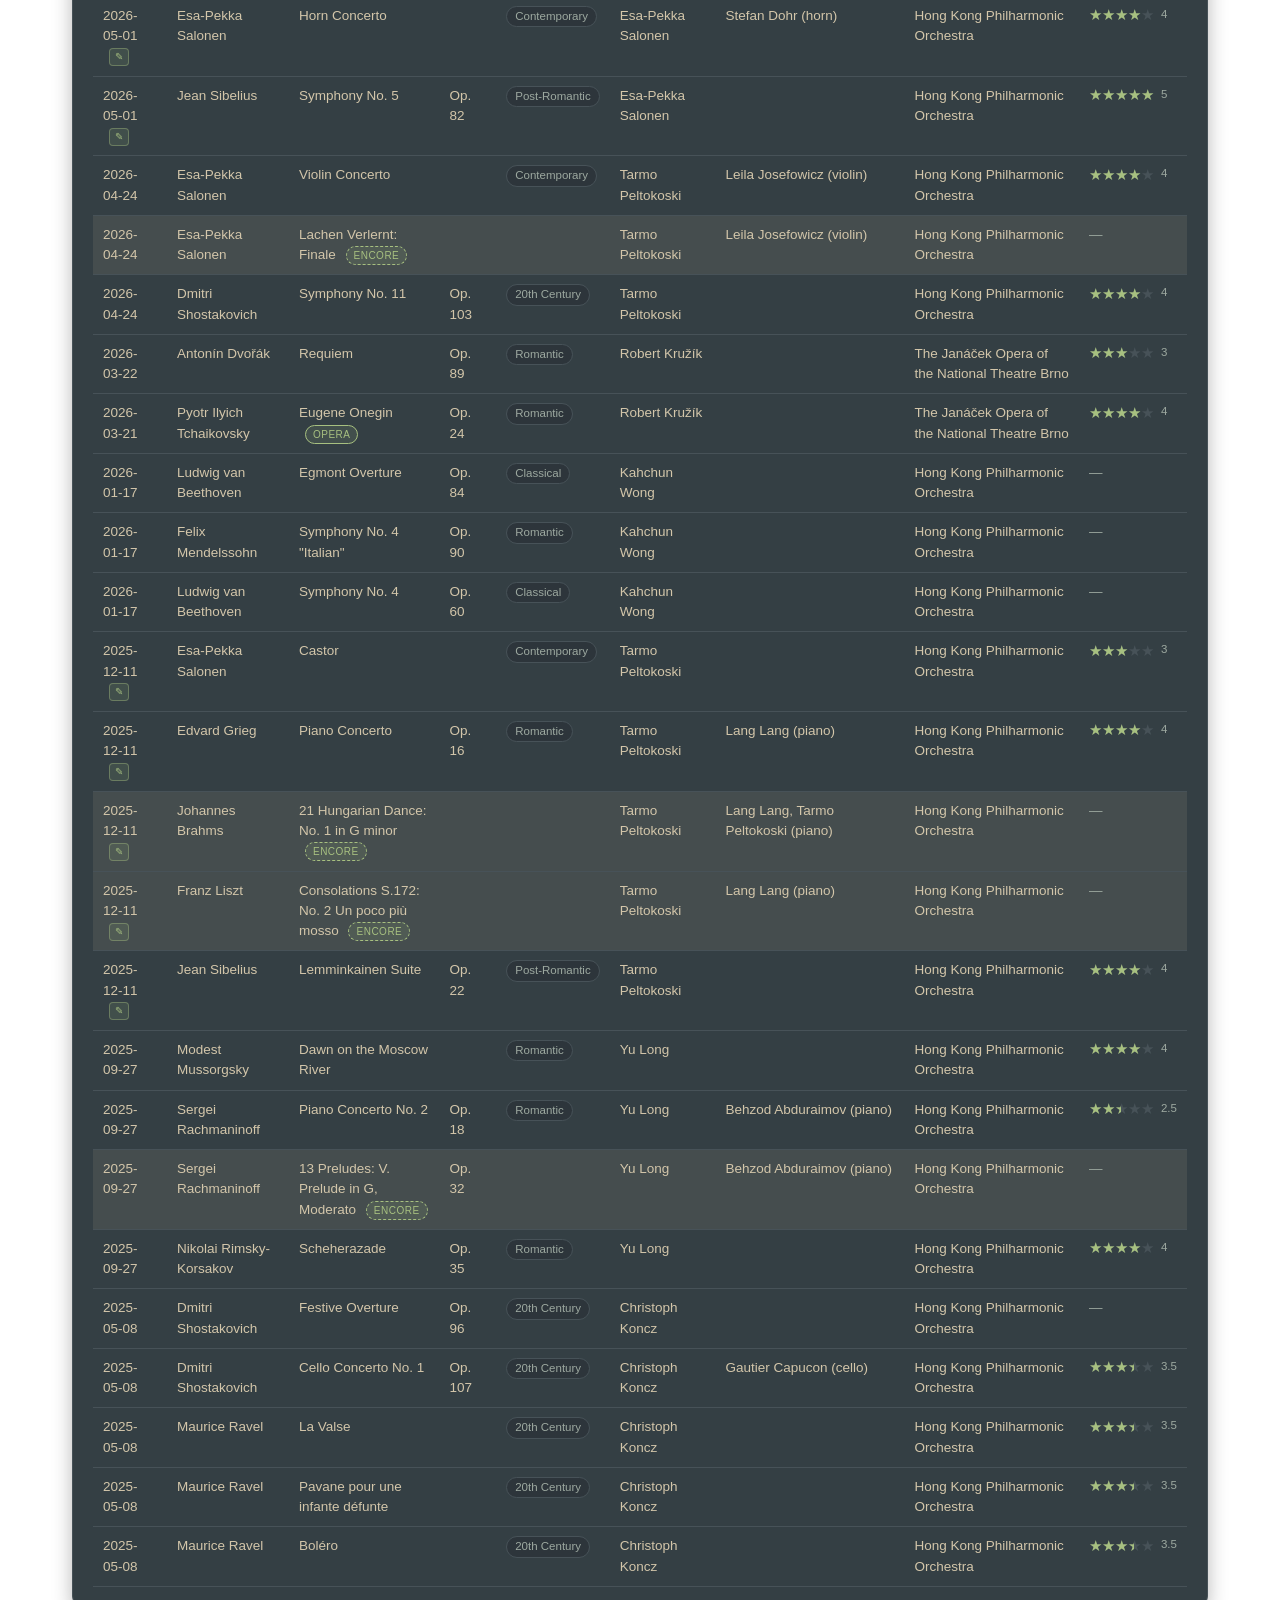
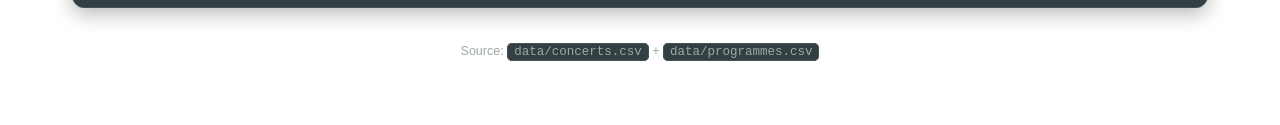
==== commit e285a048: "feat: scope statistics with view switches; keep All Pieces full" ====
--- a/docs/index.html
+++ b/docs/index.html
@@ -7,8 +7,8 @@
 <meta http-equiv="Pragma" content="no-cache">
 <meta http-equiv="Expires" content="0">
 <title>Concert Record</title>
-<link rel="stylesheet" href="css/themes.css?v=20261107h">
-<link rel="stylesheet" href="css/styles.css?v=20261107h">
+<link rel="stylesheet" href="css/themes.css?v=20261107j">
+<link rel="stylesheet" href="css/styles.css?v=20261107j">
 </head>
 <body>
 <div class="wrap">
@@ -38,13 +38,13 @@
       <button id="reloadBtn" data-i18n="btn.reload" data-i18n-title="title.reload" title="Re-fetch the dataset">Reload data</button>
     </div>
     <div class="viewbar">
-      <span class="viewbar-label" data-i18n="view.label">View</span>
-      <label class="switch" data-i18n-title="title.includeWorld" title="Include world-music events in the table and statistics">
+      <span class="viewbar-label" data-i18n="view.label">Statistics</span>
+      <label class="switch" data-i18n-title="title.includeWorld" title="Include world-music events in the statistics">
         <input type="checkbox" id="includeWorld" checked>
         <span class="switch-track" aria-hidden="true"></span>
         <span data-i18n="toggle.includeWorld">Include world music</span>
       </label>
-      <label class="switch" data-i18n-title="title.includeOpera" title="Include opera works in this calculation">
+      <label class="switch" data-i18n-title="title.includeOpera" title="Include opera works in the statistics">
         <input type="checkbox" id="composerOpera" checked>
         <span class="switch-track" aria-hidden="true"></span>
         <span data-i18n="toggle.includeOpera">Include opera</span>
@@ -122,10 +122,10 @@
   </div>
 </div>
 
-<script src="js/charts.js?v=20261107h"></script>
-<script src="js/i18n.js?v=20261107h"></script>
-<script src="js/i18n-data.js?v=20261107h"></script>
-<script src="js/markdown.js?v=20261107h"></script>
-<script src="js/app.js?v=20261107h"></script>
+<script src="js/charts.js?v=20261107j"></script>
+<script src="js/i18n.js?v=20261107j"></script>
+<script src="js/i18n-data.js?v=20261107j"></script>
+<script src="js/markdown.js?v=20261107j"></script>
+<script src="js/app.js?v=20261107j"></script>
 </body>
 </html>
